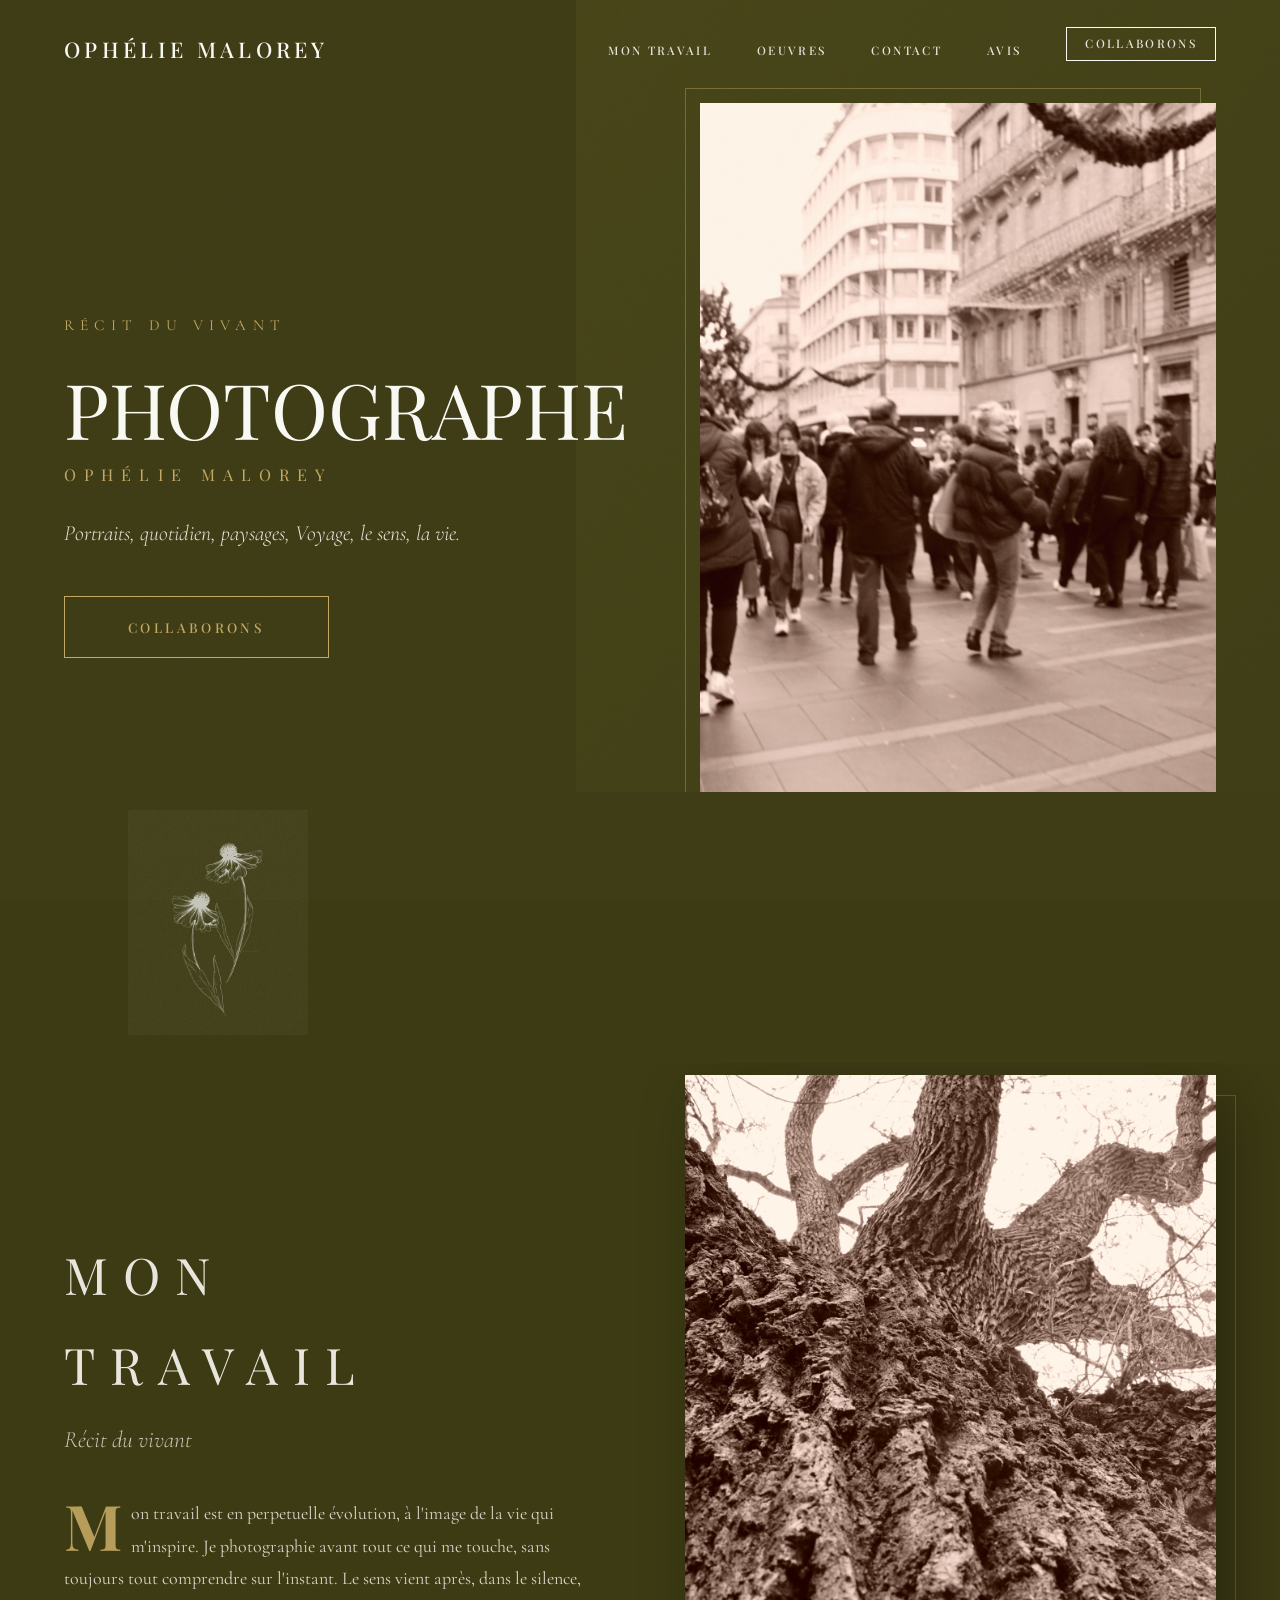
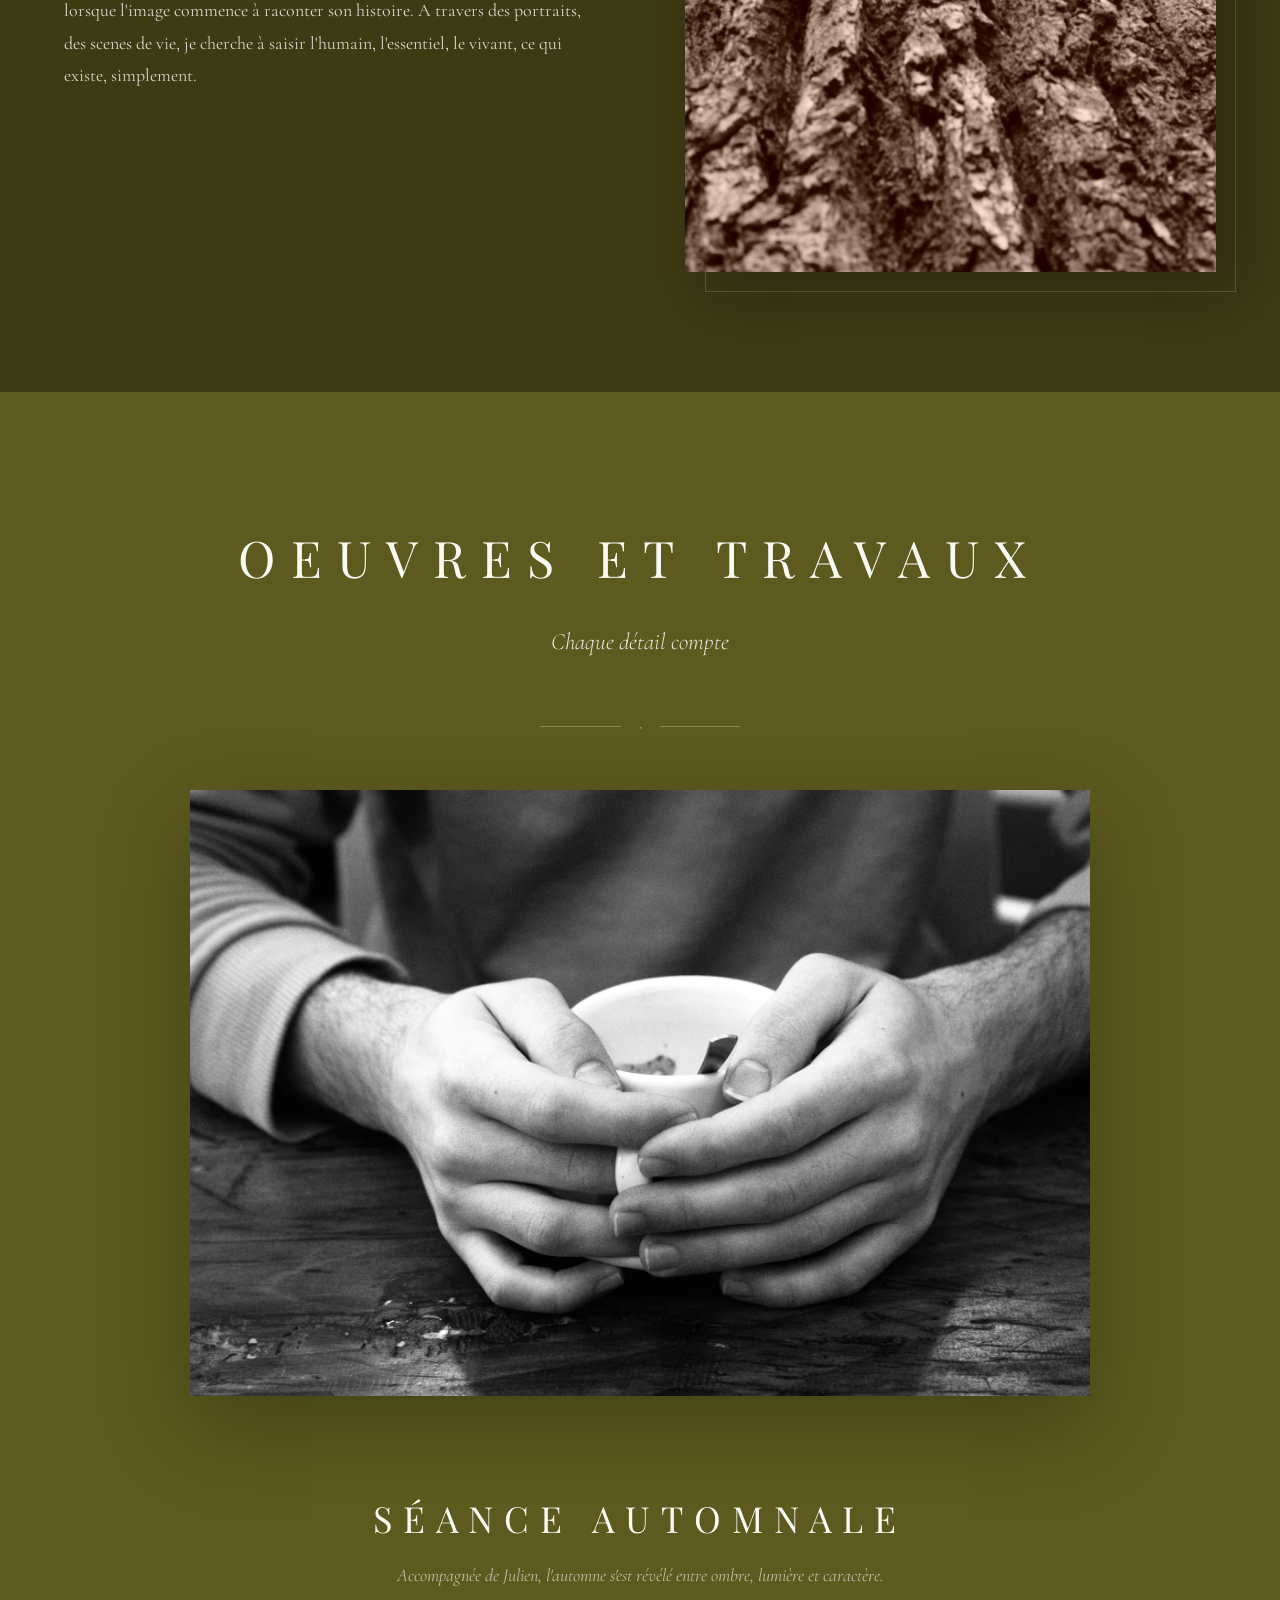
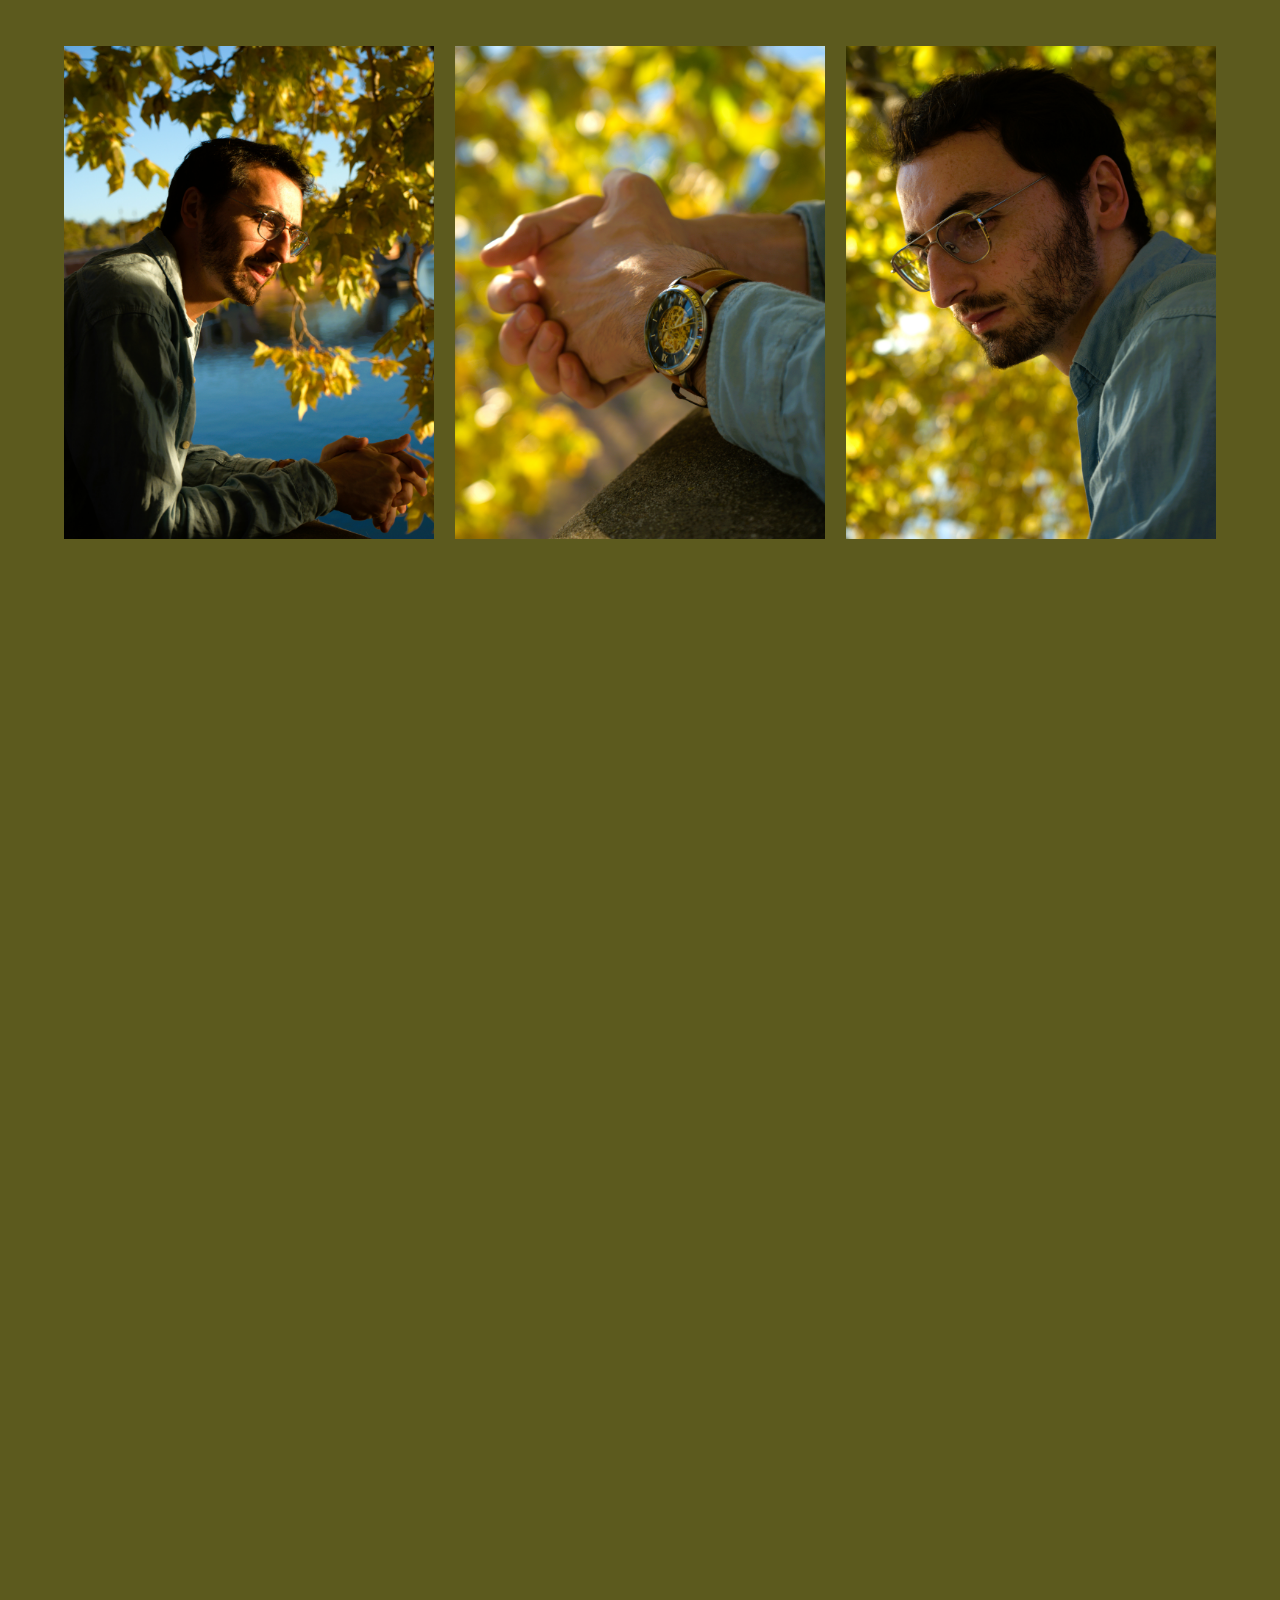
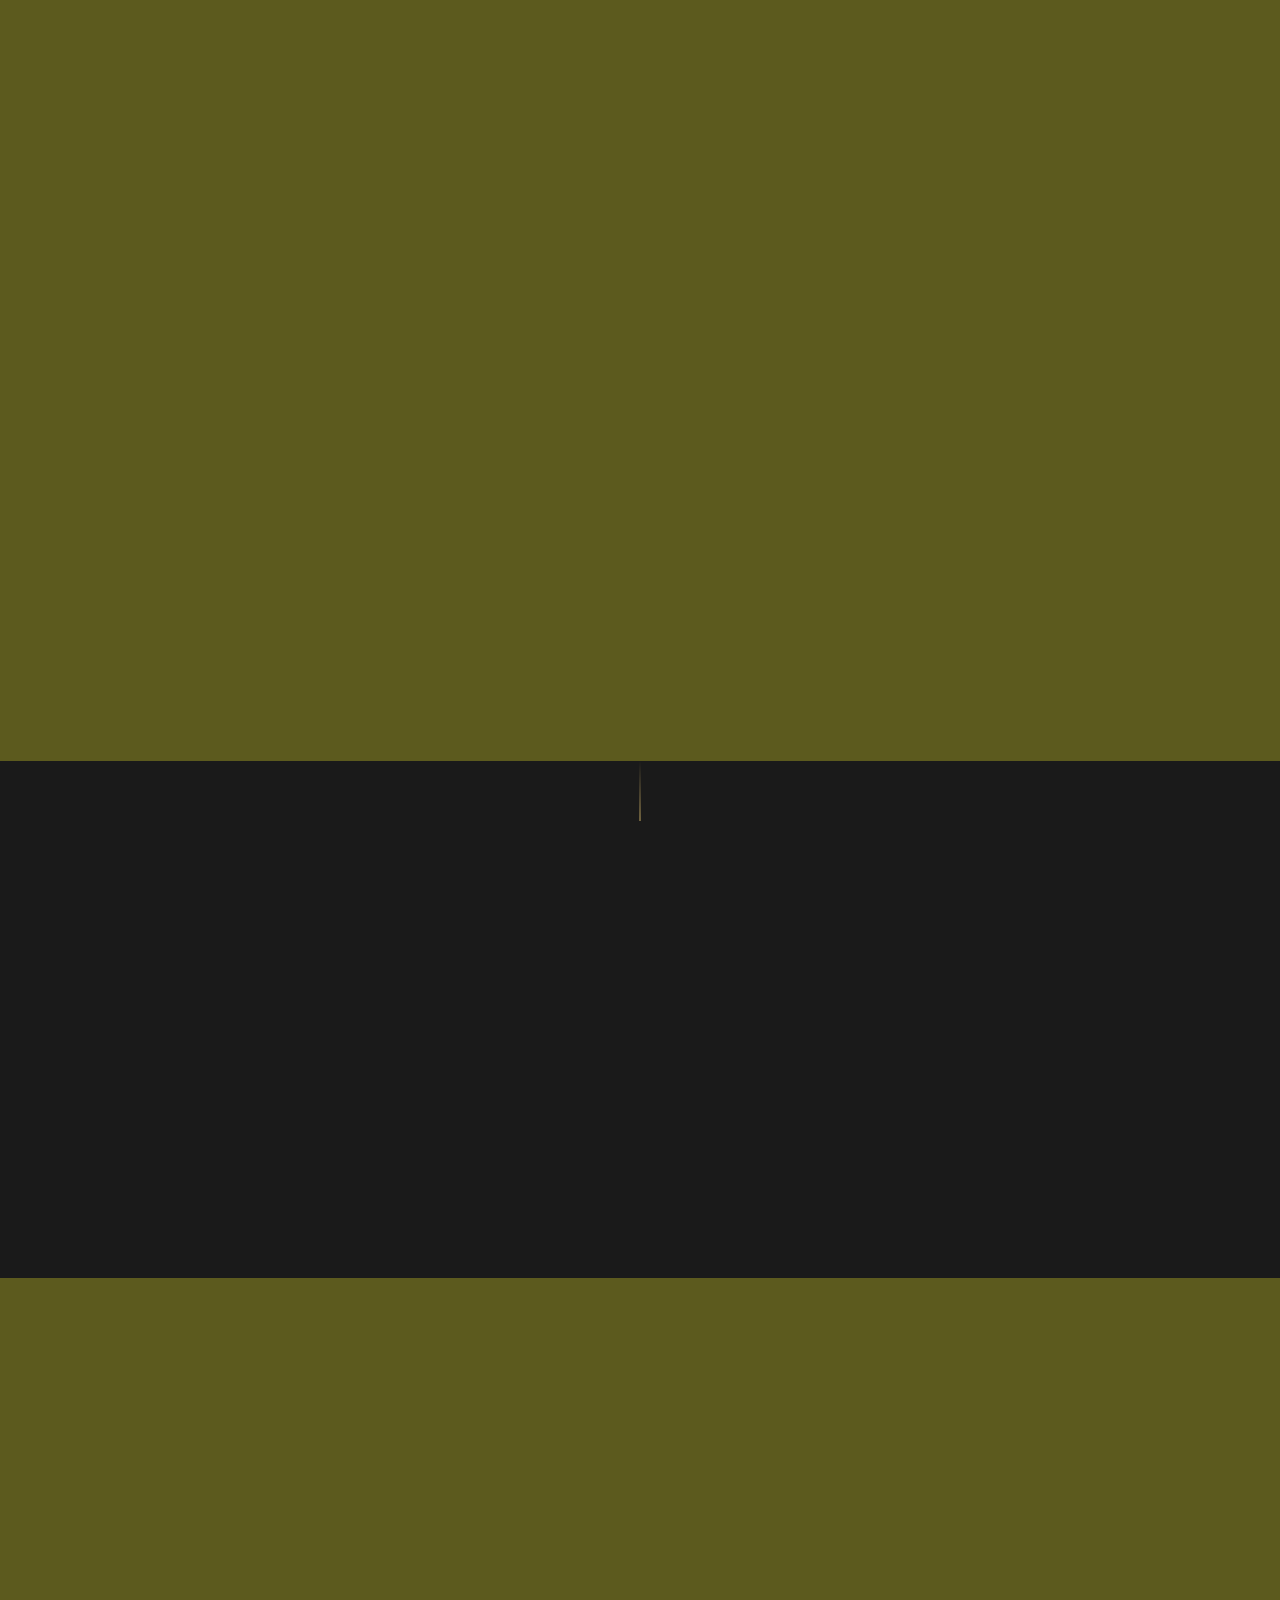
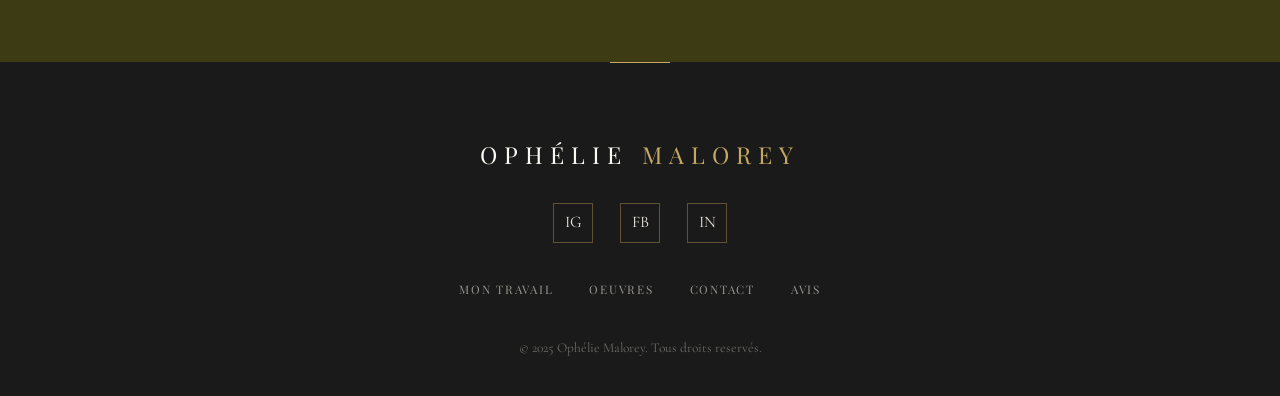
==== index.html @ d44d3377 "Version finie V1" ====
<!DOCTYPE html>
<html lang="fr">
<head>
    <meta charset="UTF-8">
    <meta name="viewport" content="width=device-width, initial-scale=1.0">
    <meta name="description" content="Ophélie Malorey, photographe basée à Toulouse. Portraits, scènes de vie, paysages et voyages. Capturer l'humain, l'essentiel, le vivant.">
    <meta name="author" content="Ophélie Malorey">
    <meta name="keywords" content="photographe, Toulouse, portrait, mariage, shooting photo, photographe Toulouse, séance photo">

    <!-- Open Graph -->
    <meta property="og:title" content="Ophélie Malorey - Photographe">
    <meta property="og:description" content="Portraits, quotidien, paysages, voyage. Capturer le sens et la vie. Photographe basée à Toulouse.">
    <meta property="og:type" content="website">
    <meta property="og:url" content="https://opheliemalorey.fr">
    <meta property="og:image" content="https://placehold.co/1200x630/4A4A1A/ffffff?text=Ophelie+Malorey+Photographe">
    <meta property="og:locale" content="fr_FR">

    <!-- Twitter Card -->
    <meta name="twitter:card" content="summary_large_image">
    <meta name="twitter:title" content="Ophélie Malorey - Photographe">
    <meta name="twitter:description" content="Portraits, quotidien, paysages, voyage. Capturer le sens et la vie.">

    <!-- Favicon -->
    <link rel="icon" type="image/png" href="favicon.png">

    <!-- Google Fonts -->
    <link rel="preconnect" href="https://fonts.googleapis.com">
    <link rel="preconnect" href="https://fonts.gstatic.com" crossorigin>
    <link href="https://fonts.googleapis.com/css2?family=Cormorant+Garamond:ital,wght@0,300;0,400;0,500;0,600;0,700;1,300;1,400;1,500&family=Playfair+Display:ital,wght@0,400;0,500;0,600;0,700;1,400;1,500&display=swap" rel="stylesheet">

    <!-- Stylesheet -->
    <link rel="stylesheet" href="css/style.css?v=2">

    <title>Ophélie Malorey - Photographe</title>

    <!-- Structured Data -->
    <script type="application/ld+json">
    {
        "@context": "https://schema.org",
        "@type": "ProfessionalService",
        "name": "Ophélie Malorey Photographe",
        "description": "Photographe basée à Toulouse, spécialisée en portraits, scènes de vie, paysages et voyages.",
        "address": {
            "@type": "PostalAddress",
            "addressLocality": "Toulouse",
            "addressCountry": "FR"
        },
        "telephone": "+33672077698",
        "email": "o.lilimalorey@gmail.com",
        "url": "https://opheliemalorey.fr"
    }
    </script>
</head>
<body>

    <!-- ========== NAVBAR ========== -->
    <header id="top">
        <nav class="navbar">
            <div class="container">
                <a href="#hero" class="nav-logo">Ophélie<span> </span>Malorey</a>
                <button type="button" class="nav-toggle" aria-label="Ouvrir le menu" aria-expanded="false">
                    <span></span>
                    <span></span>
                    <span></span>
                </button>
                <ul class="nav-menu">
                    <li><a href="#travail" class="nav-link">Mon travail</a></li>
                    <li><a href="#oeuvres" class="nav-link">Oeuvres</a></li>
                    <li><a href="#contact" class="nav-link">Contact</a></li>
                    <li><a href="#temoignages" class="nav-link">Avis</a></li>
                    <li><a href="#contact" class="nav-link btn btn--white">Collaborons</a></li>
                </ul>
            </div>
        </nav>
    </header>


    <main>

        <!-- ========== 1. HERO ========== -->
        <section class="hero" id="hero">
            <div class="container">
                <div class="hero-content">
                    <p class="hero-overtitle">Récit du vivant</p>
                    <h1 class="hero-title">PHOTOGRAPHE</h1>
                    <p class="hero-role">Ophélie Malorey</p>
                    <p class="hero-subtitle">Portraits, quotidien, paysages, Voyage, le sens, la vie.</p>
                    <a href="#contact" class="btn hero-cta">COLLABORONS</a>
                </div>
                <div class="hero-image-wrapper">
                    <img
                        src="Photos_site/DSC03013.JPG"
                        alt="Portrait photographique par Ophélie Malorey"
                        loading="eager"
                        width="900"
                        height="1200"
                    >
                </div>
            </div>
        </section>

        <!-- Décoration florale -->
        <div class="fleur-decoration">
            <img src="Photos_site/fleurs 1.jpg" alt="" role="presentation">
        </div>

        <!-- ========== 2. MON TRAVAIL ========== -->
        <section class="about" id="travail">
            <div class="container">
                <div class="about-content reveal-left">
                    <h2 class="section-title">Mon<br>travail</h2>
                    <p class="section-subtitle">Récit du vivant</p>
                    <div class="about-text">
                        <p>Mon travail est en perpetuelle évolution, à l'image de la vie qui m'inspire. Je photographie avant tout ce qui me touche, sans toujours tout comprendre sur l'instant. Le sens vient après, dans le silence, lorsque l'image commence à raconter son histoire. A travers des portraits, des scenes de vie, je cherche à saisir l'humain, l'essentiel, le vivant, ce qui existe, simplement.</p>
                    </div>
                </div>
                <div class="about-image-wrapper reveal-right">
                    <img
                        src="Photos_site/DSC02986.JPG"
                        alt="Scène de vie capturée par Ophélie Malorey"
                        loading="lazy"
                        width="700"
                        height="950"
                    >
                </div>
            </div>
        </section>


        <!-- ========== 3. OEUVRES ET TRAVAUX ========== -->
        <section class="portfolio" id="oeuvres">
            <div class="container">
                <h2 class="section-title reveal">Oeuvres et travaux</h2>
                <p class="section-subtitle reveal">Chaque détail compte</p>

                <div class="separator reveal">
                    <span class="separator-icon">&#9670;</span>
                </div>

                <!-- Image vedette -->
                <figure class="featured-image reveal">
                    <img
                        src="Photos_site/mains de quentin.jpg"
                        alt="Image vedette par Ophélie Malorey"
                        loading="lazy"
                        width="1400"
                        height="600"
                    >
                </figure>

                <!-- Seance automnale -->
                <article class="session reveal">
                    <div class="session-header">
                        <h3 class="session-title">Séance automnale</h3>
                        <p class="session-description">Accompagnée de Julien, l'automne s'est révélé entre ombre, lumière et caractère.</p>
                    </div>
                    <div class="session-grid">
                        <div class="photo">
                            <img
                                src="Photos_site/julien 8 (1).jpg"
                                alt="Séance automnale - portrait en lumière d'automne"
                                loading="lazy"
                                data-lightbox="seance-automnale"
                            >
                        </div>
                        <div class="photo">
                            <img
                                src="Photos_site/main de julien 2.jpg"
                                alt="Séance automnale - jeu de lumière à travers les feuilles"
                                loading="lazy"
                                data-lightbox="seance-automnale"
                            >
                        </div>
                        <div class="photo">
                            <img
                                src="Photos_site/julien 7.jpg"
                                alt="Séance automnale - portrait en pied, ambiance chaleureuse"
                                loading="lazy"
                                data-lightbox="seance-automnale"
                            >
                        </div>
                    </div>
                </article>

                <!-- En pleine campagne -->
                <article class="session reveal">
                    <div class="session-header">
                        <h3 class="session-title">En pleine campagne</h3>
                        <p class="session-description">Accompagnée de Julia, son authenticité et son sourire ont suspendu le temps.</p>
                    </div>
                    <div class="session-grid">
                        <div class="photo">
                            <img
                                src="Photos_site/Julia blanc.jpg"
                                alt="En pleine campagne - portrait souriant"
                                loading="lazy"
                                data-lightbox="seance-campagne"
                            >
                        </div>
                        <div class="photo">
                            <img
                                src="Photos_site/julia wwww.jpg"
                                alt="En pleine campagne - moment authentique"
                                loading="lazy"
                                data-lightbox="seance-campagne"
                            >
                        </div>
                        <div class="photo">
                            <img
                                src="Photos_site/Julia noir.jpg"
                                alt="En pleine campagne - lumière dorée"
                                loading="lazy"
                                data-lightbox="seance-campagne"
                            >
                        </div>
                    </div>
                </article>

                <!-- Matin Vintage -->
                <article class="session reveal">
                    <div class="session-header">
                        <h3 class="session-title">Matin Vintage</h3>
                        <p class="session-description">Accompagnée de Timea, modèle ou actrice de cinéma, j'hésite... douceur, simplicité, un vrai retour dans l'ancien temps.</p>
                    </div>
                    <div class="session-grid">
                        <div class="photo">
                            <img
                                src="Photos_site/KODAK Digital Still Camera (2).JPG"
                                alt="Matin Vintage - portrait rétro"
                                loading="lazy"
                                data-lightbox="seance-vintage"
                            >
                        </div>
                        <div class="photo">
                            <img
                                src="Photos_site/KODAK Digital Still Camera (1).JPG"
                                alt="Matin Vintage - pose élégante"
                                loading="lazy"
                                data-lightbox="seance-vintage"
                            >
                        </div>
                        <div class="photo">
                            <img
                                src="Photos_site/KODAK Digital Still Camera.JPG"
                                alt="Matin Vintage - douceur et simplicité"
                                loading="lazy"
                                data-lightbox="seance-vintage"
                            >
                        </div>
                    </div>
                </article>
            </div>
        </section>


        <!-- ========== 4. CTA ========== -->
        <section class="cta-section" id="commandes">
            <div class="container reveal">
                <p class="cta-tagline">Ouverte aux projets sensibles et originaux.<br>Si l'idée te traverse, écris-moi.</p>
                <p class="cta-heading">Les commandes sont ouvertes !</p>
                <a href="#contact" class="btn btn--white">CONTACTEZ-MOI</a>
            </div>
        </section>


        <!-- ========== 5. CONTACT ========== -->
        <section class="contact" id="contact">
            <div class="container">
                <div class="contact-content reveal-left">
                    <h2 class="section-title">Je suis<br><span class="contact-highlight">disponible !</span></h2>
                    <p class="section-subtitle">N'hésitez pas à me contacter</p>

                    <div class="contact-info">
                        <div class="contact-item">
                            <span class="contact-item-icon">&#9993;</span>
                            <div>
                                <strong>E-mail</strong><br>
                                <a href="mailto:o.lilimalorey@gmail.com">O.LILIMALOREY@GMAIL.COM</a>
                            </div>
                        </div>
                        <div class="contact-item">
                            <span class="contact-item-icon">&#9742;</span>
                            <div>
                                <strong>Téléphone</strong><br>
                                <a href="tel:+33672077698">06.72.07.76.98</a>
                            </div>
                        </div>
                        <div class="contact-item">
                            <span class="contact-item-icon">&#9906;</span>
                            <div>
                                <strong>Adresse</strong><br>
                                <span>Basée à Toulouse, je shoote dans le Lot et ailleurs, dès lors que le lieu est accessible en train.</span>
                            </div>
                        </div>
                    </div>
                </div>

                <div class="contact-image-wrapper reveal-right">
                    <img
                        src="Photos_site/ophélie foix café.JPG"
                        alt="Portrait d'Ophélie Malorey, photographe"
                        loading="lazy"
                        width="600"
                        height="800"
                    >
                </div>
            </div>
        </section>


        <!-- ========== 6. TEMOIGNAGES ========== -->
        <section class="testimonials" id="temoignages">
            <div class="container">
                <h2 class="section-title reveal">Témoignages</h2>
                <p class="section-subtitle reveal">Ce qu'ils en disent</p>

                <div class="separator reveal">
                    <span class="separator-icon">&#9670;</span>
                </div>

                <div class="testimonials-grid">
                    <!-- Timea -->
                    <article class="testimonial-card reveal">
                        <img
                            class="testimonial-photo"
                            src="Photos_site/KODAK Digital Still Camera (3).JPG"
                            alt="Photo de Timea"
                            loading="lazy"
                        >
                        <blockquote class="testimonial-quote">
                            Mon expérience avec Ophélie était parfaite ! Très à l'écoute, elle a su me mettre à l'aise dès le début du shooting, en s'adaptant à mes demandes. Elle dégage une vraie douceur, qui donne envie d'être soi et d'oser. Je ne peux que vous la recommander !
                        </blockquote>
                        <p class="testimonial-name">Timea</p>
                        <p class="testimonial-role">Modèle</p>
                    </article>

                    <!-- Julia -->
                    <article class="testimonial-card reveal">
                        <img
                            class="testimonial-photo"
                            src="Photos_site/julia orange 7.jpg"
                            alt="Photo de Julia"
                            loading="lazy"
                        >
                        <blockquote class="testimonial-quote">
                            Ophélie a pris nos photos de pre-mariage et l'expérience était très amusante. C'était presque mieux que notre mariage !
                        </blockquote>
                        <p class="testimonial-name">Julia</p>
                        <p class="testimonial-role">Cliente mariage</p>
                    </article>

                    <!-- Julien -->
                    <article class="testimonial-card reveal">
                        <img
                            class="testimonial-photo"
                            src="Photos_site/julien 6.jpg"
                            alt="Photo de Julien"
                            loading="lazy"
                        >
                        <blockquote class="testimonial-quote">
                            Ophélie et moi avons collaboré une fois pour un projet personnel et c'était ma meilleure expérience en tant que mannequin.
                        </blockquote>
                        <p class="testimonial-name">Julien</p>
                        <p class="testimonial-role">Mannequin</p>
                    </article>
                </div>
            </div>
        </section>

    </main>


    <!-- ========== LIGHTBOX ========== -->
    <div class="lightbox" id="lightbox" role="dialog" aria-modal="true" aria-label="Photo agrandie" hidden>
        <button class="lightbox-close" aria-label="Fermer">&times;</button>
        <button class="lightbox-prev" aria-label="Photo precedente">&#8249;</button>
        <button class="lightbox-next" aria-label="Photo suivante">&#8250;</button>
        <img class="lightbox-image" src="" alt="" id="lightbox-image">
    </div>


    <!-- ========== BACK TO TOP ========== -->
    <a href="#top" class="back-to-top" id="back-to-top" aria-label="Retour en haut" hidden>
        &#8593;
    </a>


    <!-- ========== FOOTER ========== -->
    <footer class="footer">
        <div class="container">
            <p class="footer-logo">Ophélie <span>Malorey</span></p>

            <div class="footer-socials">
                <a href="https://www.instagram.com/ophe_les_photos/" target="_blank" rel="noopener noreferrer" class="footer-social-link" aria-label="Instagram">
                    IG
                </a>
                <a href="https://www.facebook.com/profile.php?id=100010316619485" target="_blank" rel="noopener noreferrer" class="footer-social-link" aria-label="Facebook">
                    FB
                </a>
                <a href="https://www.linkedin.com/in/ophelie-malorey-736a3b223/" target="_blank" rel="noopener noreferrer" class="footer-social-link" aria-label="LinkedIn">
                    IN
                </a>
            </div>

            <nav class="footer-nav">
                <a href="#travail">Mon travail</a>
                <a href="#oeuvres">Oeuvres</a>
                <a href="#contact">Contact</a>
                <a href="#temoignages">Avis</a>
            </nav>

            <p class="footer-copy">&copy; 2025 Ophélie Malorey. Tous droits reservés.</p>
        </div>
    </footer>


    <!-- JavaScript -->
    <script src="js/main.js"></script>

</body>
</html>
---- css/style.css ----
/* ============================================================
   OPHELIE MALOREY - PHOTOGRAPHE
   Site portfolio one-page | Design editorial haut de gamme
   ============================================================
   Palette : olive / or / noir / creme
   Typo   : Playfair Display (titres) + Cormorant Garamond (corps)
   ============================================================ */

/* -------------------------------------------------------
   0. IMPORTS & VARIABLES
   ------------------------------------------------------- */
@import url('https://fonts.googleapis.com/css2?family=Cormorant+Garamond:ital,wght@0,300;0,400;0,500;0,600;0,700;1,300;1,400;1,500;1,600;1,700&family=Playfair+Display:ital,wght@0,400;0,500;0,600;0,700;0,800;0,900;1,400;1,500;1,600;1,700;1,800;1,900&display=swap');

:root {
    /* - Couleurs - */
    --color-olive:        #5C5A1E;
    --color-olive-light:  #7A7830;
    --color-olive-dark:   #3D3B14;
    --color-black:        #1A1A1A;
    --color-white:        #FAFAF5;
    --color-cream:        #F0EDE5;
    --color-gold:         #C4A962;
    --color-text:         #2B2B2B;
    --color-text-light:   #E8E5DC;

    /* - Typographie - */
    --font-heading: 'Playfair Display', Georgia, 'Times New Roman', serif;
    --font-body:    'Cormorant Garamond', Garamond, 'Times New Roman', serif;

    /* - Espacements - */
    --section-padding:    120px 0;
    --container-width:    1200px;
    --gap:                2rem;

    /* - Transitions - */
    --ease-out:   cubic-bezier(0.25, 0.46, 0.45, 0.94);
    --ease-smooth: cubic-bezier(0.4, 0, 0.2, 1);
}


/* -------------------------------------------------------
   1. RESET & BASE
   ------------------------------------------------------- */
*,
*::before,
*::after {
    margin: 0;
    padding: 0;
    box-sizing: border-box;
}

html {
    scroll-behavior: smooth;
    font-size: 18px;
    -webkit-text-size-adjust: 100%;
}

body {
    font-family: var(--font-body);
    font-weight: 400;
    line-height: 1.8;
    color: var(--color-text-light);
    background-color: var(--color-olive);
    overflow-x: hidden;
    -webkit-font-smoothing: antialiased;
    -moz-osx-font-smoothing: grayscale;
}

/* - Texture grain en overlay sur tout le site - */
body::after {
    content: '';
    position: fixed;
    inset: 0;
    z-index: 9999;
    pointer-events: none;
    opacity: 0.035;
    background-image: url("data:image/svg+xml,%3Csvg viewBox='0 0 256 256' xmlns='http://www.w3.org/2000/svg'%3E%3Cfilter id='noise'%3E%3CfeTurbulence type='fractalNoise' baseFrequency='0.9' numOctaves='4' stitchTiles='stitch'/%3E%3C/filter%3E%3Crect width='100%25' height='100%25' filter='url(%23noise)'/%3E%3C/svg%3E");
    background-repeat: repeat;
    background-size: 200px 200px;
}

img {
    max-width: 100%;
    height: auto;
    display: block;
}

a {
    color: inherit;
    text-decoration: none;
    transition: color 0.3s var(--ease-smooth);
}

ul, ol {
    list-style: none;
}

button {
    font-family: inherit;
    cursor: pointer;
    border: none;
    background: none;
}

/* - Scrollbar custom - */
::-webkit-scrollbar {
    width: 6px;
}

::-webkit-scrollbar-track {
    background: var(--color-olive-dark);
}

::-webkit-scrollbar-thumb {
    background: var(--color-gold);
    border-radius: 3px;
}

::-webkit-scrollbar-thumb:hover {
    background: var(--color-olive-light);
}

/* Firefox */
html {
    scrollbar-width: thin;
    scrollbar-color: var(--color-gold) var(--color-olive-dark);
}

/* - Selection - */
::selection {
    background: var(--color-gold);
    color: var(--color-black);
}

::-moz-selection {
    background: var(--color-gold);
    color: var(--color-black);
}


/* -------------------------------------------------------
   2. UTILITAIRES
   ------------------------------------------------------- */
.container {
    width: 90%;
    max-width: var(--container-width);
    margin: 0 auto;
}

.section-padding {
    padding: var(--section-padding);
}

/* Titres de section */
.section-title {
    font-family: var(--font-heading);
    font-weight: 400;
    font-size: clamp(1.8rem, 4vw, 2.8rem);
    text-transform: uppercase;
    letter-spacing: 0.3em;
    text-align: center;
    margin-bottom: 1rem;
}

.section-subtitle {
    font-family: var(--font-body);
    font-style: italic;
    font-weight: 300;
    font-size: clamp(1rem, 2vw, 1.3rem);
    text-align: center;
    margin-bottom: 3rem;
    opacity: 0.8;
}

/* Separateur decoratif */
.separator {
    display: flex;
    align-items: center;
    justify-content: center;
    gap: 1rem;
    margin: 3rem auto;
    width: 200px;
}

.separator::before,
.separator::after {
    content: '';
    flex: 1;
    height: 1px;
    background: var(--color-gold);
    opacity: 0.5;
}

.separator-icon {
    color: var(--color-gold);
    font-size: 0.6rem;
    opacity: 0.7;
}


/* -------------------------------------------------------
   3. BOUTONS
   ------------------------------------------------------- */
.btn {
    display: inline-block;
    font-family: var(--font-heading);
    font-size: 0.75rem;
    font-weight: 500;
    text-transform: uppercase;
    letter-spacing: 0.25em;
    padding: 1rem 3.5rem;
    border: 1px solid var(--color-gold);
    color: var(--color-gold);
    position: relative;
    overflow: hidden;
    z-index: 1;
    transition: color 0.5s var(--ease-smooth),
                border-color 0.5s var(--ease-smooth);
    cursor: pointer;
}

.btn::before {
    content: '';
    position: absolute;
    top: 0;
    left: 0;
    width: 0%;
    height: 100%;
    background: var(--color-gold);
    z-index: -1;
    transition: width 0.5s var(--ease-smooth);
}

.btn:hover {
    color: var(--color-black);
}

.btn:hover::before {
    width: 100%;
}

/* Variante blanche */
.btn--white {
    border-color: var(--color-white);
    color: var(--color-white);
}

.btn--white::before {
    background: var(--color-white);
}

.btn--white:hover {
    color: var(--color-black);
}

/* Variante pleine */
.btn--filled {
    background: var(--color-gold);
    color: var(--color-black);
    border-color: var(--color-gold);
}

.btn--filled::before {
    background: var(--color-olive-dark);
}

.btn--filled:hover {
    color: var(--color-gold);
    border-color: var(--color-gold);
}


/* -------------------------------------------------------
   4. NAVBAR
   ------------------------------------------------------- */
.navbar {
    position: fixed;
    top: 0;
    left: 0;
    width: 100%;
    z-index: 1000;
    padding: 1.5rem 0;
    transition: background-color 0.4s var(--ease-smooth),
                padding 0.4s var(--ease-smooth),
                backdrop-filter 0.4s var(--ease-smooth);
}

.navbar.scrolled {
    background-color: rgba(61, 59, 20, 0.92);
    backdrop-filter: blur(12px);
    -webkit-backdrop-filter: blur(12px);
    padding: 0.8rem 0;
    box-shadow: 0 2px 30px rgba(0, 0, 0, 0.15);
}

.navbar .container {
    display: flex;
    align-items: center;
    justify-content: space-between;
}

.nav-logo {
    font-family: var(--font-heading);
    font-size: 1.2rem;
    font-weight: 500;
    letter-spacing: 0.2em;
    text-transform: uppercase;
    color: var(--color-white);
}

.nav-logo span {
    color: var(--color-gold);
}

.nav-menu {
    display: flex;
    align-items: center;
    gap: 2.5rem;
}

.nav-link {
    font-family: var(--font-heading);
    font-size: 0.65rem;
    font-weight: 500;
    text-transform: uppercase;
    letter-spacing: 0.2em;
    color: var(--color-text-light);
    position: relative;
    padding: 0.3rem 0;
}

.nav-link::after {
    content: '';
    position: absolute;
    bottom: 0;
    left: 0;
    width: 0%;
    height: 1px;
    background: var(--color-gold);
    transition: width 0.4s var(--ease-smooth);
}

.nav-link:hover {
    color: var(--color-gold);
}

.nav-link:hover::after {
    width: 100%;
}

/* Bouton dans la navbar */
.nav-menu .btn {
    padding-left: 1rem;
    padding-right: 1rem;
}

/* Hamburger */
.nav-toggle {
    display: none;
    flex-direction: column;
    gap: 5px;
    cursor: pointer;
    z-index: 1001;
    padding: 5px;
}

.nav-toggle span {
    display: block;
    width: 25px;
    height: 1.5px;
    background: var(--color-white);
    transition: transform 0.3s var(--ease-smooth),
                opacity 0.3s var(--ease-smooth);
    transform-origin: center;
}

.nav-toggle.active span:nth-child(1) {
    transform: rotate(45deg) translate(4px, 5px);
}

.nav-toggle.active span:nth-child(2) {
    opacity: 0;
}

.nav-toggle.active span:nth-child(3) {
    transform: rotate(-45deg) translate(4px, -5px);
}


/* -------------------------------------------------------
   5. HERO
   ------------------------------------------------------- */
.hero {
    min-height: 100vh;
    display: flex;
    align-items: center;
    position: relative;
    background-color: var(--color-olive-dark);
    overflow: hidden;
    padding-top: 80px;
}

.hero .container {
    display: grid;
    grid-template-columns: 1fr 1fr;
    gap: 4rem;
    align-items: center;
}

.hero-content {
    z-index: 2;
}

.hero-overtitle {
    font-family: var(--font-body);
    font-size: 0.85rem;
    font-weight: 400;
    letter-spacing: 0.4em;
    text-transform: uppercase;
    color: var(--color-gold);
    margin-bottom: 1.5rem;
    opacity: 0;
    animation: fadeSlideUp 1s var(--ease-out) 0.3s forwards;
}

.hero-title {
    font-family: var(--font-heading);
    font-size: clamp(2.5rem, 6vw, 4.5rem);
    font-weight: 400;
    line-height: 1.1;
    color: var(--color-white);
    margin-bottom: 0.5rem;
    opacity: 0;
    animation: fadeSlideUp 1s var(--ease-out) 0.5s forwards;
}

.hero-role {
    font-family: var(--font-heading);
    font-size: clamp(0.7rem, 1.5vw, 0.9rem);
    font-weight: 400;
    letter-spacing: 0.5em;
    text-transform: uppercase;
    color: var(--color-gold);
    margin-bottom: 1.5rem;
    opacity: 0;
    animation: fadeSlideUp 1s var(--ease-out) 0.7s forwards;
}

.hero-subtitle {
    font-family: var(--font-body);
    font-style: italic;
    font-size: 1.2rem;
    font-weight: 300;
    color: var(--color-text-light);
    margin-bottom: 2.5rem;
    line-height: 1.6;
    max-width: 450px;
    opacity: 0;
    animation: fadeSlideUp 1s var(--ease-out) 0.9s forwards;
}

.hero-cta {
    opacity: 0;
    animation: fadeSlideUp 1s var(--ease-out) 1.1s forwards;
}

/* Hero image */
.hero-image-wrapper {
    position: relative;
    z-index: 2;
    opacity: 0;
    animation: fadeSlideUp 1.2s var(--ease-out) 0.6s forwards;
}

.hero-image-wrapper img {
    width: 100%;
    height: auto;
    object-fit: cover;
    display: block;
}

/* Cadre artistique autour de l'image hero */
.hero-image-wrapper::before {
    content: '';
    position: absolute;
    top: -15px;
    left: -15px;
    right: 15px;
    bottom: 15px;
    border: 1px solid var(--color-gold);
    opacity: 0.4;
    z-index: -1;
    transition: transform 0.5s var(--ease-smooth);
}

.hero-image-wrapper:hover::before {
    transform: translate(-5px, -5px);
}

/* Fond decoratif hero */
.hero::before {
    content: '';
    position: absolute;
    top: 0;
    right: 0;
    width: 55%;
    height: 100%;
    background: linear-gradient(135deg,
        rgba(92, 90, 30, 0.3) 0%,
        rgba(61, 59, 20, 0.8) 100%);
    z-index: 1;
}


/* -------------------------------------------------------
   5.5. DECORATION FLORALE
   ------------------------------------------------------- */
.fleur-decoration {
    text-align: left;
    padding: 1rem 0;
    padding-left: 10%;
    background-color: var(--color-olive-dark);
    margin-top: -6rem;
    margin-bottom: -6rem;
    position: relative;
    z-index: 2;
}

.fleur-decoration img {
    display: inline-block;
    max-width: 180px;
    width: 100%;
    height: auto;
    filter: invert(1) brightness(2);
    mix-blend-mode: screen;
    opacity: 0.7;
}


/* -------------------------------------------------------
   6. MON TRAVAIL / ABOUT
   ------------------------------------------------------- */
.about {
    padding: var(--section-padding);
    background-color: var(--color-olive-dark);
    position: relative;
}

.about .container {
    display: grid;
    grid-template-columns: 1fr 1fr;
    gap: 5rem;
    align-items: center;
}

.about-content {
    color: var(--color-text-light);
}

.about-content .section-title {
    text-align: left;
    margin-bottom: 0.5rem;
}

.about-content .section-subtitle {
    text-align: left;
    margin-bottom: 2rem;
}

/* Lettrine */
.about-text p:first-of-type::first-letter {
    font-family: var(--font-heading);
    font-size: 3.5rem;
    font-weight: 700;
    float: left;
    line-height: 0.8;
    margin-right: 0.5rem;
    margin-top: 0.15rem;
    color: var(--color-gold);
}

.about-text p {
    margin-bottom: 1.5rem;
    font-size: 1rem;
    color: var(--color-text-light);
    opacity: 0.9;
}

/* Image about avec cadre */
.about-image-wrapper {
    position: relative;
}

.about-image-wrapper img {
    width: 100%;
    object-fit: cover;
    box-shadow: 20px 20px 60px rgba(0, 0, 0, 0.3);
}

.about-image-wrapper::after {
    content: '';
    position: absolute;
    top: 20px;
    left: 20px;
    right: -20px;
    bottom: -20px;
    border: 1px solid var(--color-gold);
    opacity: 0.3;
    z-index: -1;
}


/* -------------------------------------------------------
   7. PORTFOLIO / OEUVRES
   ------------------------------------------------------- */
.portfolio {
    padding: var(--section-padding);
    background-color: var(--color-olive);
}

.portfolio .section-title {
    color: var(--color-white);
}

.portfolio .section-subtitle {
    color: var(--color-text-light);
}

/* Image vedette */
.featured-image {
    width: 100%;
    max-width: 900px;
    margin: 0 auto 5rem;
    position: relative;
}

.featured-image img {
    width: 100%;
    object-fit: cover;
    box-shadow: 0 30px 80px rgba(0, 0, 0, 0.25);
}

.featured-image figcaption {
    font-family: var(--font-body);
    font-style: italic;
    font-size: 0.85rem;
    text-align: center;
    margin-top: 1rem;
    color: var(--color-text-light);
    opacity: 0.7;
}

/* Seance */
.session {
    margin-bottom: 6rem;
}

.session:last-child {
    margin-bottom: 0;
}

/* Alternance de fonds */
.session:nth-child(even) {
    background-color: var(--color-black);
    margin-left: calc(-50vw + 50%);
    margin-right: calc(-50vw + 50%);
    padding: 5rem calc(50vw - 50%);
}

.session:nth-child(odd) {
    background-color: transparent;
}

.session-header {
    text-align: center;
    margin-bottom: 3rem;
}

.session-title {
    font-family: var(--font-heading);
    font-size: clamp(1.3rem, 3vw, 2rem);
    font-weight: 400;
    text-transform: uppercase;
    letter-spacing: 0.3em;
    color: var(--color-white);
    margin-bottom: 0.5rem;
}

.session-description {
    font-family: var(--font-body);
    font-style: italic;
    font-size: 1rem;
    color: var(--color-text-light);
    opacity: 0.7;
}

/* Grille photos */
.session-grid {
    display: grid;
    grid-template-columns: repeat(3, 1fr);
    gap: 1.2rem;
}

.session-grid .photo {
    position: relative;
    overflow: hidden;
    cursor: pointer;
    aspect-ratio: 3 / 4;
}

.session-grid .photo img {
    width: 100%;
    height: 100%;
    object-fit: cover;
    transition: transform 0.6s var(--ease-smooth);
}

.session-grid .photo::after {
    content: '';
    position: absolute;
    inset: 0;
    background: rgba(26, 26, 26, 0);
    transition: background 0.4s var(--ease-smooth);
    pointer-events: none;
}

.session-grid .photo:hover img {
    transform: scale(1.03);
}

.session-grid .photo:hover::after {
    background: rgba(26, 26, 26, 0.2);
}

/* Icone loupe au hover */
.session-grid .photo::before {
    content: '+';
    position: absolute;
    top: 50%;
    left: 50%;
    transform: translate(-50%, -50%) scale(0);
    font-family: var(--font-heading);
    font-size: 2.5rem;
    font-weight: 300;
    color: var(--color-white);
    z-index: 2;
    opacity: 0;
    transition: transform 0.4s var(--ease-smooth),
                opacity 0.4s var(--ease-smooth);
}

.session-grid .photo:hover::before {
    transform: translate(-50%, -50%) scale(1);
    opacity: 1;
}


/* -------------------------------------------------------
   8. CTA SECTION
   ------------------------------------------------------- */
.cta-section {
    padding: 100px 0;
    background-color: var(--color-black);
    text-align: center;
    position: relative;
}

.cta-section::before {
    content: '';
    position: absolute;
    top: 0;
    left: 50%;
    transform: translateX(-50%);
    width: 1px;
    height: 60px;
    background: linear-gradient(to bottom, transparent, var(--color-gold));
}

.cta-tagline {
    font-family: var(--font-body);
    font-style: italic;
    font-size: clamp(1.5rem, 3.5vw, 2.5rem);
    font-weight: 300;
    color: var(--color-cream);
    margin-bottom: 0.5rem;
    line-height: 1.4;
}

.cta-heading {
    font-family: var(--font-heading);
    font-size: clamp(1.2rem, 3vw, 2rem);
    font-weight: 400;
    text-transform: uppercase;
    letter-spacing: 0.3em;
    color: var(--color-white);
    margin-bottom: 2.5rem;
}

.cta-section .btn {
    font-size: 0.75rem;
}


/* -------------------------------------------------------
   9. CONTACT
   ------------------------------------------------------- */
.contact {
    padding: var(--section-padding);
    background-color: var(--color-olive);
    position: relative;
}

.contact .container {
    display: grid;
    grid-template-columns: 1fr 1fr;
    gap: 5rem;
    align-items: center;
}

.contact-content .section-title {
    text-align: left;
    font-size: clamp(1.5rem, 3.5vw, 2.5rem);
    margin-bottom: 0.5rem;
}

.contact-highlight {
    color: var(--color-gold);
}

.contact-content .section-subtitle {
    text-align: left;
    margin-bottom: 2.5rem;
}

.contact-info {
    display: flex;
    flex-direction: column;
    gap: 1.5rem;
}

.contact-item {
    display: flex;
    align-items: center;
    gap: 1rem;
    font-size: 1rem;
    color: var(--color-text-light);
}

.contact-item-icon {
    display: flex;
    align-items: center;
    justify-content: center;
    width: 45px;
    height: 45px;
    border: 1px solid var(--color-gold);
    color: var(--color-gold);
    font-size: 1rem;
    flex-shrink: 0;
    transition: background 0.3s var(--ease-smooth),
                color 0.3s var(--ease-smooth);
}

.contact-item:hover .contact-item-icon {
    background: var(--color-gold);
    color: var(--color-black);
}

.contact-item a {
    color: var(--color-text-light);
    transition: color 0.3s var(--ease-smooth);
}

.contact-item a:hover {
    color: var(--color-gold);
}

/* Photo portrait contact */
.contact-image-wrapper {
    position: relative;
}

.contact-image-wrapper img {
    width: 100%;
    object-fit: cover;
    box-shadow: 20px 20px 60px rgba(0, 0, 0, 0.3);
}

.contact-image-wrapper::before {
    content: '';
    position: absolute;
    top: -15px;
    right: -15px;
    width: 100%;
    height: 100%;
    border: 1px solid var(--color-gold);
    opacity: 0.3;
    z-index: -1;
}


/* -------------------------------------------------------
   10. TEMOIGNAGES
   ------------------------------------------------------- */
.testimonials {
    padding: var(--section-padding);
    background-color: var(--color-olive-dark);
}

.testimonials .section-title {
    color: var(--color-white);
}

.testimonials .section-subtitle {
    color: var(--color-text-light);
}

.testimonials-grid {
    display: grid;
    grid-template-columns: repeat(3, 1fr);
    gap: 2rem;
    margin-top: 3rem;
}

.testimonial-card {
    background: rgba(255, 255, 255, 0.03);
    border: 1px solid rgba(196, 169, 98, 0.15);
    padding: 2.5rem 2rem;
    text-align: center;
    transition: transform 0.4s var(--ease-smooth),
                box-shadow 0.4s var(--ease-smooth),
                border-color 0.4s var(--ease-smooth);
}

.testimonial-card:hover {
    transform: translateY(-8px);
    box-shadow: 0 20px 50px rgba(0, 0, 0, 0.2);
    border-color: rgba(196, 169, 98, 0.35);
}

.testimonial-photo {
    width: 90px;
    height: 90px;
    border-radius: 50%;
    object-fit: cover;
    margin: 0 auto 1.5rem;
    border: 2px solid var(--color-gold);
    opacity: 0.9;
}

.testimonial-quote {
    font-family: var(--font-body);
    font-style: italic;
    font-size: 1rem;
    line-height: 1.8;
    color: var(--color-text-light);
    margin-bottom: 1rem;
    position: relative;
}

/* Guillemets stylises */
.testimonial-quote::before {
    content: '\00AB';
    font-family: var(--font-heading);
    font-size: 1.5rem;
    font-style: normal;
    color: var(--color-gold);
    opacity: 0.5;
    display: block;
    line-height: 1;
    margin-bottom: 0.5rem;
}

.testimonial-quote::after {
    content: '\00BB';
    font-family: var(--font-heading);
    font-size: 1.5rem;
    font-style: normal;
    color: var(--color-gold);
    opacity: 0.5;
    display: inline;
    line-height: 1;
    vertical-align: middle;
    margin-left: 0.3rem;
}

.testimonial-name {
    font-family: var(--font-heading);
    font-size: 0.85rem;
    font-weight: 600;
    text-transform: uppercase;
    letter-spacing: 0.15em;
    color: var(--color-gold);
}

.testimonial-role {
    font-family: var(--font-body);
    font-style: italic;
    font-size: 0.85rem;
    color: var(--color-text-light);
    opacity: 0.6;
    margin-top: 0.3rem;
}


/* -------------------------------------------------------
   11. FOOTER
   ------------------------------------------------------- */
.footer {
    background-color: var(--color-black);
    padding: 4rem 0 2rem;
    text-align: center;
    position: relative;
}

.footer::before {
    content: '';
    position: absolute;
    top: 0;
    left: 50%;
    transform: translateX(-50%);
    width: 60px;
    height: 1px;
    background: var(--color-gold);
}

.footer-logo {
    font-family: var(--font-heading);
    font-size: 1.3rem;
    font-weight: 400;
    letter-spacing: 0.3em;
    text-transform: uppercase;
    color: var(--color-white);
    margin-bottom: 1.5rem;
}

.footer-logo span {
    color: var(--color-gold);
}

.footer-socials {
    display: flex;
    justify-content: center;
    gap: 1.5rem;
    margin-bottom: 2rem;
}

.footer-social-link {
    display: flex;
    align-items: center;
    justify-content: center;
    width: 40px;
    height: 40px;
    border: 1px solid rgba(196, 169, 98, 0.4);
    color: var(--color-text-light);
    font-size: 0.9rem;
    transition: background 0.3s var(--ease-smooth),
                color 0.3s var(--ease-smooth),
                border-color 0.3s var(--ease-smooth),
                transform 0.3s var(--ease-smooth);
}

.footer-social-link:hover {
    background: var(--color-gold);
    color: var(--color-black);
    border-color: var(--color-gold);
    transform: translateY(-3px);
}

.footer-nav {
    display: flex;
    justify-content: center;
    gap: 2rem;
    margin-bottom: 2rem;
    flex-wrap: wrap;
}

.footer-nav a {
    font-family: var(--font-heading);
    font-size: 0.65rem;
    text-transform: uppercase;
    letter-spacing: 0.15em;
    color: var(--color-text-light);
    opacity: 0.6;
    transition: opacity 0.3s var(--ease-smooth),
                color 0.3s var(--ease-smooth);
}

.footer-nav a:hover {
    opacity: 1;
    color: var(--color-gold);
}

.footer-copy {
    font-size: 0.75rem;
    color: var(--color-text-light);
    opacity: 0.4;
    margin-top: 1.5rem;
}

/* Bouton retour en haut */
.back-to-top {
    position: fixed;
    bottom: 2rem;
    right: 2rem;
    width: 45px;
    height: 45px;
    background: var(--color-gold);
    color: var(--color-black);
    display: flex;
    align-items: center;
    justify-content: center;
    font-size: 1.2rem;
    z-index: 900;
    opacity: 0;
    visibility: hidden;
    transform: translateY(20px);
    transition: opacity 0.4s var(--ease-smooth),
                visibility 0.4s var(--ease-smooth),
                transform 0.4s var(--ease-smooth),
                background 0.3s var(--ease-smooth);
    cursor: pointer;
}

.back-to-top.visible {
    opacity: 1;
    visibility: visible;
    transform: translateY(0);
}

.back-to-top:hover {
    background: var(--color-olive-light);
    color: var(--color-white);
}


/* -------------------------------------------------------
   12. LIGHTBOX
   ------------------------------------------------------- */
.lightbox {
    position: fixed;
    inset: 0;
    z-index: 2000;
    background: rgba(26, 26, 26, 0.92);
    backdrop-filter: blur(8px);
    -webkit-backdrop-filter: blur(8px);
    display: flex;
    align-items: center;
    justify-content: center;
    opacity: 0;
    pointer-events: none;
    transition: opacity 0.4s var(--ease-smooth);
}

.lightbox.active {
    opacity: 1;
    pointer-events: all;
}

.lightbox img {
    max-width: 90vw;
    max-height: 85vh;
    object-fit: contain;
    transform: scale(0.95);
    transition: transform 0.4s var(--ease-smooth);
    box-shadow: 0 30px 80px rgba(0, 0, 0, 0.5);
}

.lightbox.active img {
    transform: scale(1);
}

.lightbox-close {
    position: absolute;
    top: 2rem;
    right: 2rem;
    width: 45px;
    height: 45px;
    display: flex;
    align-items: center;
    justify-content: center;
    font-family: var(--font-heading);
    font-size: 1.5rem;
    font-weight: 300;
    color: var(--color-white);
    cursor: pointer;
    transition: color 0.3s var(--ease-smooth),
                transform 0.3s var(--ease-smooth);
}

.lightbox-close:hover {
    color: var(--color-gold);
    transform: rotate(90deg);
}

/* Navigation lightbox */
.lightbox-prev,
.lightbox-next {
    position: absolute;
    top: 50%;
    transform: translateY(-50%);
    font-size: 2rem;
    color: var(--color-white);
    cursor: pointer;
    padding: 1rem;
    transition: color 0.3s var(--ease-smooth);
    user-select: none;
}

.lightbox-prev:hover,
.lightbox-next:hover {
    color: var(--color-gold);
}

.lightbox-prev {
    left: 2rem;
}

.lightbox-next {
    right: 2rem;
}


/* -------------------------------------------------------
   13. ANIMATIONS - REVEAL AU SCROLL
   ------------------------------------------------------- */
.reveal {
    opacity: 0;
    transform: translateY(40px);
    transition: opacity 0.8s var(--ease-out),
                transform 0.8s var(--ease-out);
}

.reveal.active {
    opacity: 1;
    transform: translateY(0);
}

.reveal-left {
    opacity: 0;
    transform: translateX(-60px);
    transition: opacity 0.8s var(--ease-out),
                transform 0.8s var(--ease-out);
}

.reveal-left.active {
    opacity: 1;
    transform: translateX(0);
}

.reveal-right {
    opacity: 0;
    transform: translateX(60px);
    transition: opacity 0.8s var(--ease-out),
                transform 0.8s var(--ease-out);
}

.reveal-right.active {
    opacity: 1;
    transform: translateX(0);
}

/* Delais echelonnes pour les grilles */
.reveal-delay-1 { transition-delay: 0.1s; }
.reveal-delay-2 { transition-delay: 0.2s; }
.reveal-delay-3 { transition-delay: 0.3s; }
.reveal-delay-4 { transition-delay: 0.4s; }
.reveal-delay-5 { transition-delay: 0.5s; }
.reveal-delay-6 { transition-delay: 0.6s; }

/* Animation d'entree hero */
@keyframes fadeSlideUp {
    from {
        opacity: 0;
        transform: translateY(30px);
    }
    to {
        opacity: 1;
        transform: translateY(0);
    }
}

@keyframes fadeIn {
    from { opacity: 0; }
    to   { opacity: 1; }
}

@keyframes scaleIn {
    from {
        opacity: 0;
        transform: scale(0.95);
    }
    to {
        opacity: 1;
        transform: scale(1);
    }
}


/* -------------------------------------------------------
   14. RESPONSIVE - TABLETTE (max 1024px)
   ------------------------------------------------------- */
@media (max-width: 1024px) {
    :root {
        --section-padding: 80px 0;
    }

    .hero .container {
        grid-template-columns: 1fr 1fr;
        gap: 2.5rem;
    }

    .hero-title {
        font-size: clamp(2rem, 5vw, 3.5rem);
    }

    .about .container {
        gap: 3rem;
    }

    .session-grid {
        grid-template-columns: repeat(2, 1fr);
    }

    .testimonials-grid {
        grid-template-columns: repeat(2, 1fr);
    }

    /* 3e card centree en dessous */
    .testimonial-card:nth-child(3) {
        grid-column: 1 / -1;
        max-width: 400px;
        justify-self: center;
    }
}


/* -------------------------------------------------------
   15. RESPONSIVE - MOBILE (max 768px)
   ------------------------------------------------------- */
@media (max-width: 768px) {
    html {
        font-size: 16px;
    }

    :root {
        --section-padding: 60px 0;
    }

    /* Nav mobile */
    .nav-toggle {
        display: flex;
    }

    .nav-menu {
        position: fixed;
        top: 0;
        right: -100%;
        width: 80%;
        max-width: 350px;
        height: 100vh;
        background: var(--color-olive-dark);
        flex-direction: column;
        justify-content: center;
        gap: 2rem;
        padding: 2rem;
        transition: right 0.4s var(--ease-smooth);
        box-shadow: -10px 0 40px rgba(0, 0, 0, 0.3);
    }

    .nav-menu.active {
        right: 0;
    }

    .nav-link {
        font-size: 0.8rem;
        letter-spacing: 0.25em;
    }

    /* Hero mobile */
    .hero {
        min-height: auto;
        padding: 120px 0 60px;
    }

    .hero .container {
        grid-template-columns: 1fr;
        gap: 2.5rem;
    }

    .hero-image-wrapper {
        order: -1;
        max-width: 80%;
        margin: 0 auto;
    }

    .hero-image-wrapper::before {
        top: -10px;
        left: -10px;
        right: 10px;
        bottom: 10px;
    }

    .hero::before {
        width: 100%;
        height: 50%;
        top: 0;
    }

    .hero-content {
        text-align: center;
    }

    .hero-subtitle {
        margin-left: auto;
        margin-right: auto;
    }

    .hero-cta {
        display: flex;
        justify-content: center;
    }

    /* About mobile */
    .about .container {
        grid-template-columns: 1fr;
        gap: 3rem;
    }

    .about-content .section-title,
    .about-content .section-subtitle {
        text-align: center;
    }

    .about-image-wrapper::after {
        top: 10px;
        left: 10px;
        right: -10px;
        bottom: -10px;
    }

    /* Portfolio mobile */
    .session-grid {
        grid-template-columns: 1fr;
        gap: 1rem;
    }

    .session:nth-child(even) {
        padding: 3rem calc(50vw - 50%);
    }

    .featured-image {
        margin-bottom: 3rem;
    }

    /* Contact mobile */
    .contact .container {
        grid-template-columns: 1fr;
        gap: 3rem;
    }

    .contact-content .section-title,
    .contact-content .section-subtitle {
        text-align: center;
    }

    .contact-image-wrapper {
        max-width: 80%;
        margin: 0 auto;
    }

    /* Temoignages mobile */
    .testimonials-grid {
        grid-template-columns: 1fr;
    }

    .testimonial-card:nth-child(3) {
        max-width: 100%;
    }

    /* CTA mobile */
    .cta-tagline {
        font-size: clamp(1.2rem, 5vw, 1.8rem);
    }

    .cta-heading {
        letter-spacing: 0.15em;
    }

    /* Footer mobile */
    .footer-nav {
        gap: 1rem;
    }
}


/* -------------------------------------------------------
   16. RESPONSIVE - PETITS MOBILES (max 480px)
   ------------------------------------------------------- */
@media (max-width: 480px) {
    html {
        font-size: 15px;
    }

    .section-title {
        letter-spacing: 0.15em;
    }

    .hero-role {
        letter-spacing: 0.2em;
    }

    .btn {
        padding: 0.8rem 1.8rem;
        font-size: 0.7rem;
    }

    .hero-image-wrapper {
        max-width: 90%;
    }

    .contact-image-wrapper {
        max-width: 100%;
    }

    .testimonial-card {
        padding: 2rem 1.5rem;
    }
}


/* -------------------------------------------------------
   17. PREFERENCE MOUVEMENT REDUIT
   ------------------------------------------------------- */
@media (prefers-reduced-motion: reduce) {
    *,
    *::before,
    *::after {
        animation-duration: 0.01ms !important;
        animation-iteration-count: 1 !important;
        transition-duration: 0.01ms !important;
    }

    html {
        scroll-behavior: auto;
    }

    .reveal,
    .reveal-left,
    .reveal-right {
        opacity: 1;
        transform: none;
    }
}


/* -------------------------------------------------------
   18. IMPRESSION (optionnel, bonne pratique)
   ------------------------------------------------------- */
@media print {
    .navbar,
    .lightbox,
    .back-to-top,
    .cta-section {
        display: none !important;
    }

    body {
        background: white;
        color: black;
    }

    .hero {
        min-height: auto;
        padding: 2rem 0;
    }
}
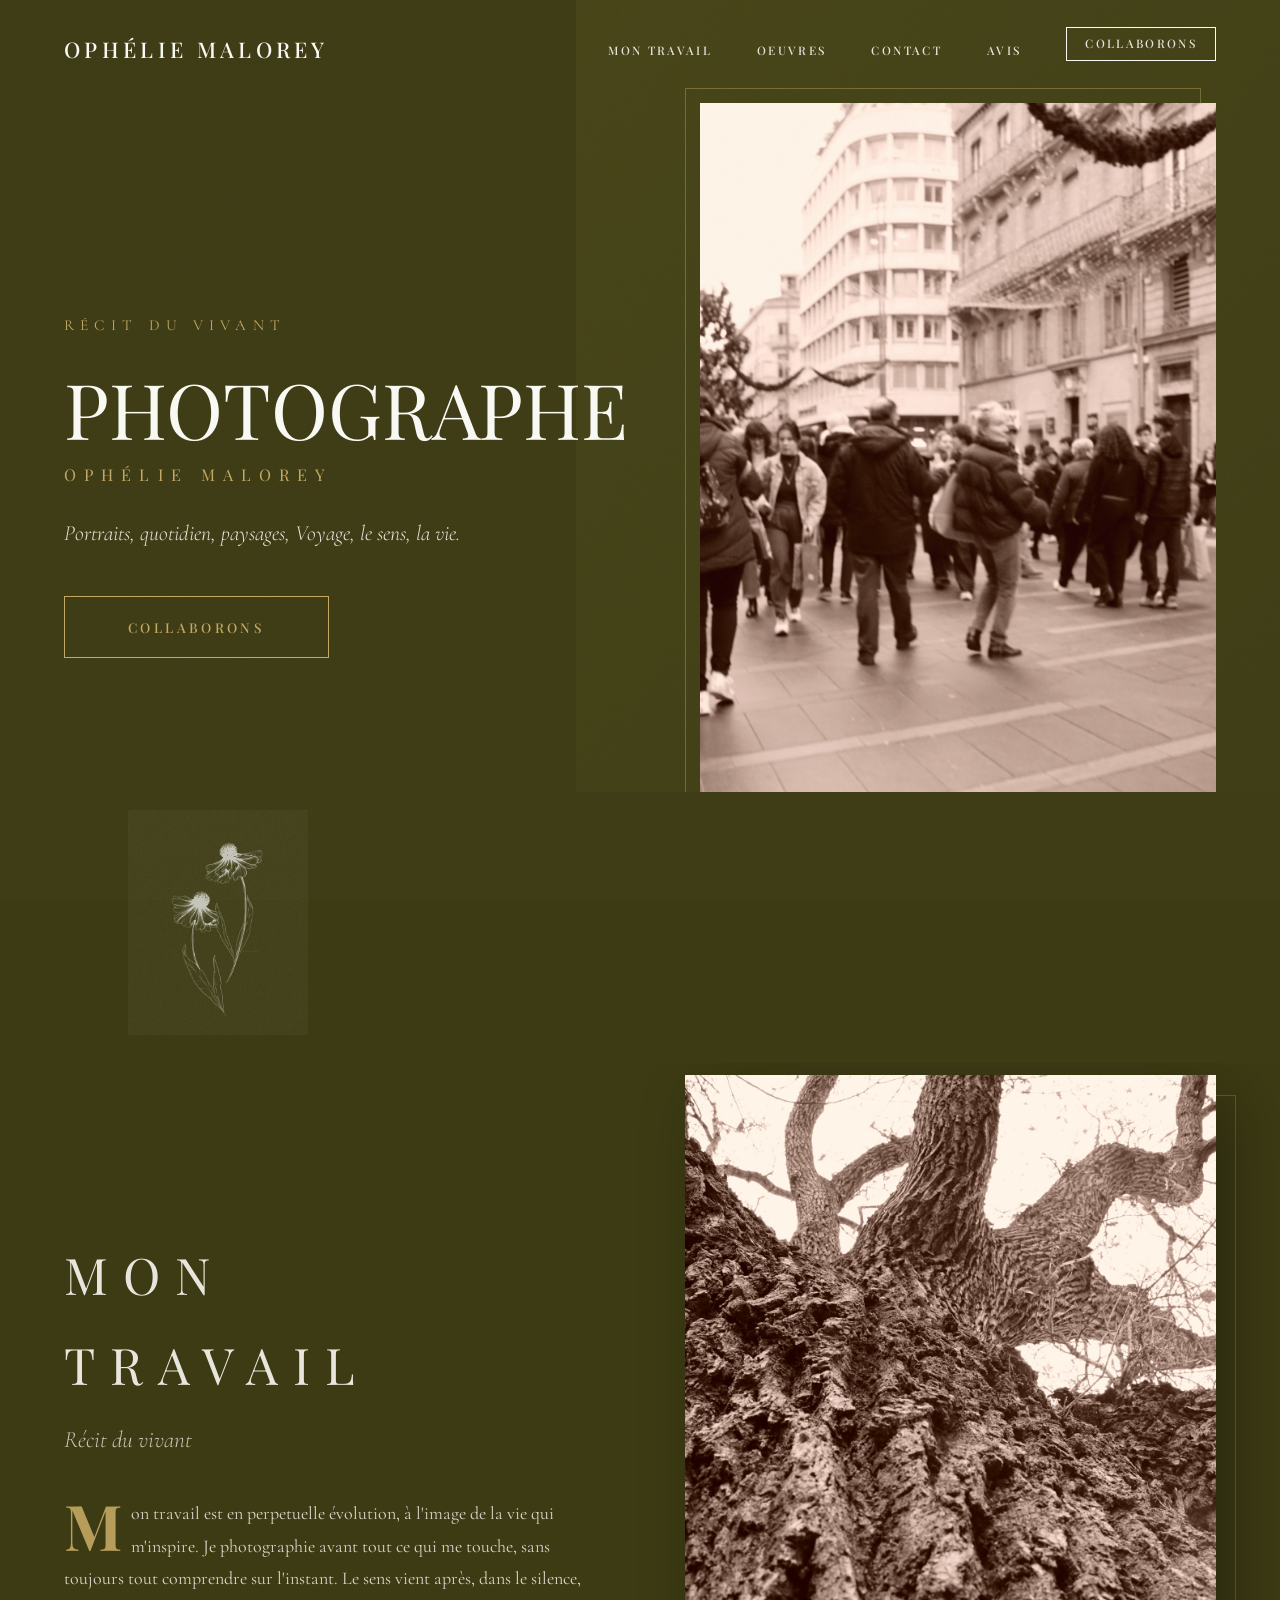
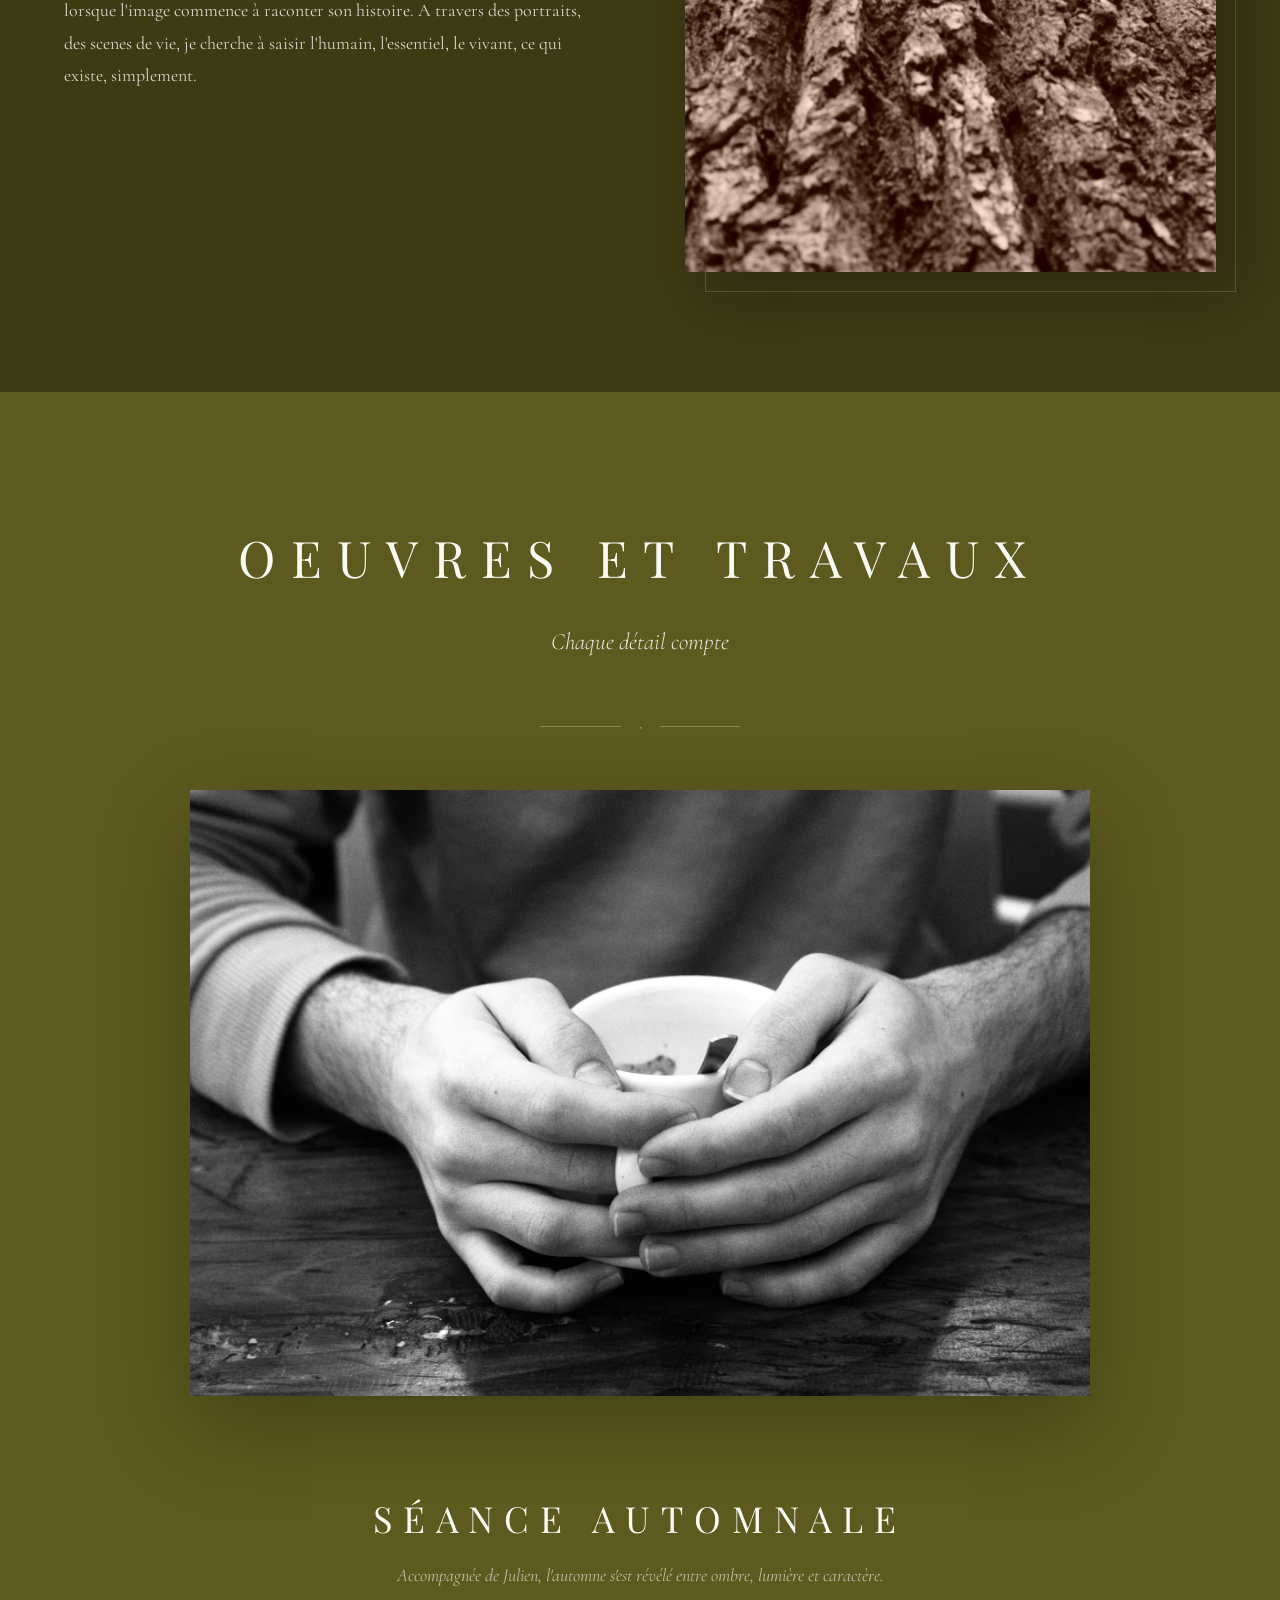
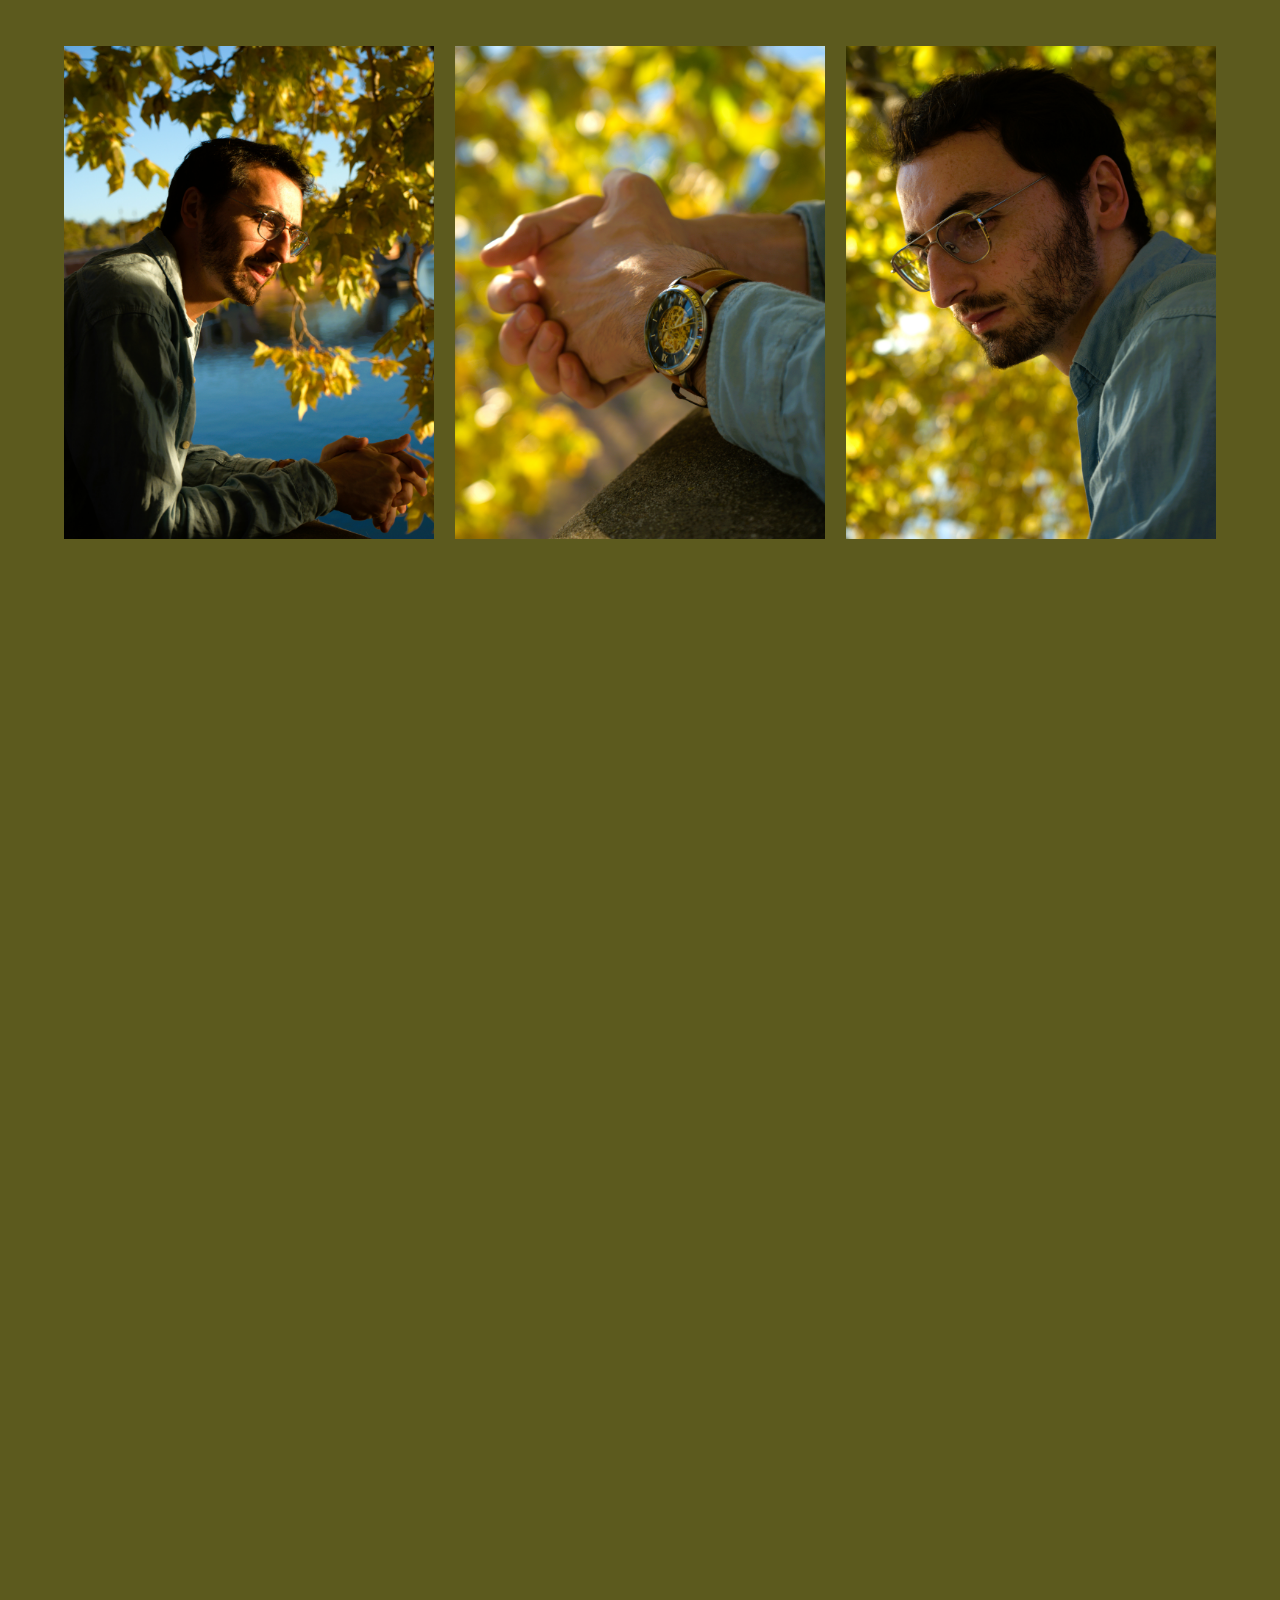
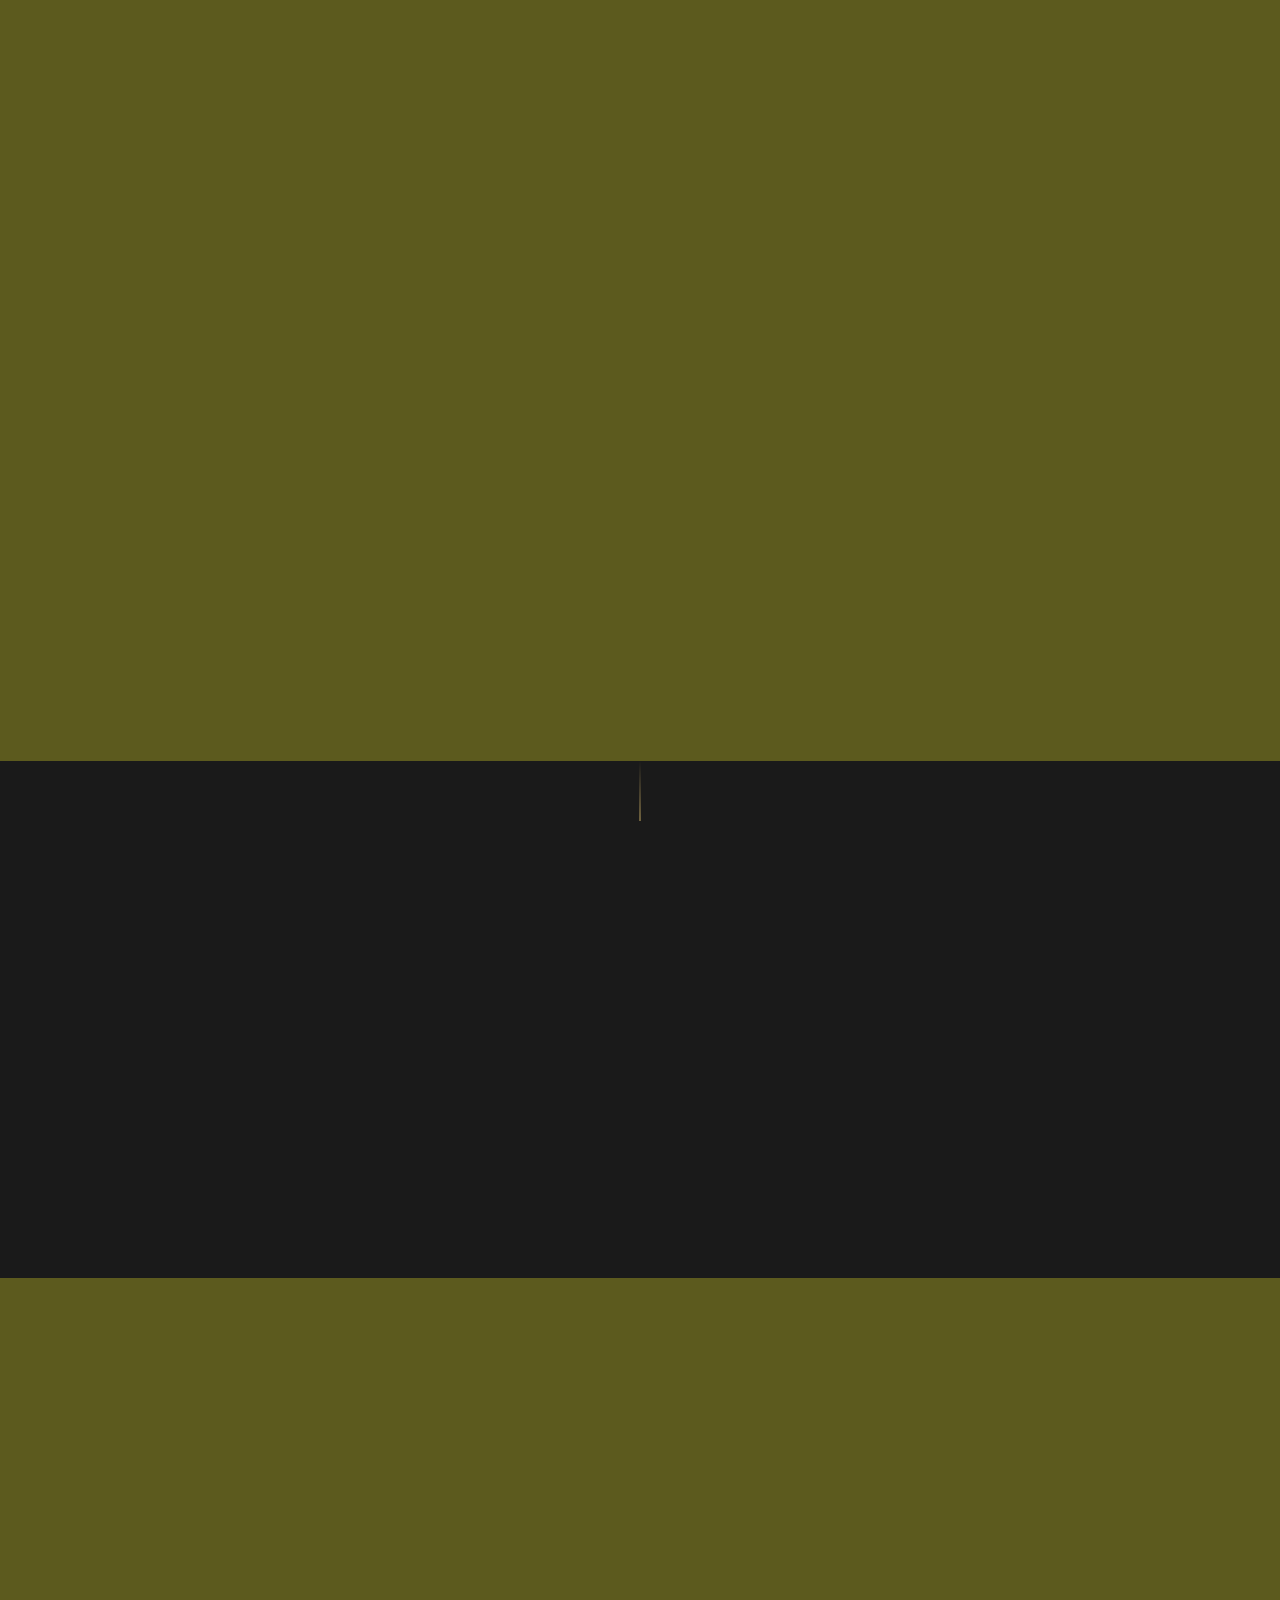
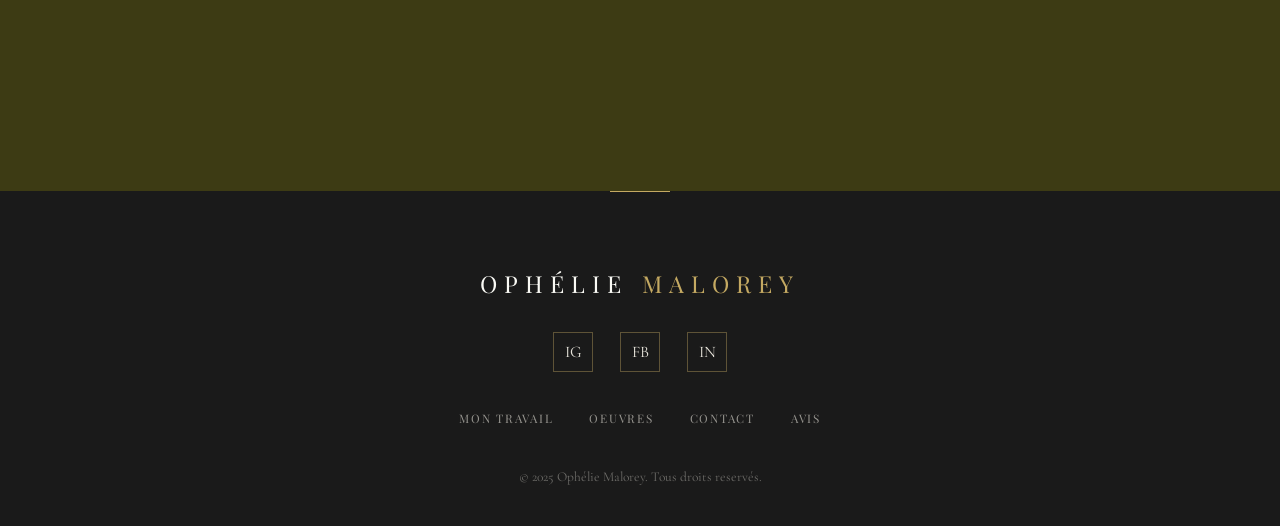
==== commit f6822afb: "Optimisation SEO & GEO : domaine unifié, JSON-LD enrichi, favicon, sitemap - Unifie tout le SEO sur " ====
--- a/index.html
+++ b/index.html
@@ -8,20 +8,36 @@
     <meta name="keywords" content="photographe, Toulouse, portrait, mariage, shooting photo, photographe Toulouse, séance photo">
 
     <!-- Open Graph -->
-    <meta property="og:title" content="Ophélie Malorey - Photographe">
+    <meta property="og:title" content="Ophélie Malorey - Photographe à Toulouse">
     <meta property="og:description" content="Portraits, quotidien, paysages, voyage. Capturer le sens et la vie. Photographe basée à Toulouse.">
     <meta property="og:type" content="website">
-    <meta property="og:url" content="https://opheliemalorey.fr">
-    <meta property="og:image" content="https://placehold.co/1200x630/4A4A1A/ffffff?text=Ophelie+Malorey+Photographe">
+    <meta property="og:url" content="https://bnromain.github.io/SitePhoto_Ophelie/">
+    <meta property="og:site_name" content="Ophélie Malorey Photographe">
+    <meta property="og:image" content="https://bnromain.github.io/SitePhoto_Ophelie/Photos_site/mains%20de%20quentin.jpg">
+    <meta property="og:image:width" content="1400">
+    <meta property="og:image:height" content="600">
+    <meta property="og:image:alt" content="Photographie signée Ophélie Malorey">
     <meta property="og:locale" content="fr_FR">
 
     <!-- Twitter Card -->
     <meta name="twitter:card" content="summary_large_image">
-    <meta name="twitter:title" content="Ophélie Malorey - Photographe">
+    <meta name="twitter:title" content="Ophélie Malorey - Photographe à Toulouse">
     <meta name="twitter:description" content="Portraits, quotidien, paysages, voyage. Capturer le sens et la vie.">
-
-    <!-- Favicon -->
-    <link rel="icon" type="image/png" href="favicon.png">
+    <meta name="twitter:image" content="https://bnromain.github.io/SitePhoto_Ophelie/Photos_site/mains%20de%20quentin.jpg">
+
+    <!-- Canonical -->
+    <link rel="canonical" href="https://bnromain.github.io/SitePhoto_Ophelie/">
+
+    <!-- Robots & Géolocalisation -->
+    <meta name="robots" content="index, follow, max-image-preview:large">
+    <meta name="geo.region" content="FR-31">
+    <meta name="geo.placename" content="Toulouse">
+
+    <!-- Favicon & PWA -->
+    <link rel="icon" type="image/svg+xml" href="favicon.svg">
+    <link rel="apple-touch-icon" href="favicon.svg">
+    <link rel="manifest" href="manifest.json">
+    <meta name="theme-color" content="#3D3B14">
 
     <!-- Google Fonts -->
     <link rel="preconnect" href="https://fonts.googleapis.com">
@@ -37,17 +53,115 @@
     <script type="application/ld+json">
     {
         "@context": "https://schema.org",
-        "@type": "ProfessionalService",
-        "name": "Ophélie Malorey Photographe",
-        "description": "Photographe basée à Toulouse, spécialisée en portraits, scènes de vie, paysages et voyages.",
-        "address": {
-            "@type": "PostalAddress",
-            "addressLocality": "Toulouse",
-            "addressCountry": "FR"
-        },
-        "telephone": "+33672077698",
-        "email": "o.lilimalorey@gmail.com",
-        "url": "https://opheliemalorey.fr"
+        "@graph": [
+            {
+                "@type": ["LocalBusiness", "ProfessionalService"],
+                "@id": "https://bnromain.github.io/SitePhoto_Ophelie/#business",
+                "name": "Ophélie Malorey Photographe",
+                "alternateName": "Ophélie Malorey - Photographe à Toulouse",
+                "description": "Photographe basée à Toulouse, spécialisée en portraits, scènes de vie, paysages et voyages. Une approche sensible qui cherche à saisir l'humain, l'essentiel, le vivant.",
+                "url": "https://bnromain.github.io/SitePhoto_Ophelie/",
+                "image": "https://bnromain.github.io/SitePhoto_Ophelie/Photos_site/DSC03013.JPG",
+                "logo": "https://bnromain.github.io/SitePhoto_Ophelie/favicon.svg",
+                "telephone": "+33672077698",
+                "email": "o.lilimalorey@gmail.com",
+                "priceRange": "€€",
+                "currenciesAccepted": "EUR",
+                "founder": { "@id": "https://bnromain.github.io/SitePhoto_Ophelie/#person" },
+                "address": {
+                    "@type": "PostalAddress",
+                    "addressLocality": "Toulouse",
+                    "addressRegion": "Occitanie",
+                    "postalCode": "31000",
+                    "addressCountry": "FR"
+                },
+                "areaServed": [
+                    { "@type": "City", "name": "Toulouse" },
+                    { "@type": "AdministrativeArea", "name": "Lot" },
+                    { "@type": "AdministrativeArea", "name": "Occitanie" }
+                ],
+                "knowsAbout": [
+                    "Photographie de portrait",
+                    "Photographie de mariage",
+                    "Scène de vie",
+                    "Photographie de paysage",
+                    "Photographie de voyage",
+                    "Photographie argentique"
+                ],
+                "makesOffer": [
+                    { "@type": "Offer", "itemOffered": { "@type": "Service", "name": "Séance portrait" } },
+                    { "@type": "Offer", "itemOffered": { "@type": "Service", "name": "Reportage scène de vie" } },
+                    { "@type": "Offer", "itemOffered": { "@type": "Service", "name": "Photographie de mariage" } },
+                    { "@type": "Offer", "itemOffered": { "@type": "Service", "name": "Photographie de voyage et de paysage" } }
+                ],
+                "sameAs": [
+                    "https://www.instagram.com/ophe_les_photos/",
+                    "https://www.facebook.com/profile.php?id=100010316619485",
+                    "https://www.linkedin.com/in/ophelie-malorey-736a3b223/"
+                ]
+            },
+            {
+                "@type": "Person",
+                "@id": "https://bnromain.github.io/SitePhoto_Ophelie/#person",
+                "name": "Ophélie Malorey",
+                "jobTitle": "Photographe",
+                "description": "Photographe à Toulouse, attachée à capturer l'humain, l'essentiel et le vivant à travers portraits et scènes de vie.",
+                "url": "https://bnromain.github.io/SitePhoto_Ophelie/",
+                "image": "https://bnromain.github.io/SitePhoto_Ophelie/Photos_site/oph%C3%A9lie%20foix%20caf%C3%A9.JPG",
+                "knowsLanguage": "fr",
+                "worksFor": { "@id": "https://bnromain.github.io/SitePhoto_Ophelie/#business" },
+                "address": {
+                    "@type": "PostalAddress",
+                    "addressLocality": "Toulouse",
+                    "addressRegion": "Occitanie",
+                    "addressCountry": "FR"
+                },
+                "sameAs": [
+                    "https://www.instagram.com/ophe_les_photos/",
+                    "https://www.facebook.com/profile.php?id=100010316619485",
+                    "https://www.linkedin.com/in/ophelie-malorey-736a3b223/"
+                ]
+            },
+            {
+                "@type": "WebSite",
+                "@id": "https://bnromain.github.io/SitePhoto_Ophelie/#website",
+                "url": "https://bnromain.github.io/SitePhoto_Ophelie/",
+                "name": "Ophélie Malorey - Photographe",
+                "description": "Portfolio d'Ophélie Malorey, photographe à Toulouse : portraits, scènes de vie, paysages et voyage.",
+                "inLanguage": "fr",
+                "publisher": { "@id": "https://bnromain.github.io/SitePhoto_Ophelie/#person" }
+            },
+            {
+                "@type": "FAQPage",
+                "@id": "https://bnromain.github.io/SitePhoto_Ophelie/#faq",
+                "mainEntity": [
+                    {
+                        "@type": "Question",
+                        "name": "Où Ophélie Malorey réalise-t-elle ses séances photo ?",
+                        "acceptedAnswer": {
+                            "@type": "Answer",
+                            "text": "Ophélie Malorey est basée à Toulouse. Elle shoote dans le Lot et partout ailleurs, dès lors que le lieu est accessible en train."
+                        }
+                    },
+                    {
+                        "@type": "Question",
+                        "name": "Quels types de photographie propose Ophélie Malorey ?",
+                        "acceptedAnswer": {
+                            "@type": "Answer",
+                            "text": "Elle réalise des portraits, des scènes de vie, des paysages et de la photographie de voyage, avec une approche sensible qui cherche à saisir l'humain et l'essentiel."
+                        }
+                    },
+                    {
+                        "@type": "Question",
+                        "name": "Comment réserver une séance photo avec Ophélie Malorey ?",
+                        "acceptedAnswer": {
+                            "@type": "Answer",
+                            "text": "Vous pouvez la contacter par e-mail à o.lilimalorey@gmail.com ou par téléphone au 06 72 07 76 98. Elle est ouverte aux projets sensibles et originaux."
+                        }
+                    }
+                ]
+            }
+        ]
     }
     </script>
 </head>
@@ -343,7 +457,7 @@
                             loading="lazy"
                         >
                         <blockquote class="testimonial-quote">
-                            Ophélie a pris nos photos de pre-mariage et l'expérience était très amusante. C'était presque mieux que notre mariage !
+                            Ophélie est d'une grande et belle sensibilité. Son regard de photographe plein de joie, douceur et poésie m'a dessuite mise à l'aise pour notre shooting. Elle a su capter des aspects de moi et les mettre en lumière avec délicatesse et pudeur, dans un environnement qui me ressemblait... C'était une première pour moi, et une expérience enrichissante. Je dirais même thérapeutique! Merci beaucoup !
                         </blockquote>
                         <p class="testimonial-name">Julia</p>
                         <p class="testimonial-role">Cliente mariage</p>
@@ -358,7 +472,7 @@
                             loading="lazy"
                         >
                         <blockquote class="testimonial-quote">
-                            Ophélie et moi avons collaboré une fois pour un projet personnel et c'était ma meilleure expérience en tant que mannequin.
+                            Ophélie et moi avons collaboré une fois pour un projet personnel et c'était ma meilleure expérience.
                         </blockquote>
                         <p class="testimonial-name">Julien</p>
                         <p class="testimonial-role">Mannequin</p>
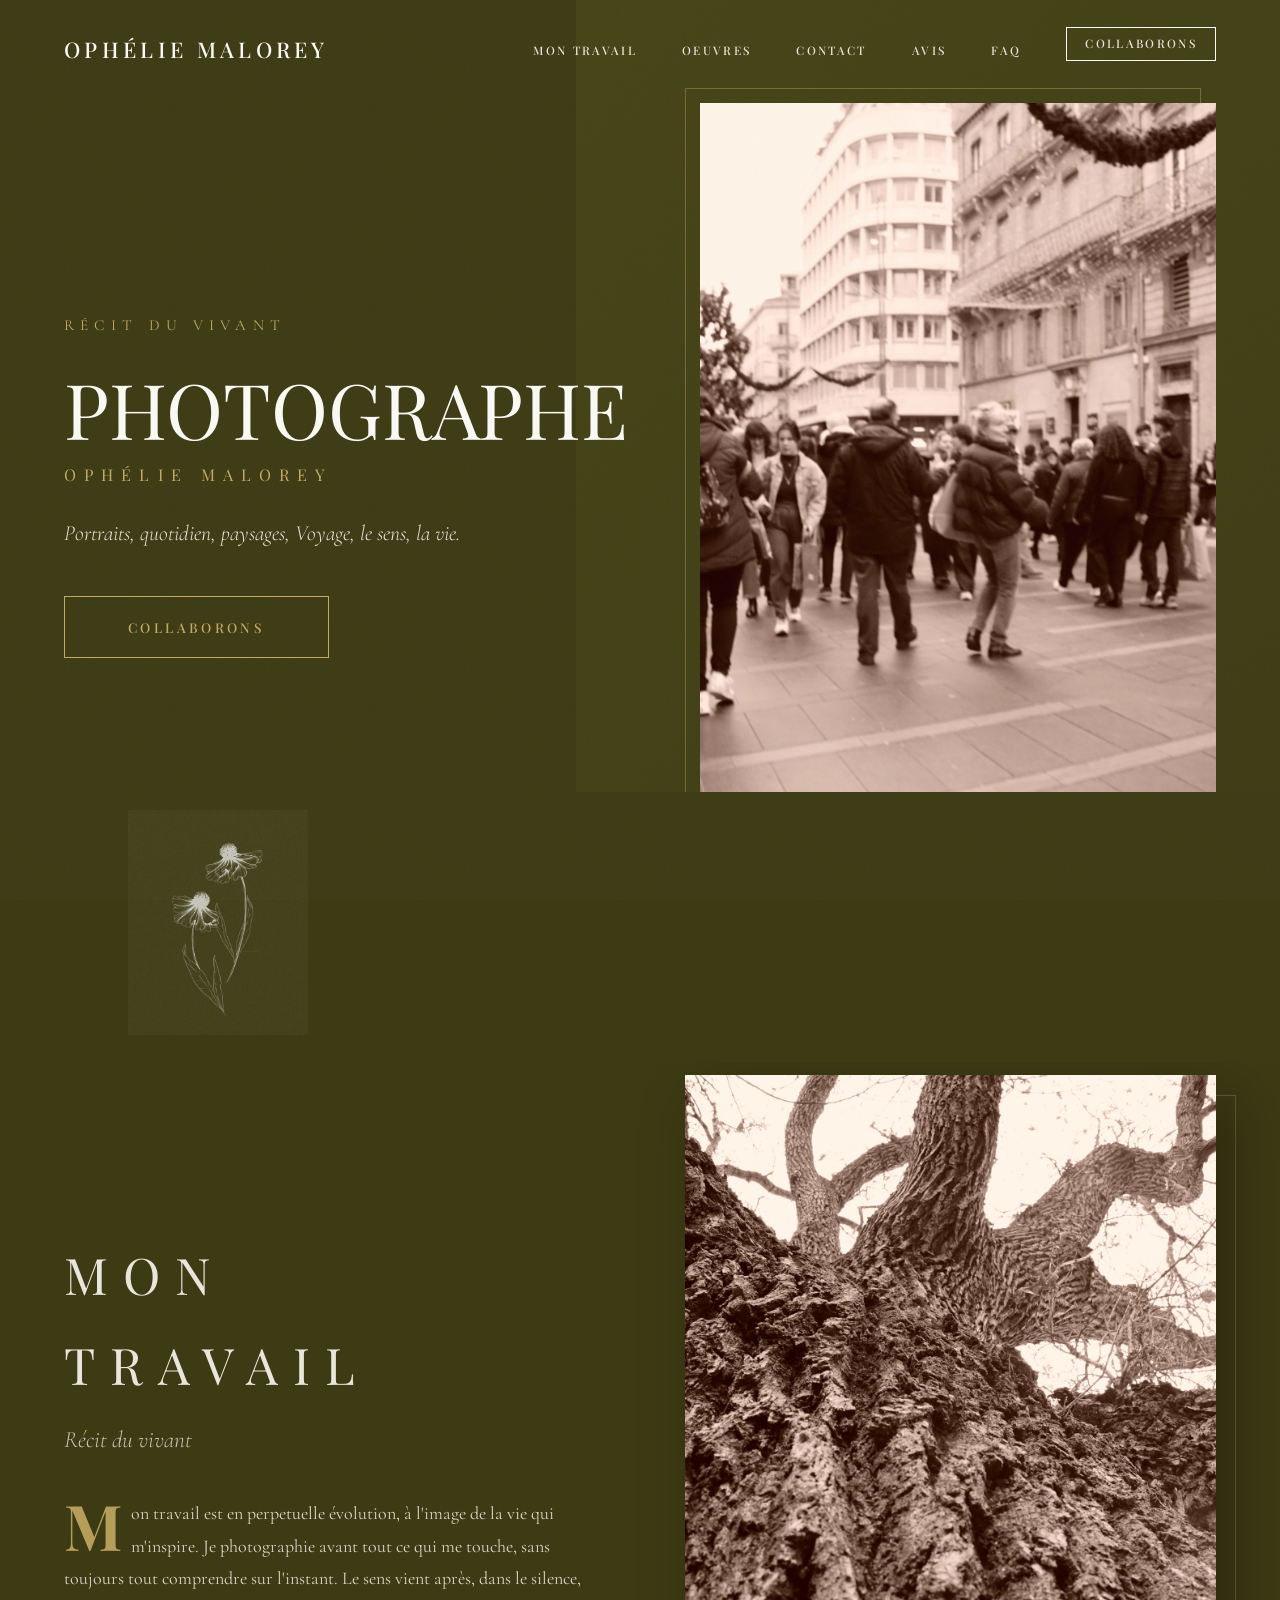
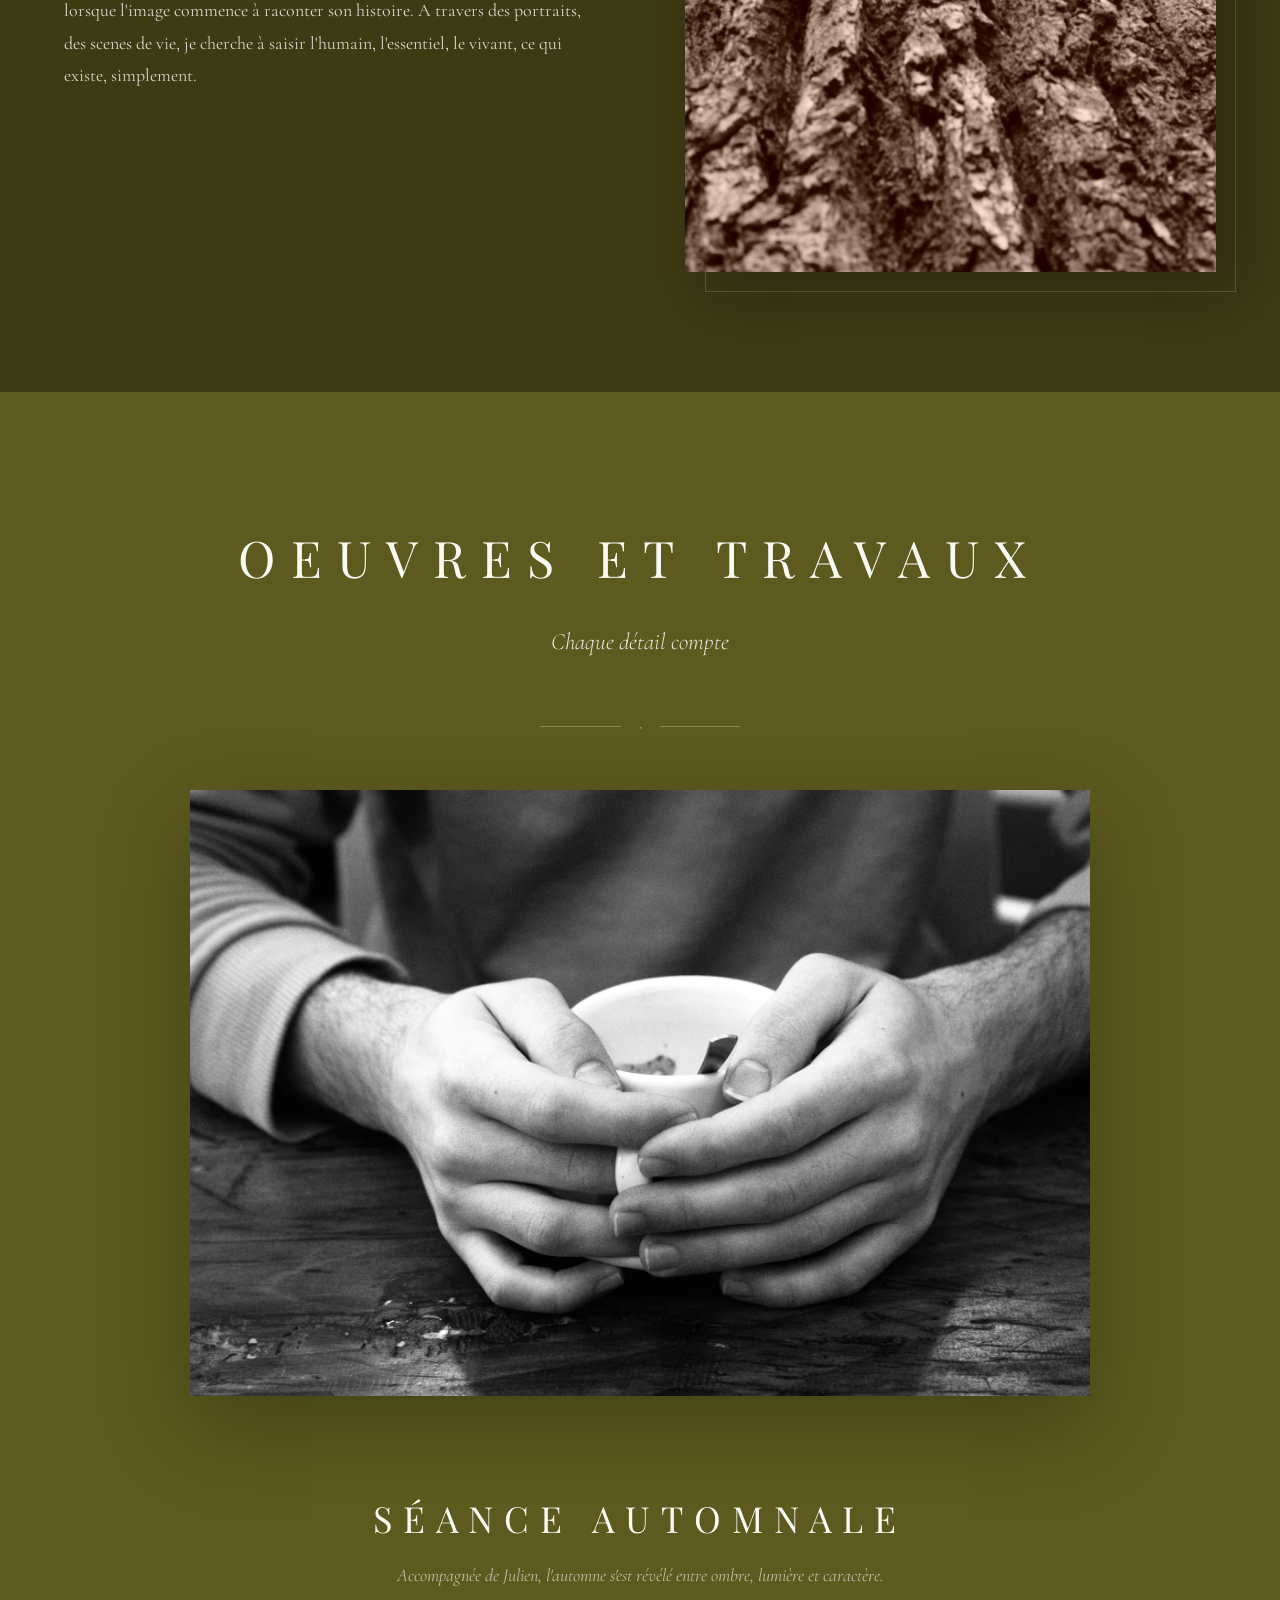
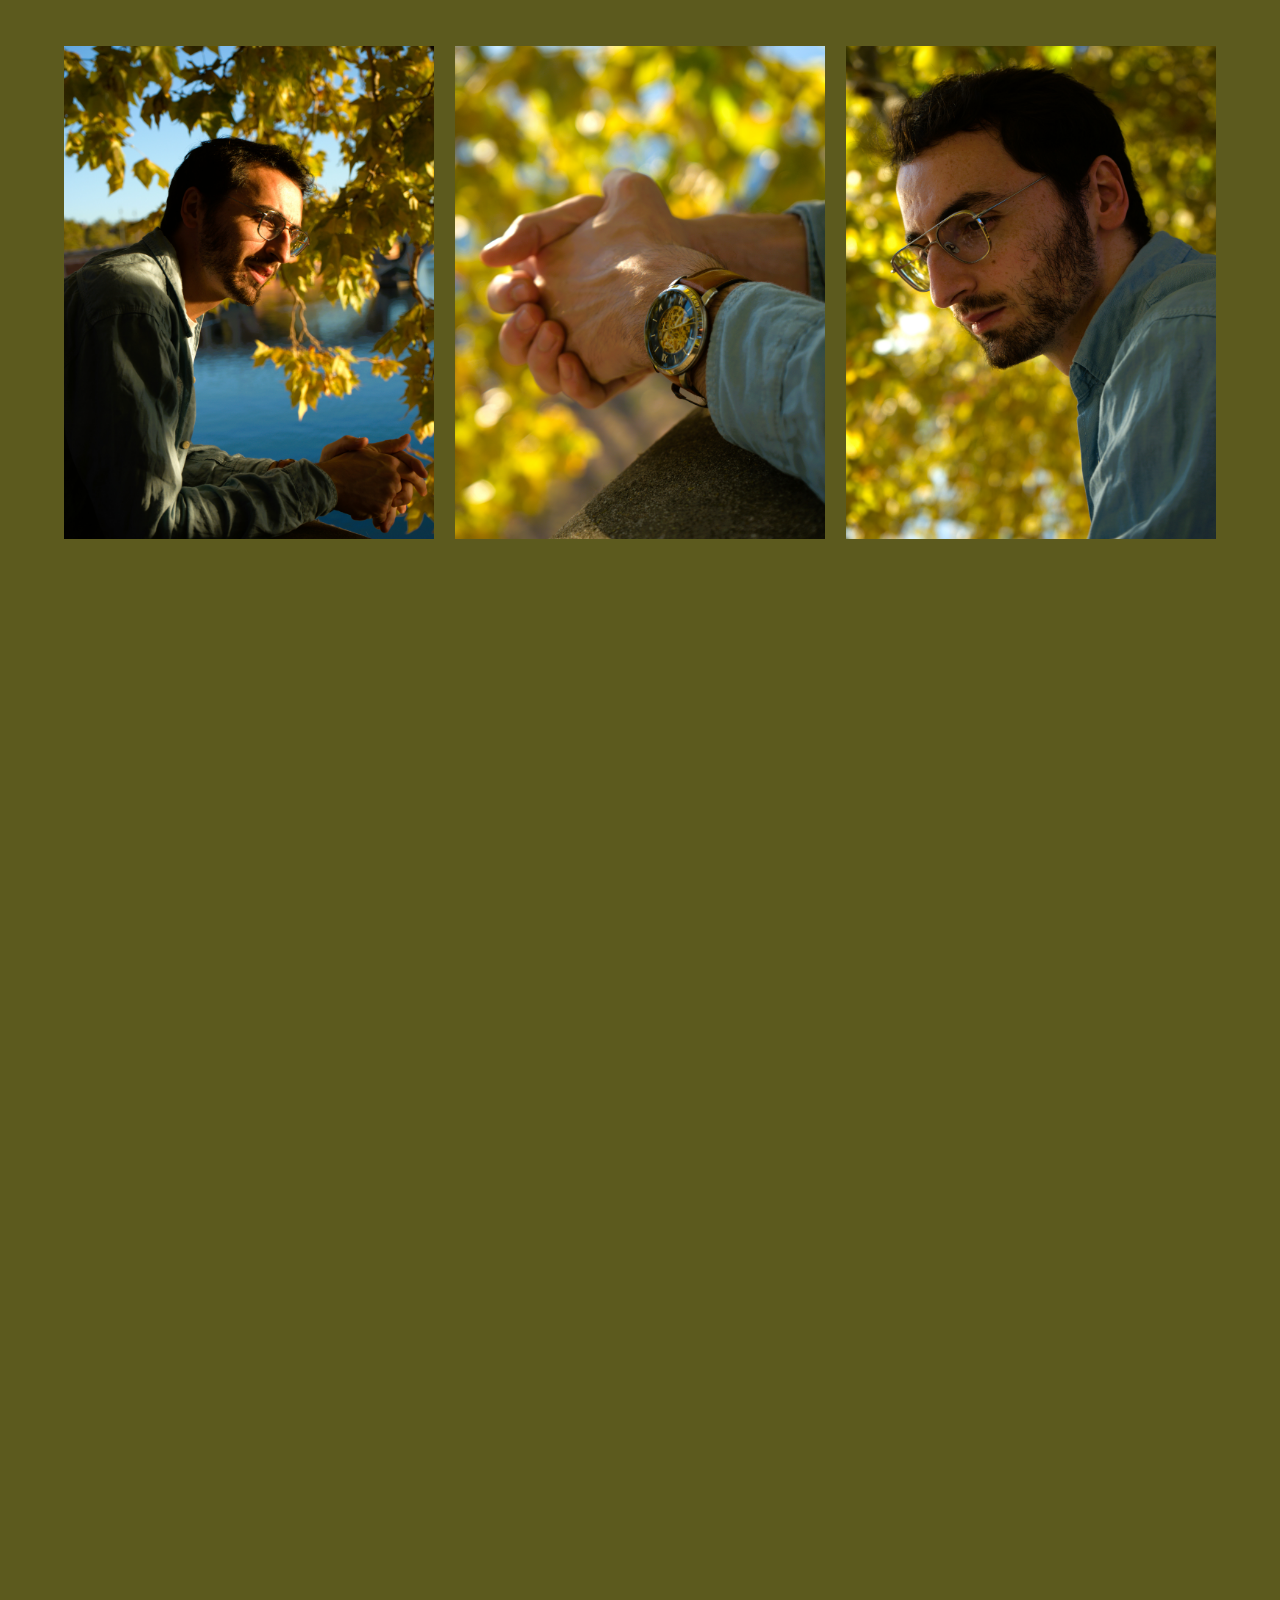
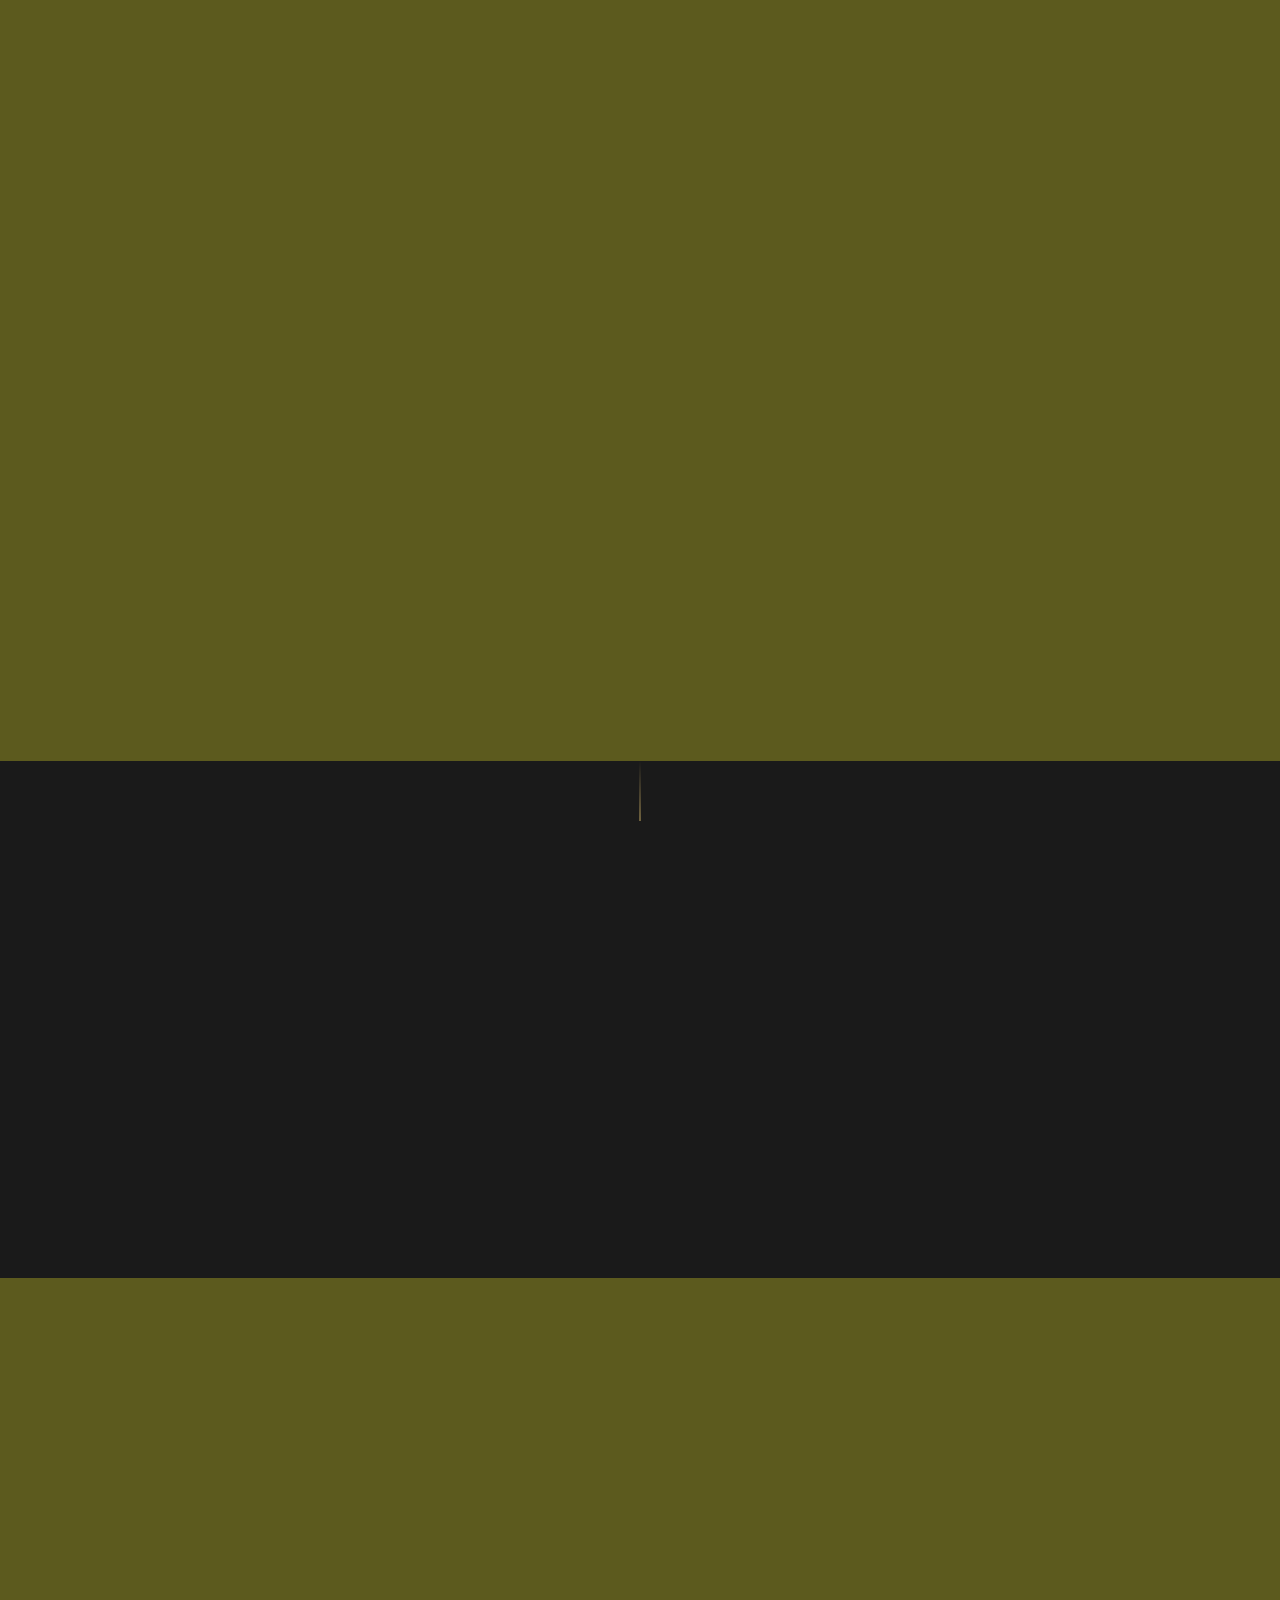
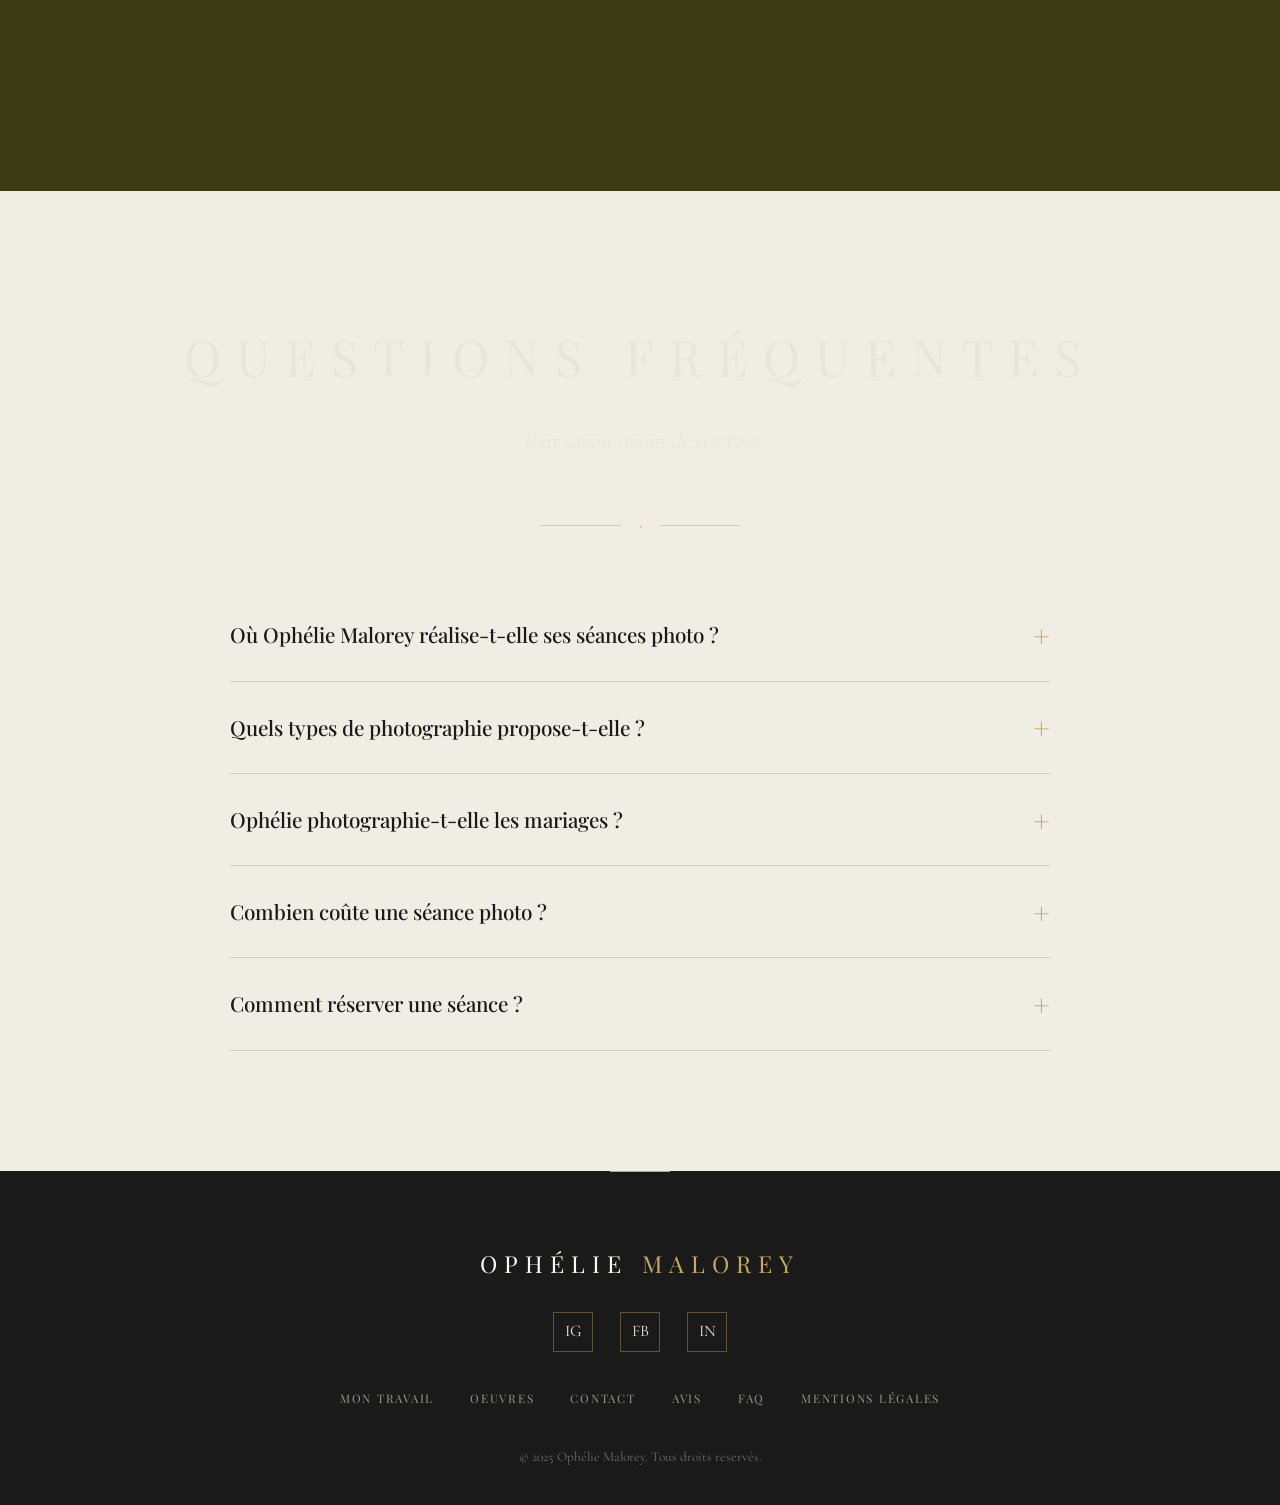
==== commit 7ce1e828: "SEO/GEO : title calibré, FAQ visible, mentions légales - Title porté à 59 car. avec mots-clés (portr" ====
--- a/index.html
+++ b/index.html
@@ -45,9 +45,9 @@
     <link href="https://fonts.googleapis.com/css2?family=Cormorant+Garamond:ital,wght@0,300;0,400;0,500;0,600;0,700;1,300;1,400;1,500&family=Playfair+Display:ital,wght@0,400;0,500;0,600;0,700;1,400;1,500&display=swap" rel="stylesheet">
 
     <!-- Stylesheet -->
-    <link rel="stylesheet" href="css/style.css?v=2">
-
-    <title>Ophélie Malorey - Photographe</title>
+    <link rel="stylesheet" href="css/style.css?v=3">
+
+    <title>Ophélie Malorey - Photographe Portrait & Mariage à Toulouse</title>
 
     <!-- Structured Data -->
     <script type="application/ld+json">
@@ -153,6 +153,22 @@
                     },
                     {
                         "@type": "Question",
+                        "name": "Ophélie Malorey photographie-t-elle les mariages ?",
+                        "acceptedAnswer": {
+                            "@type": "Answer",
+                            "text": "Oui. Elle est ouverte aux projets sensibles et originaux, mariages compris, avec un regard documentaire attaché aux émotions et aux instants vrais."
+                        }
+                    },
+                    {
+                        "@type": "Question",
+                        "name": "Combien coûte une séance photo avec Ophélie Malorey ?",
+                        "acceptedAnswer": {
+                            "@type": "Answer",
+                            "text": "Chaque projet étant unique, les tarifs sont établis sur devis selon le type de séance, sa durée et le lieu. Contactez Ophélie pour un devis personnalisé."
+                        }
+                    },
+                    {
+                        "@type": "Question",
                         "name": "Comment réserver une séance photo avec Ophélie Malorey ?",
                         "acceptedAnswer": {
                             "@type": "Answer",
@@ -182,6 +198,7 @@
                     <li><a href="#oeuvres" class="nav-link">Oeuvres</a></li>
                     <li><a href="#contact" class="nav-link">Contact</a></li>
                     <li><a href="#temoignages" class="nav-link">Avis</a></li>
+                    <li><a href="#faq" class="nav-link">FAQ</a></li>
                     <li><a href="#contact" class="nav-link btn btn--white">Collaborons</a></li>
                 </ul>
             </div>
@@ -481,6 +498,42 @@
             </div>
         </section>
 
+
+        <!-- ========== 7. FAQ ========== -->
+        <section class="faq" id="faq">
+            <div class="container">
+                <h2 class="section-title reveal">Questions fréquentes</h2>
+                <p class="section-subtitle reveal">Tout savoir avant de réserver</p>
+
+                <div class="separator reveal">
+                    <span class="separator-icon">&#9670;</span>
+                </div>
+
+                <div class="faq-list reveal">
+                    <details class="faq-item">
+                        <summary>Où Ophélie Malorey réalise-t-elle ses séances photo ?</summary>
+                        <p>Ophélie est basée à Toulouse. Elle shoote dans le Lot et partout ailleurs, dès lors que le lieu est accessible en train.</p>
+                    </details>
+                    <details class="faq-item">
+                        <summary>Quels types de photographie propose-t-elle ?</summary>
+                        <p>Des portraits, des scènes de vie, des paysages et de la photographie de voyage, avec une approche sensible qui cherche à saisir l'humain et l'essentiel.</p>
+                    </details>
+                    <details class="faq-item">
+                        <summary>Ophélie photographie-t-elle les mariages ?</summary>
+                        <p>Oui. Elle est ouverte aux projets sensibles et originaux, mariages compris, avec un regard documentaire attaché aux émotions et aux instants vrais.</p>
+                    </details>
+                    <details class="faq-item">
+                        <summary>Combien coûte une séance photo ?</summary>
+                        <p>Chaque projet étant unique, les tarifs sont établis sur devis selon le type de séance, sa durée et le lieu. Contactez Ophélie pour un devis personnalisé.</p>
+                    </details>
+                    <details class="faq-item">
+                        <summary>Comment réserver une séance ?</summary>
+                        <p>Par e-mail à <a href="mailto:o.lilimalorey@gmail.com">o.lilimalorey@gmail.com</a> ou par téléphone au <a href="tel:+33672077698">06 72 07 76 98</a>.</p>
+                    </details>
+                </div>
+            </div>
+        </section>
+
     </main>
 
 
@@ -521,6 +574,8 @@
                 <a href="#oeuvres">Oeuvres</a>
                 <a href="#contact">Contact</a>
                 <a href="#temoignages">Avis</a>
+                <a href="#faq">FAQ</a>
+                <a href="mentions-legales.html">Mentions légales</a>
             </nav>
 
             <p class="footer-copy">&copy; 2025 Ophélie Malorey. Tous droits reservés.</p>
--- a/css/style.css
+++ b/css/style.css
@@ -1095,6 +1095,123 @@
     color: var(--color-text-light);
     opacity: 0.4;
     margin-top: 1.5rem;
+}
+
+/* -------------------------------------------------------
+   FAQ
+   ------------------------------------------------------- */
+.faq {
+    padding: var(--section-padding);
+    background-color: var(--color-cream);
+}
+
+.faq-list {
+    max-width: 820px;
+    margin: 3rem auto 0;
+}
+
+.faq-item {
+    border-bottom: 1px solid rgba(92, 90, 30, 0.2);
+}
+
+.faq-item summary {
+    list-style: none;
+    cursor: pointer;
+    padding: 1.5rem 2.5rem 1.5rem 0;
+    position: relative;
+    font-family: var(--font-heading);
+    font-size: 1.15rem;
+    font-weight: 500;
+    color: var(--color-black);
+    transition: color 0.3s var(--ease-smooth);
+}
+
+.faq-item summary::-webkit-details-marker {
+    display: none;
+}
+
+.faq-item summary::after {
+    content: "+";
+    position: absolute;
+    right: 0;
+    top: 50%;
+    transform: translateY(-50%);
+    font-size: 1.6rem;
+    line-height: 1;
+    color: var(--color-gold);
+    transition: transform 0.3s var(--ease-smooth);
+}
+
+.faq-item[open] summary::after {
+    transform: translateY(-50%) rotate(45deg);
+}
+
+.faq-item summary:hover {
+    color: var(--color-olive);
+}
+
+.faq-item p {
+    padding: 0 2.5rem 1.75rem 0;
+    margin: 0;
+    font-size: 1.05rem;
+    line-height: 1.7;
+    color: var(--color-text);
+}
+
+.faq-item p a {
+    color: var(--color-olive);
+    border-bottom: 1px solid var(--color-gold);
+}
+
+@media (prefers-reduced-motion: reduce) {
+    .faq-item summary,
+    .faq-item summary::after {
+        transition: none;
+    }
+}
+
+/* -------------------------------------------------------
+   PAGE MENTIONS LÉGALES
+   ------------------------------------------------------- */
+.legal {
+    padding: 160px 0 var(--section-padding);
+    background-color: var(--color-white);
+}
+
+.legal-content {
+    max-width: 760px;
+    margin: 2.5rem auto 0;
+}
+
+.legal-content h2 {
+    font-family: var(--font-heading);
+    font-size: 1.4rem;
+    color: var(--color-olive);
+    margin: 2.5rem 0 0.75rem;
+}
+
+.legal-content p {
+    font-size: 1.05rem;
+    line-height: 1.75;
+    color: var(--color-text);
+    margin-bottom: 0.5rem;
+}
+
+.legal-content a {
+    color: var(--color-olive);
+    border-bottom: 1px solid var(--color-gold);
+}
+
+.legal-back {
+    margin-top: 3rem;
+    font-family: var(--font-heading);
+    text-transform: uppercase;
+    letter-spacing: 0.1em;
+    font-size: 0.85rem;
+}
+
+.legal-back a {
+    border-bottom: none;
 }
 
 /* Bouton retour en haut */
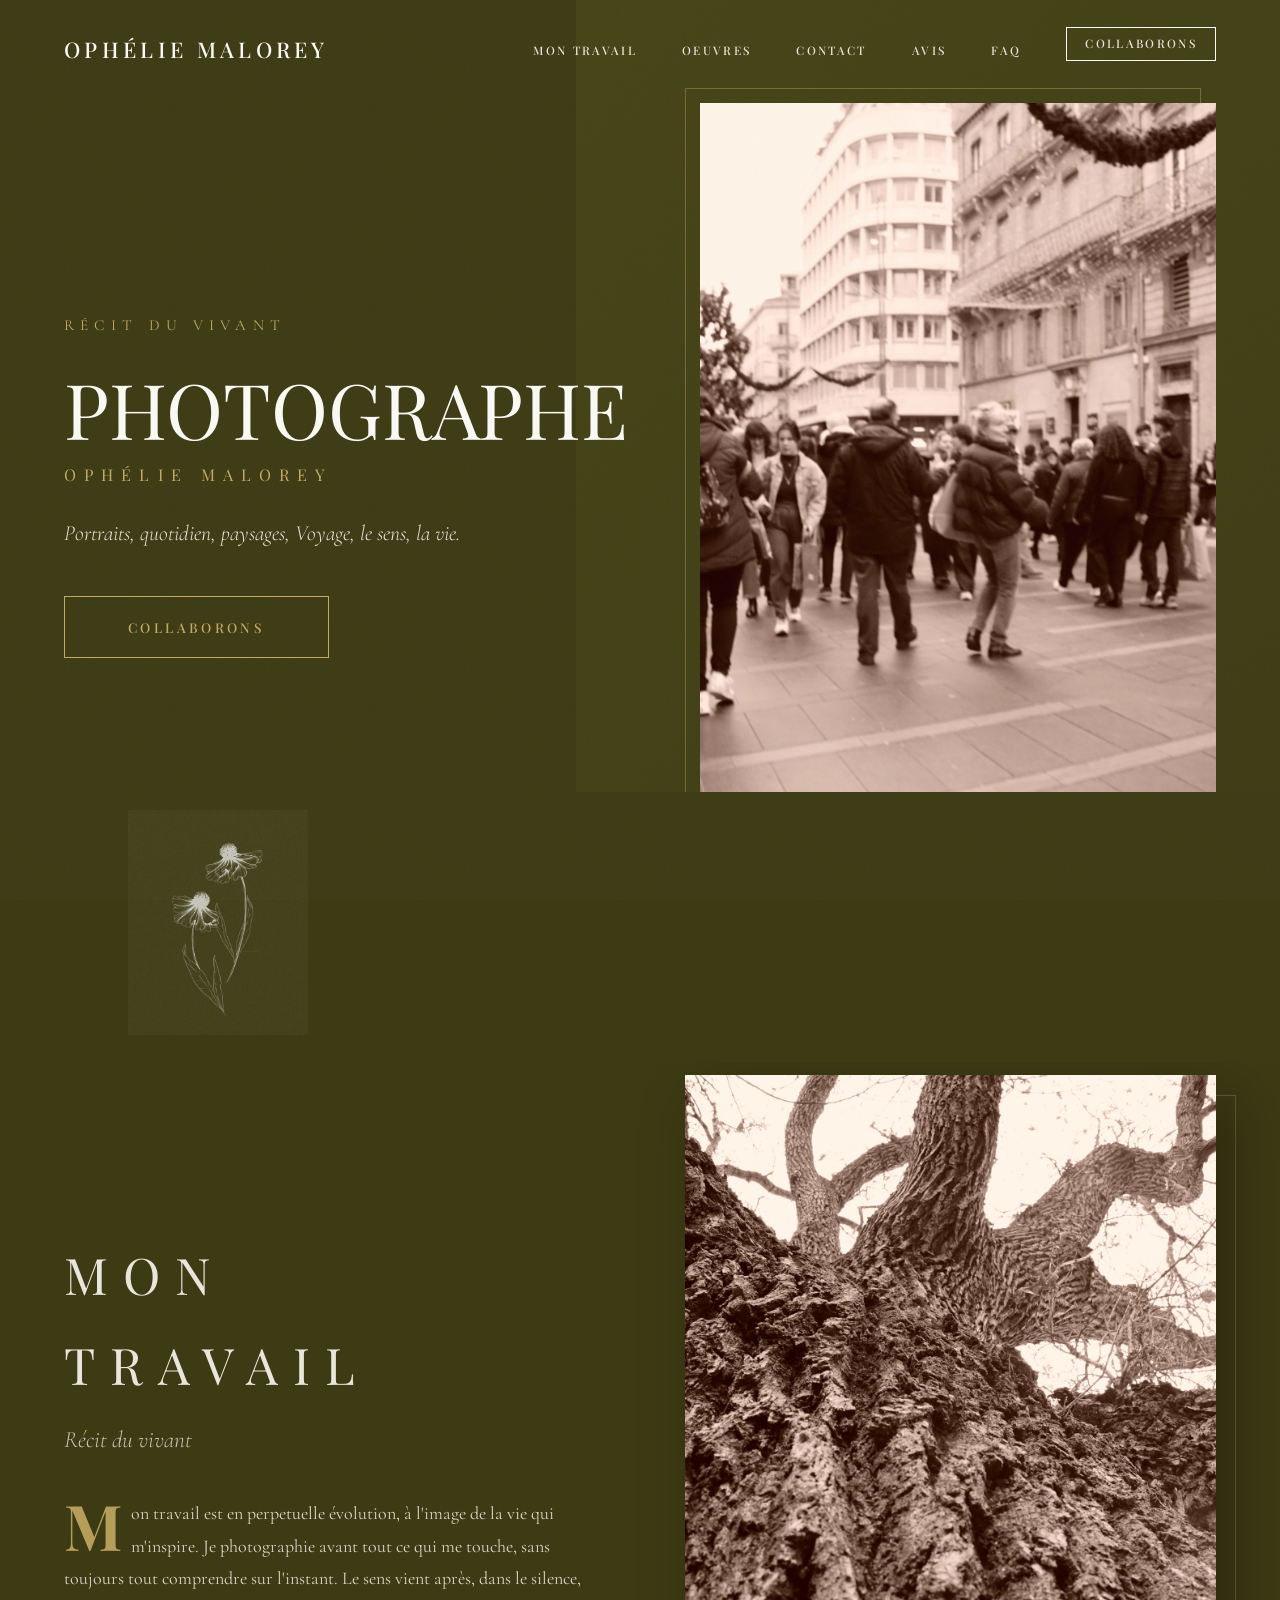
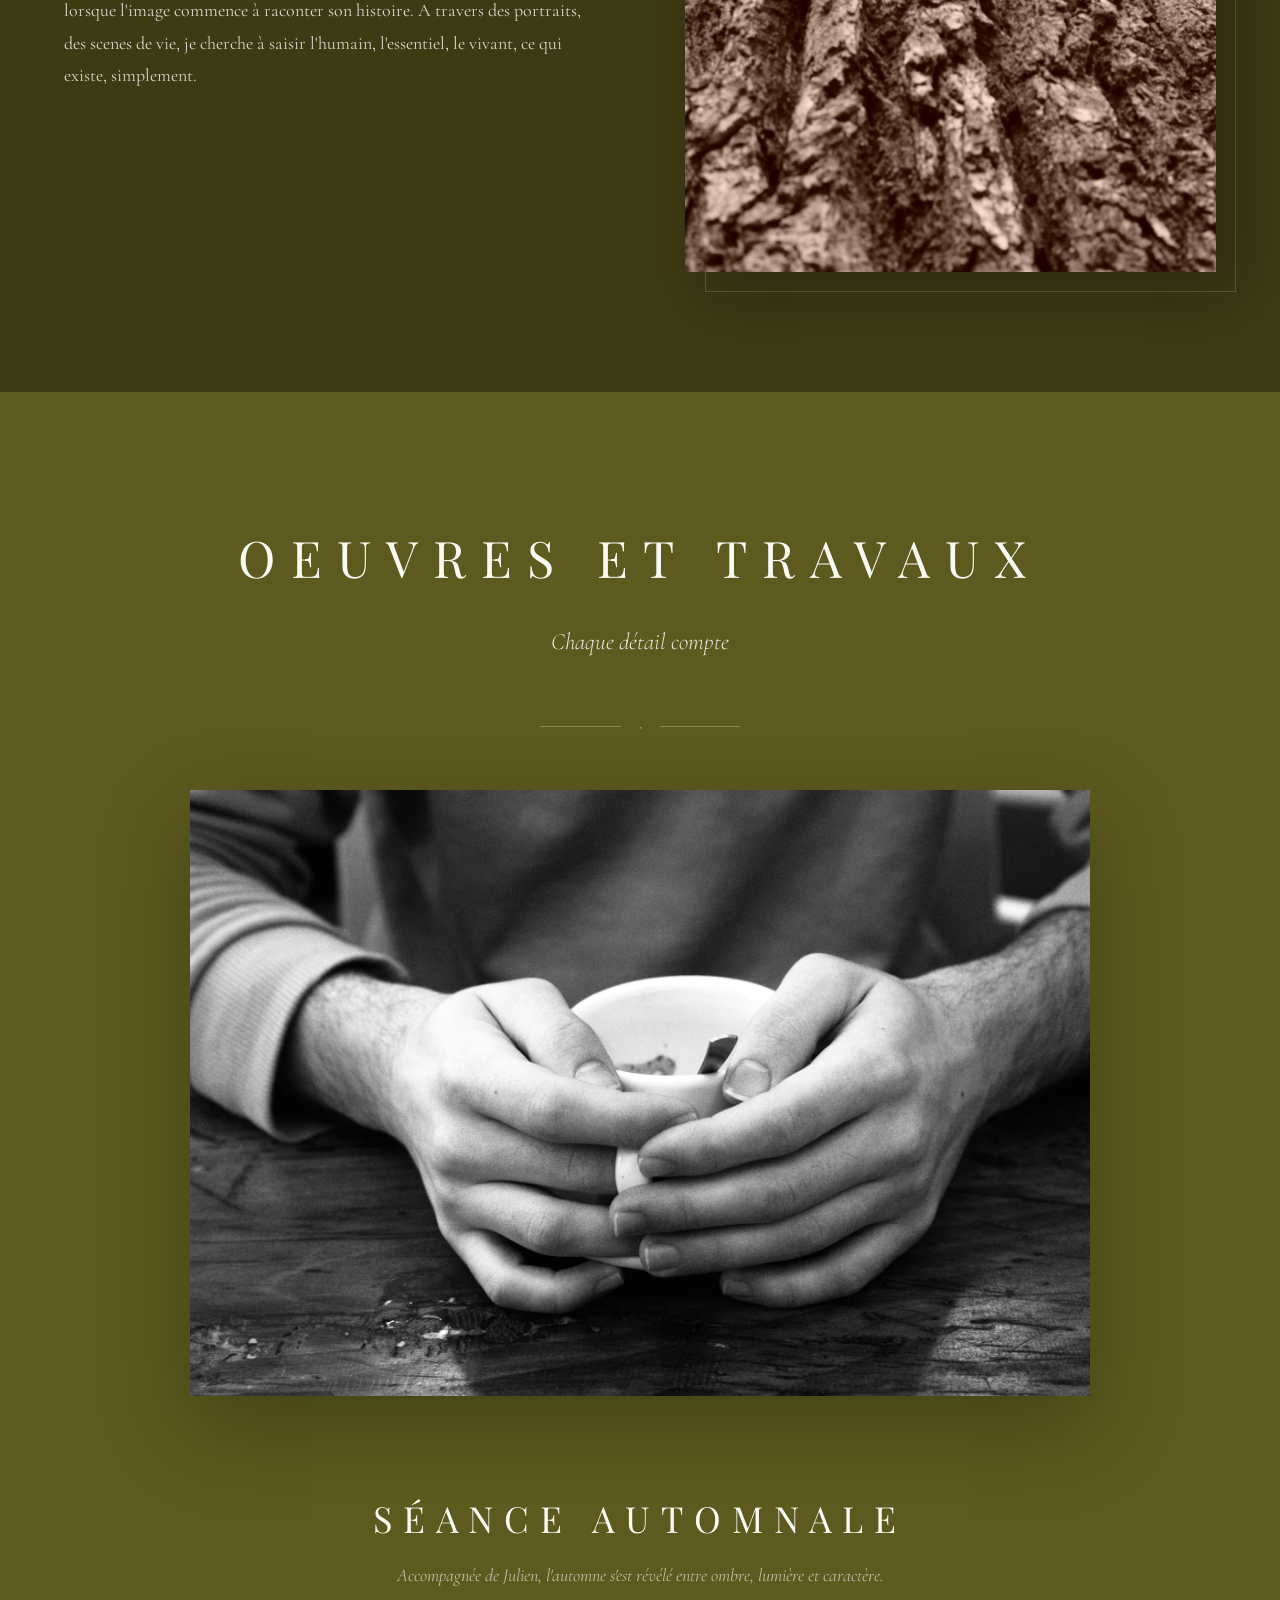
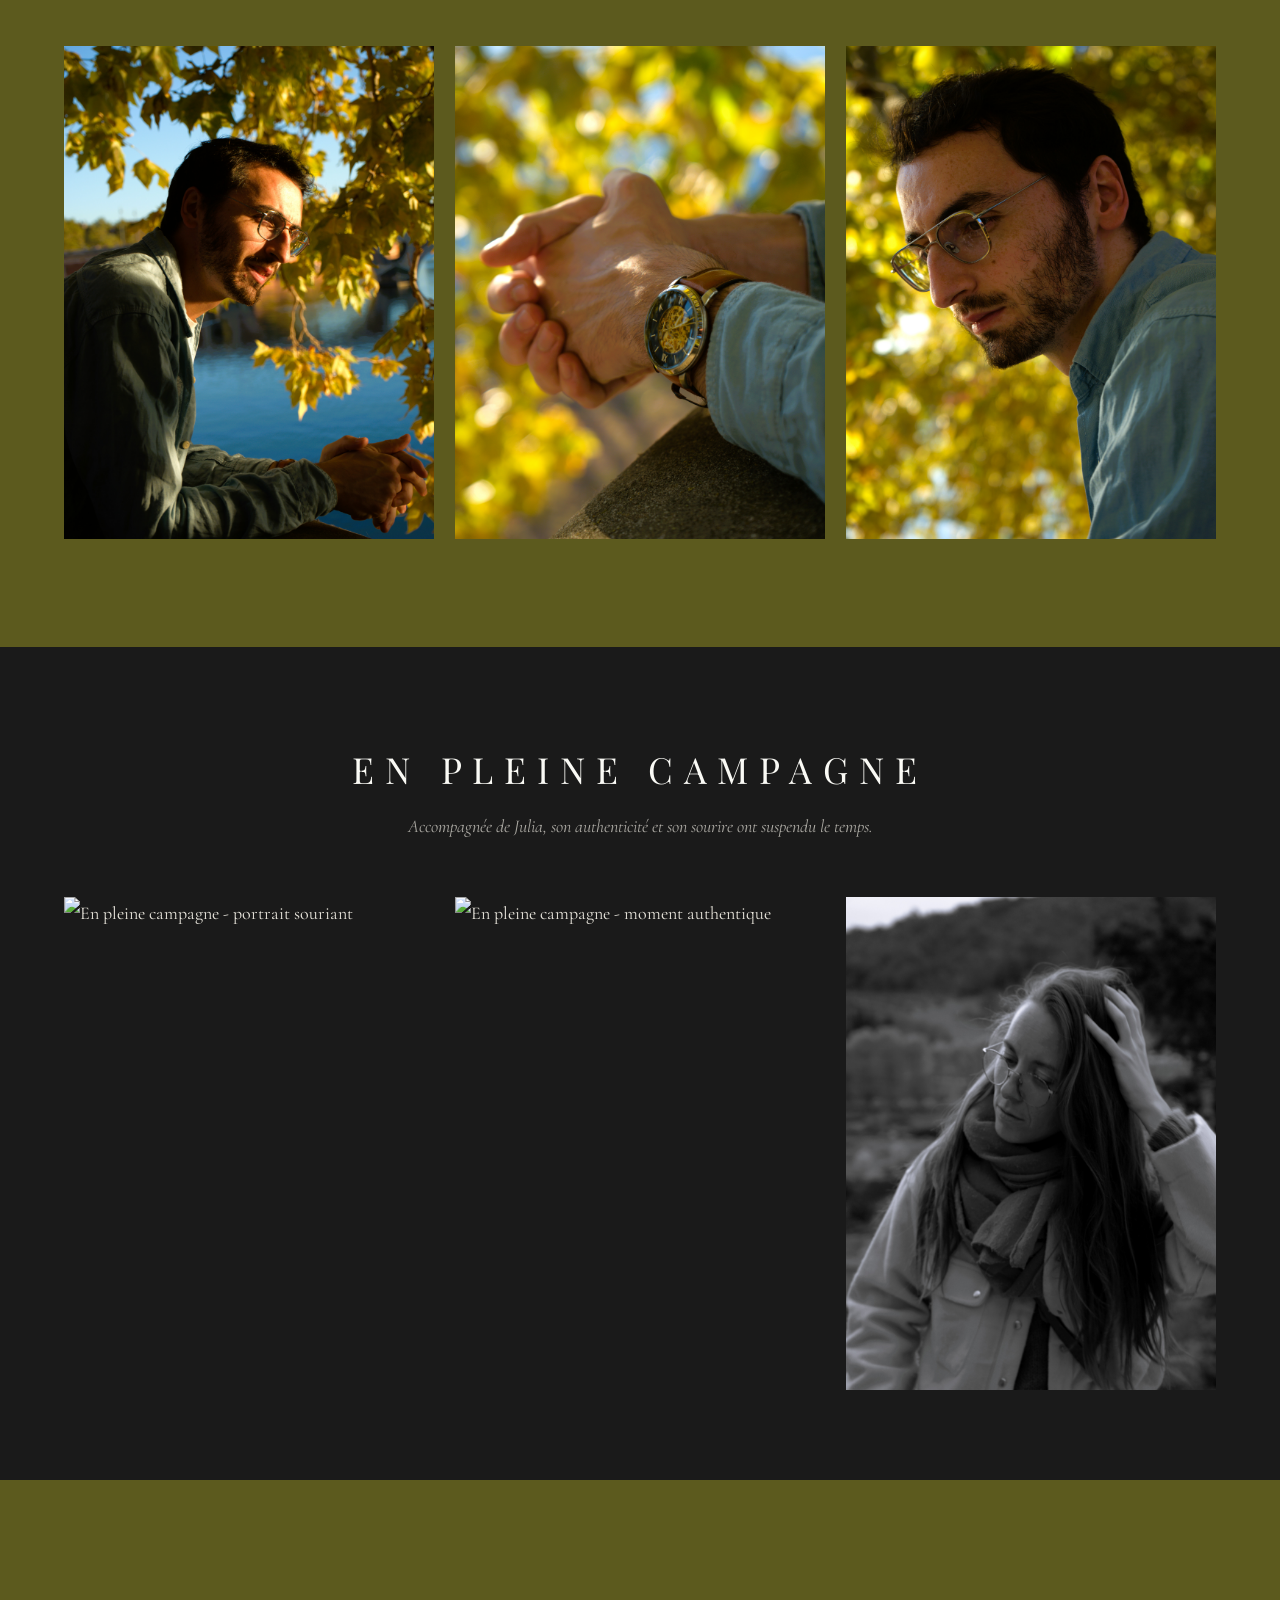
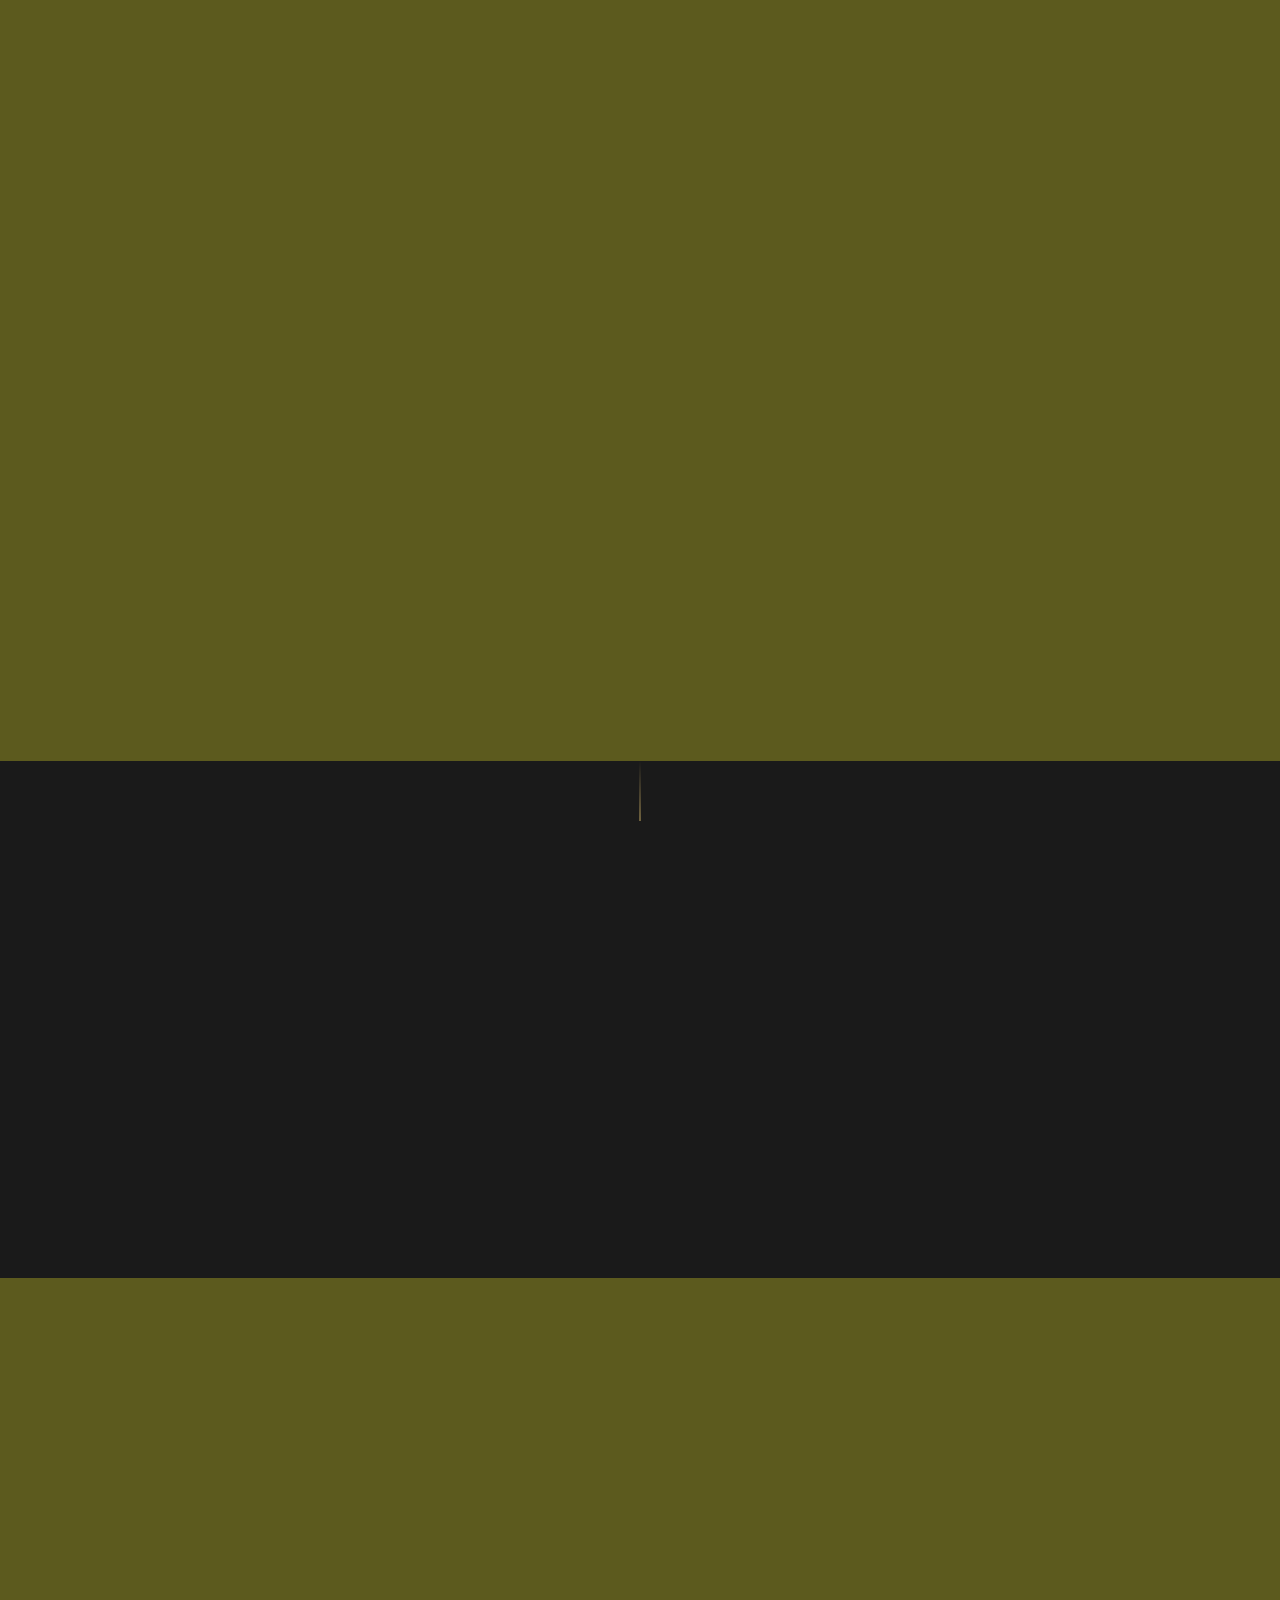
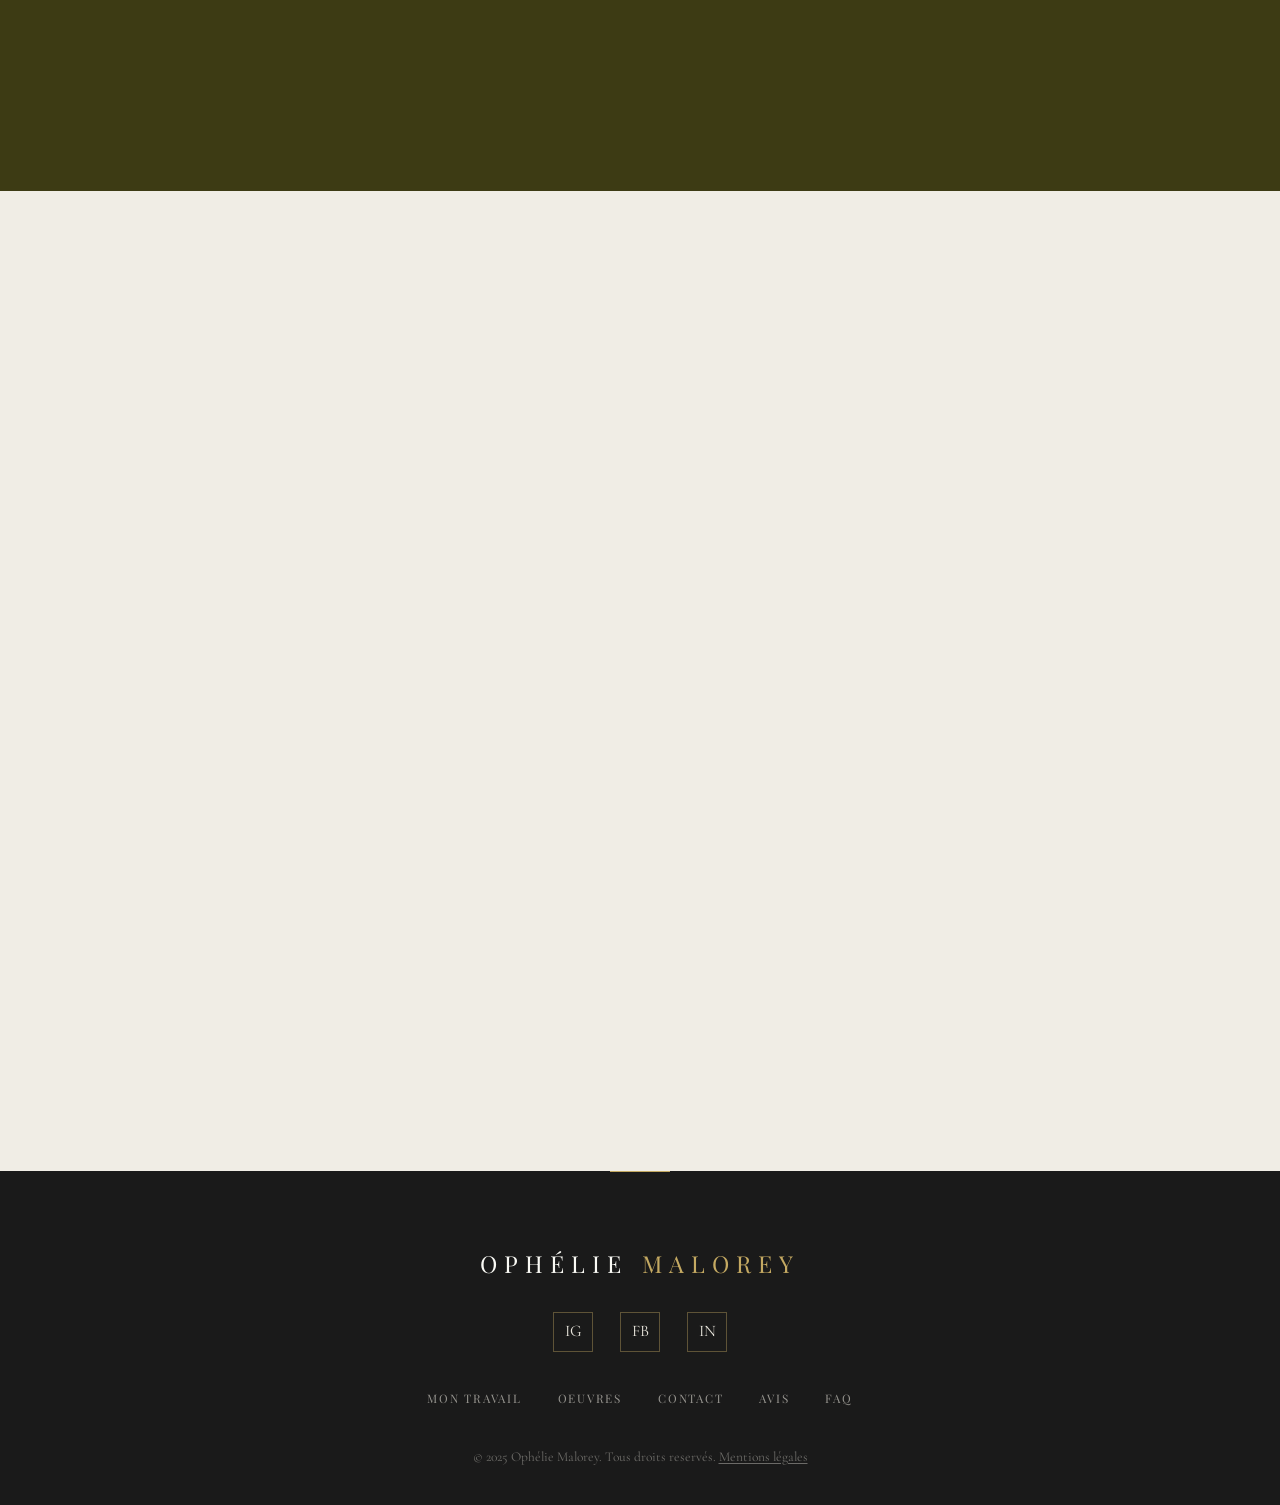
==== commit b3da4a62: "UI : lisibilité titres FAQ + lien mentions légales discret - Titres FAQ en couleurs sombres (illisib" ====
--- a/index.html
+++ b/index.html
@@ -45,7 +45,7 @@
     <link href="https://fonts.googleapis.com/css2?family=Cormorant+Garamond:ital,wght@0,300;0,400;0,500;0,600;0,700;1,300;1,400;1,500&family=Playfair+Display:ital,wght@0,400;0,500;0,600;0,700;1,400;1,500&display=swap" rel="stylesheet">
 
     <!-- Stylesheet -->
-    <link rel="stylesheet" href="css/style.css?v=3">
+    <link rel="stylesheet" href="css/style.css?v=4">
 
     <title>Ophélie Malorey - Photographe Portrait & Mariage à Toulouse</title>
 
@@ -575,10 +575,9 @@
                 <a href="#contact">Contact</a>
                 <a href="#temoignages">Avis</a>
                 <a href="#faq">FAQ</a>
-                <a href="mentions-legales.html">Mentions légales</a>
             </nav>
 
-            <p class="footer-copy">&copy; 2025 Ophélie Malorey. Tous droits reservés.</p>
+            <p class="footer-copy">&copy; 2025 Ophélie Malorey. Tous droits reservés. <a href="mentions-legales.html">Mentions légales</a></p>
         </div>
     </footer>
 
--- a/css/style.css
+++ b/css/style.css
@@ -1097,12 +1097,31 @@
     margin-top: 1.5rem;
 }
 
+.footer-copy a {
+    color: inherit;
+    text-decoration: underline;
+    text-underline-offset: 2px;
+    transition: color 0.3s var(--ease-smooth);
+}
+
+.footer-copy a:hover {
+    color: var(--color-gold);
+}
+
 /* -------------------------------------------------------
    FAQ
    ------------------------------------------------------- */
 .faq {
     padding: var(--section-padding);
     background-color: var(--color-cream);
+}
+
+.faq .section-title {
+    color: var(--color-black);
+}
+
+.faq .section-subtitle {
+    color: var(--color-olive);
 }
 
 .faq-list {
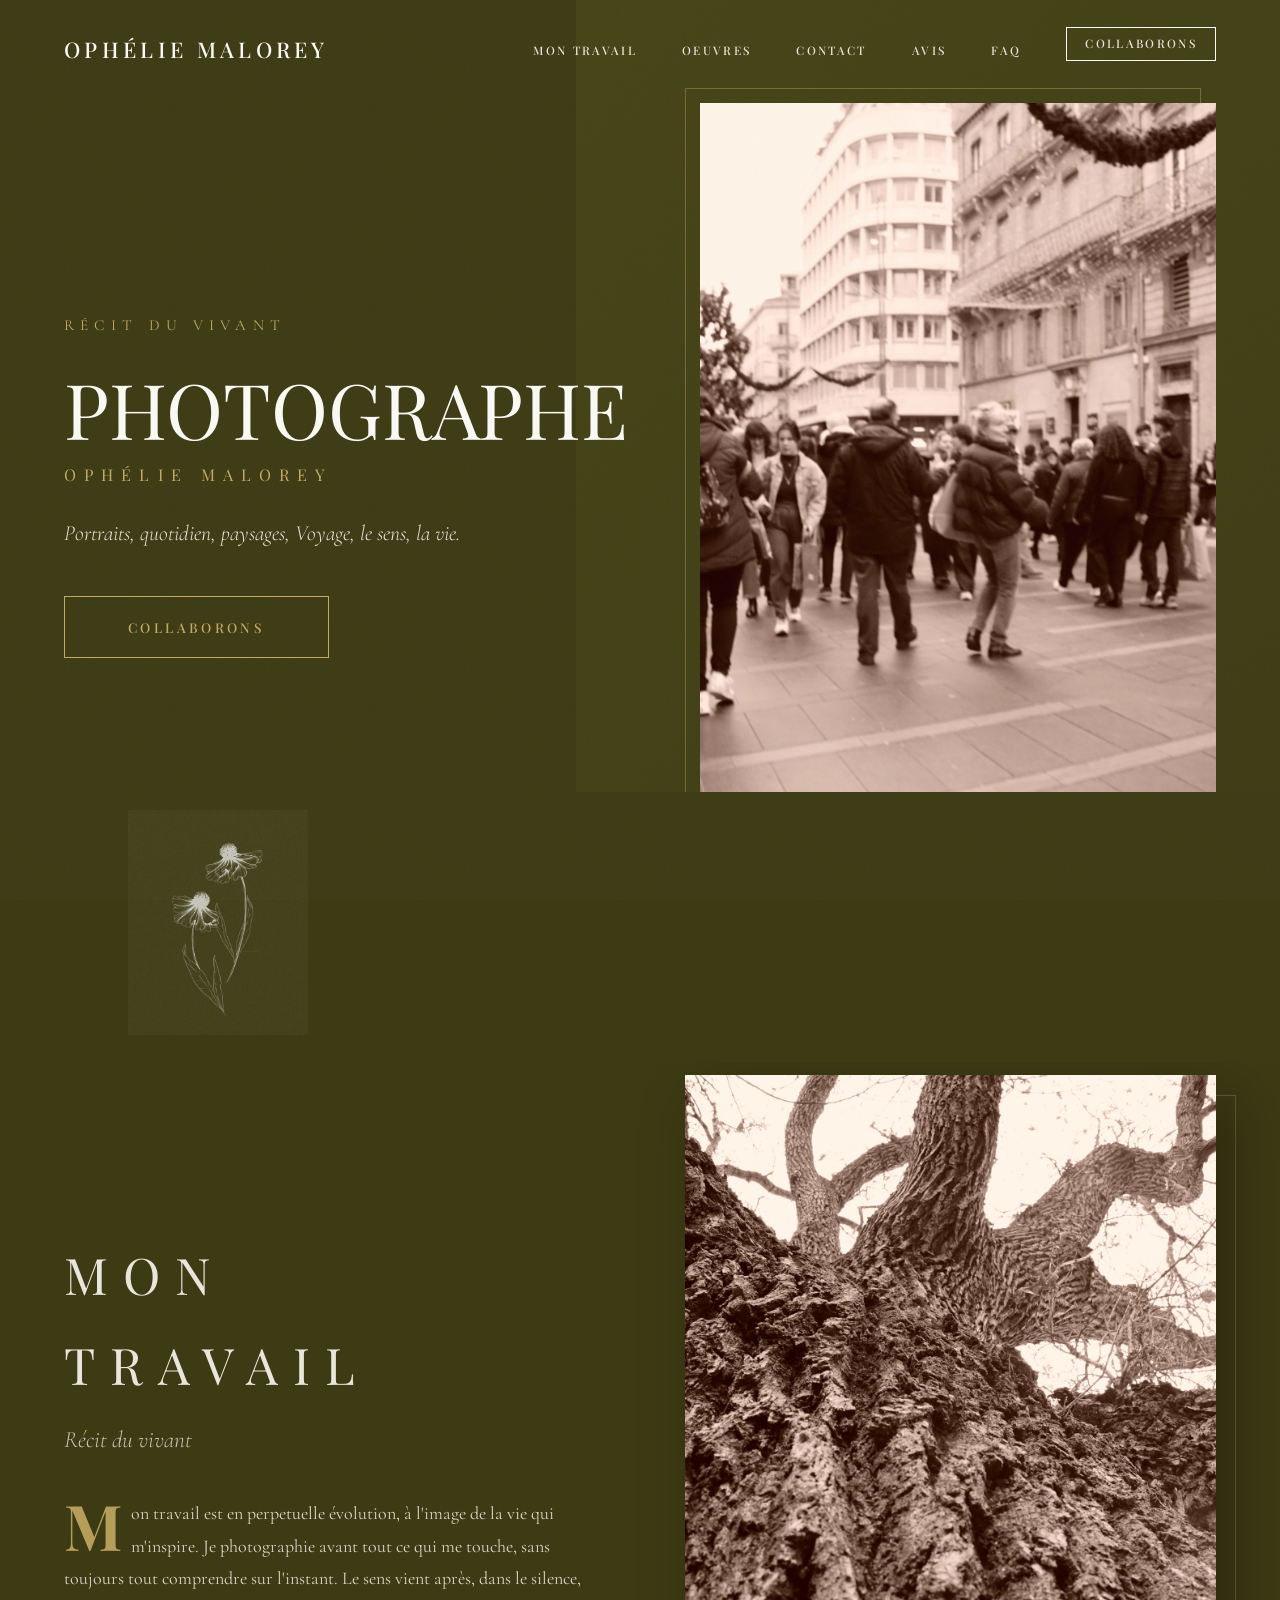
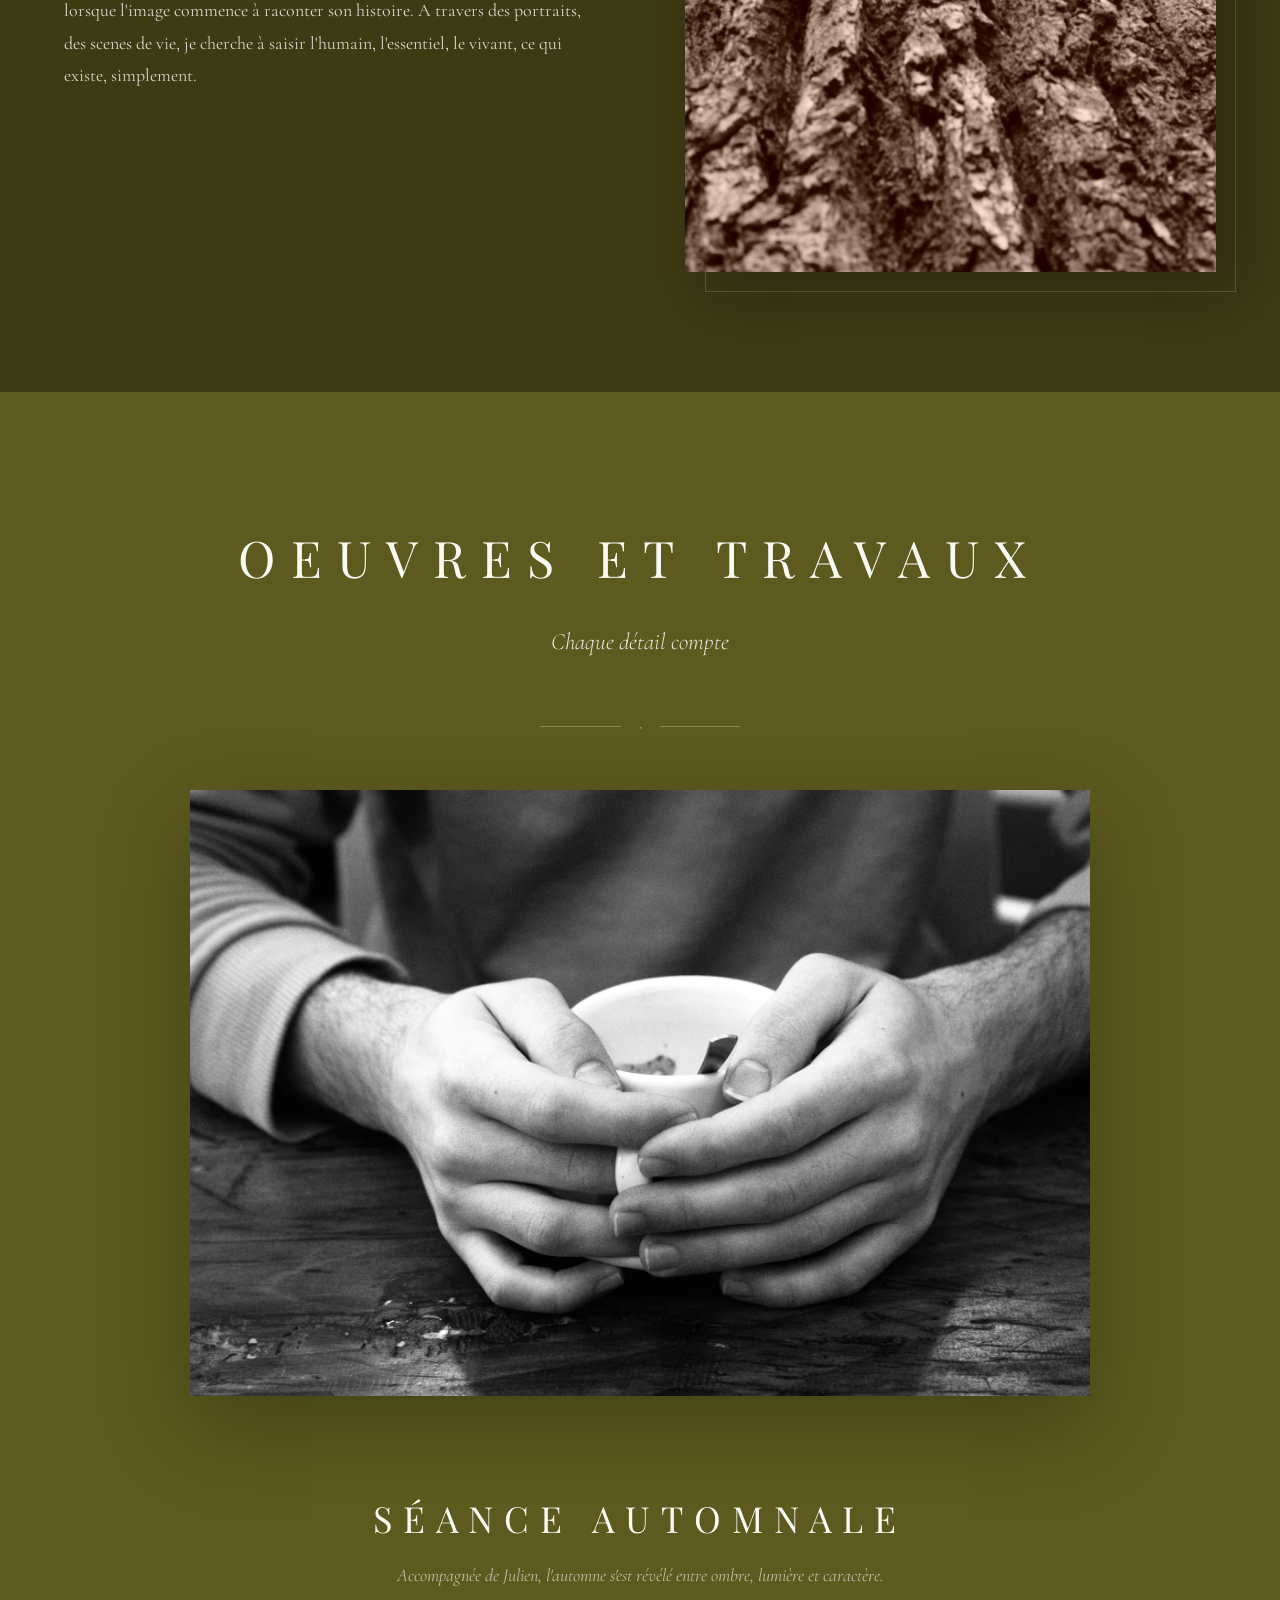
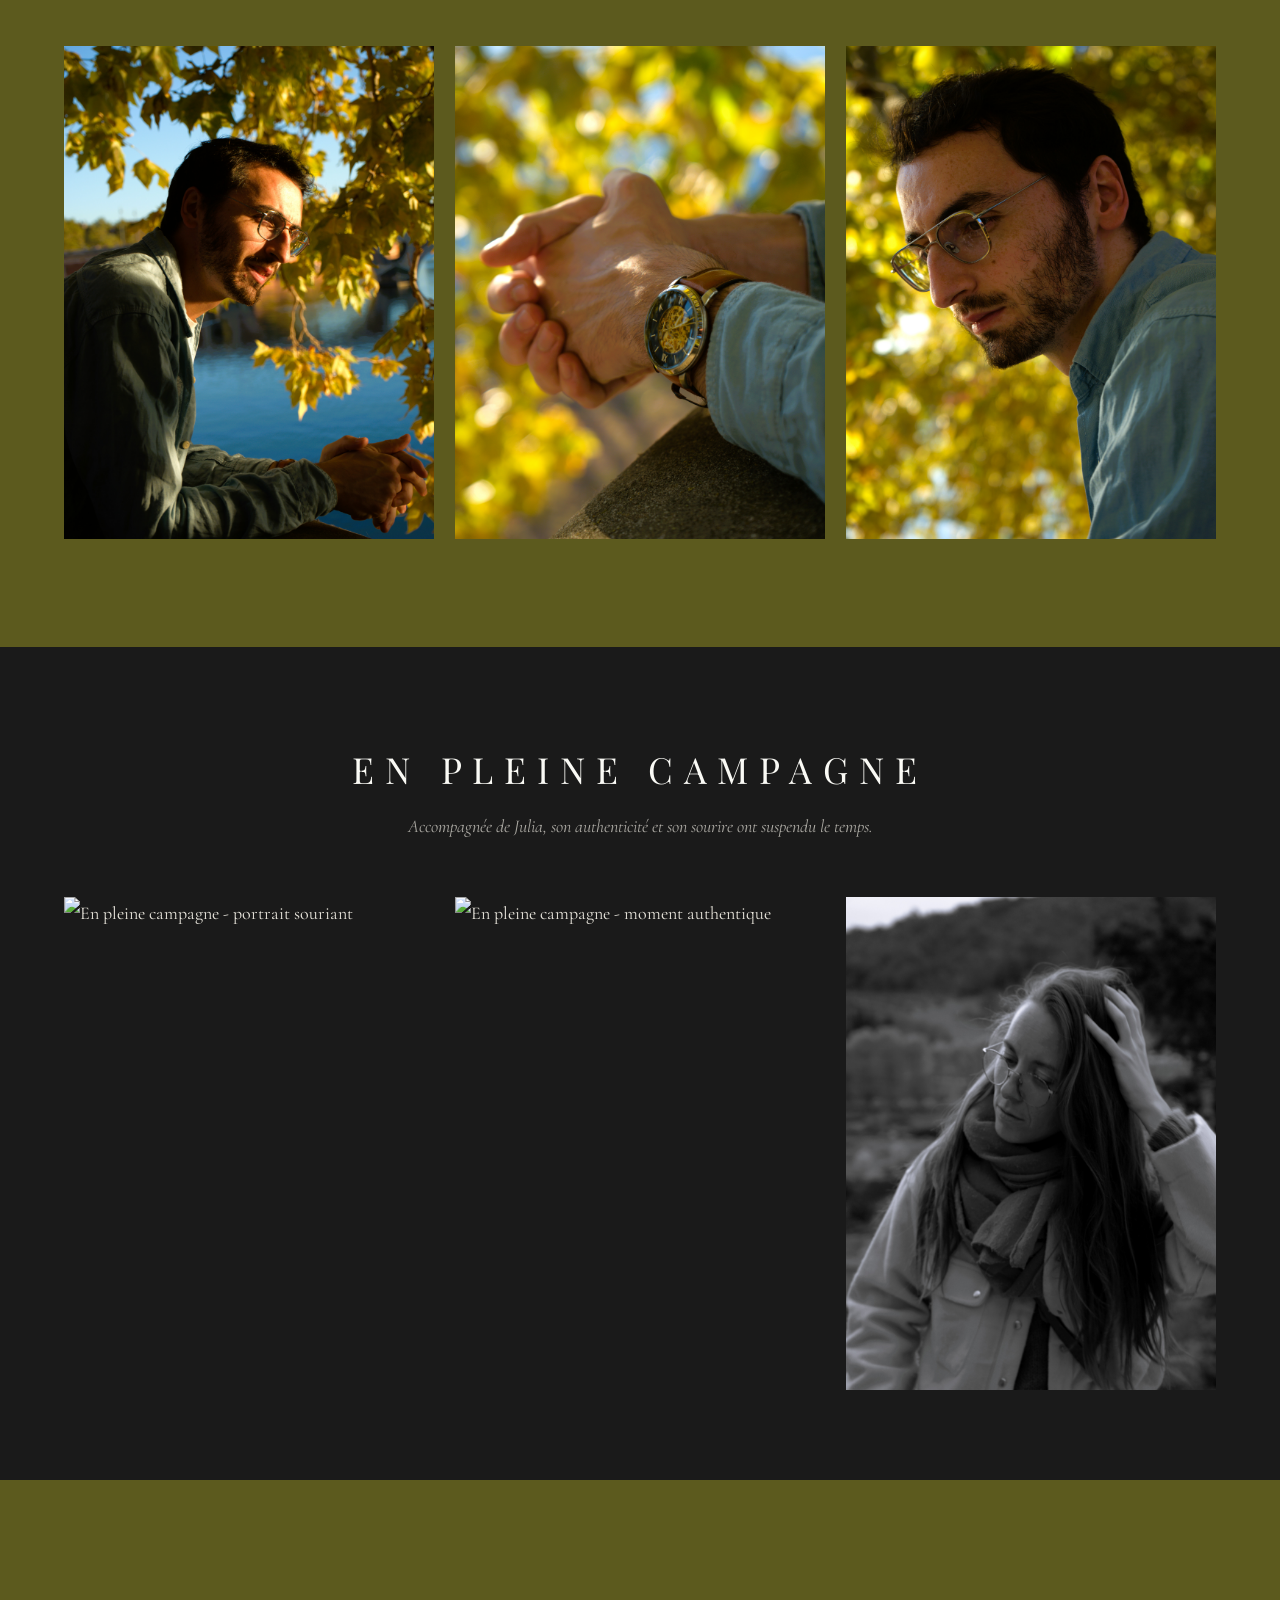
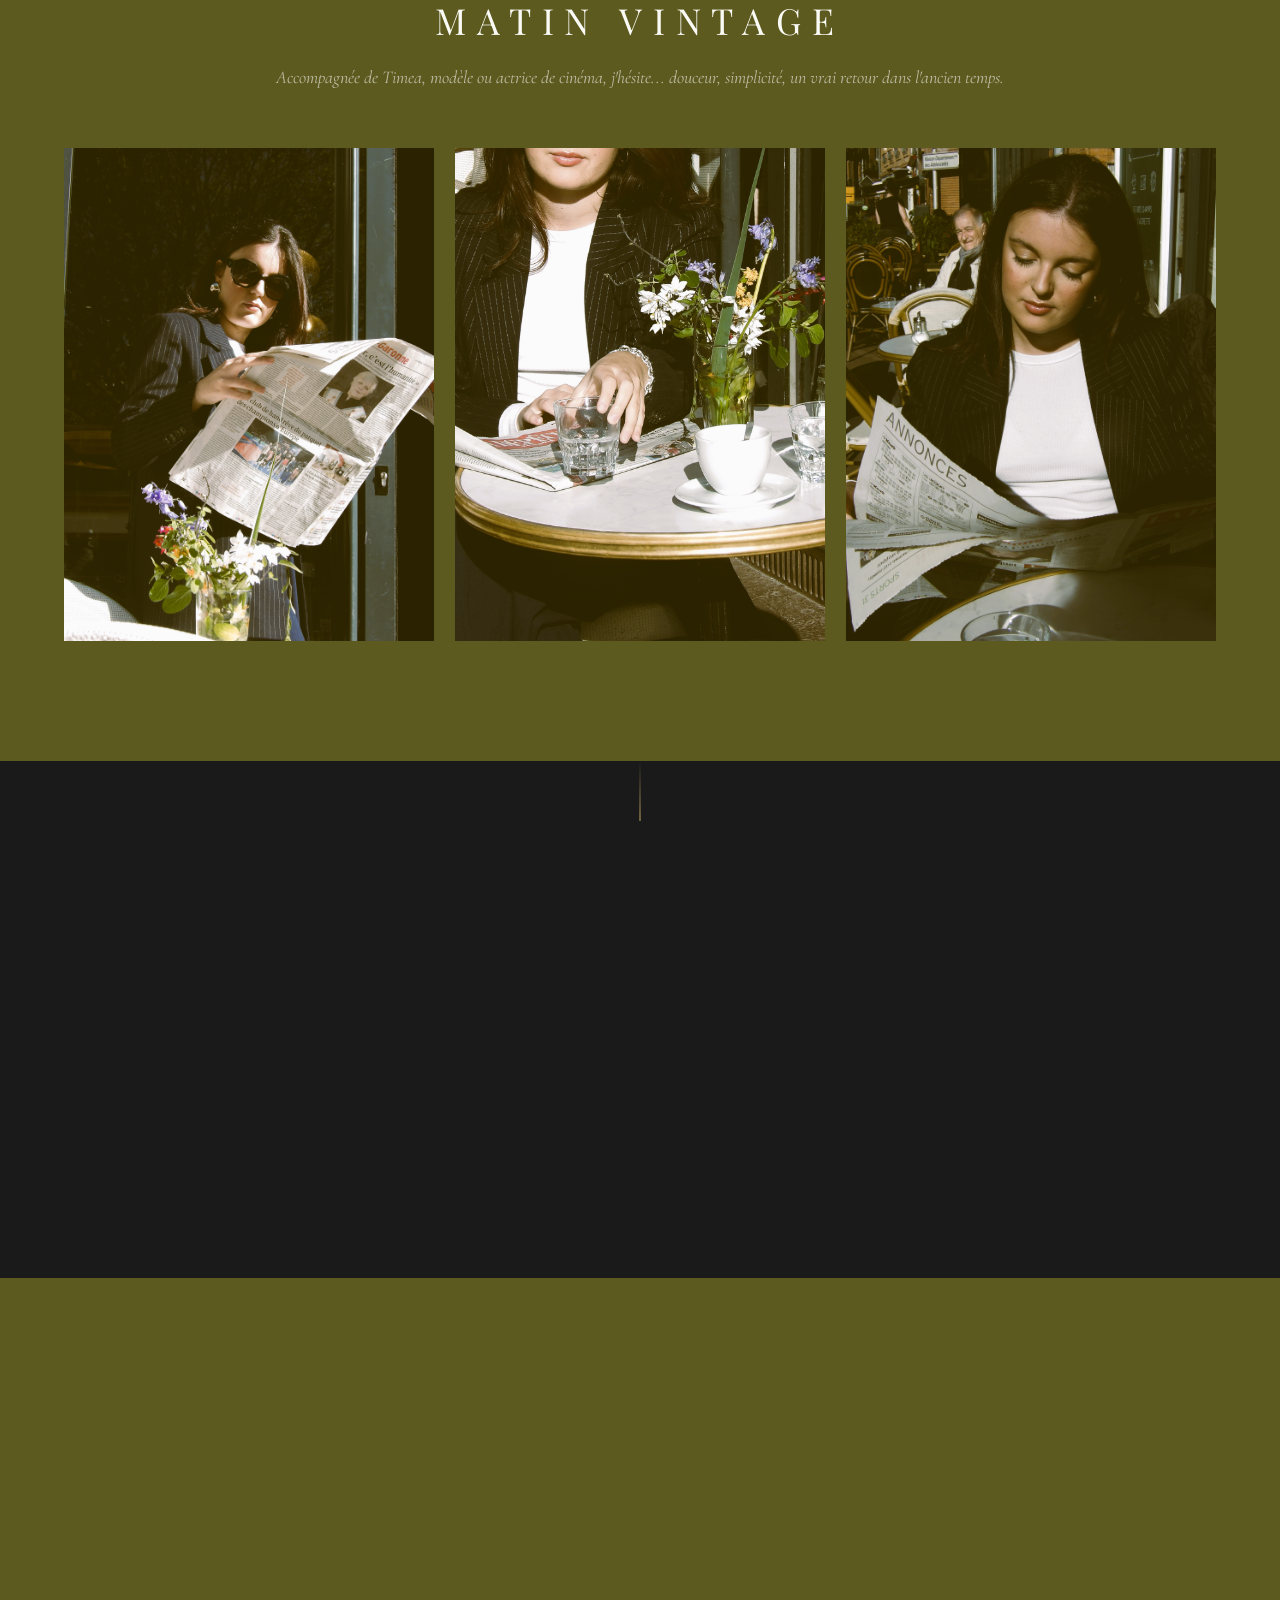
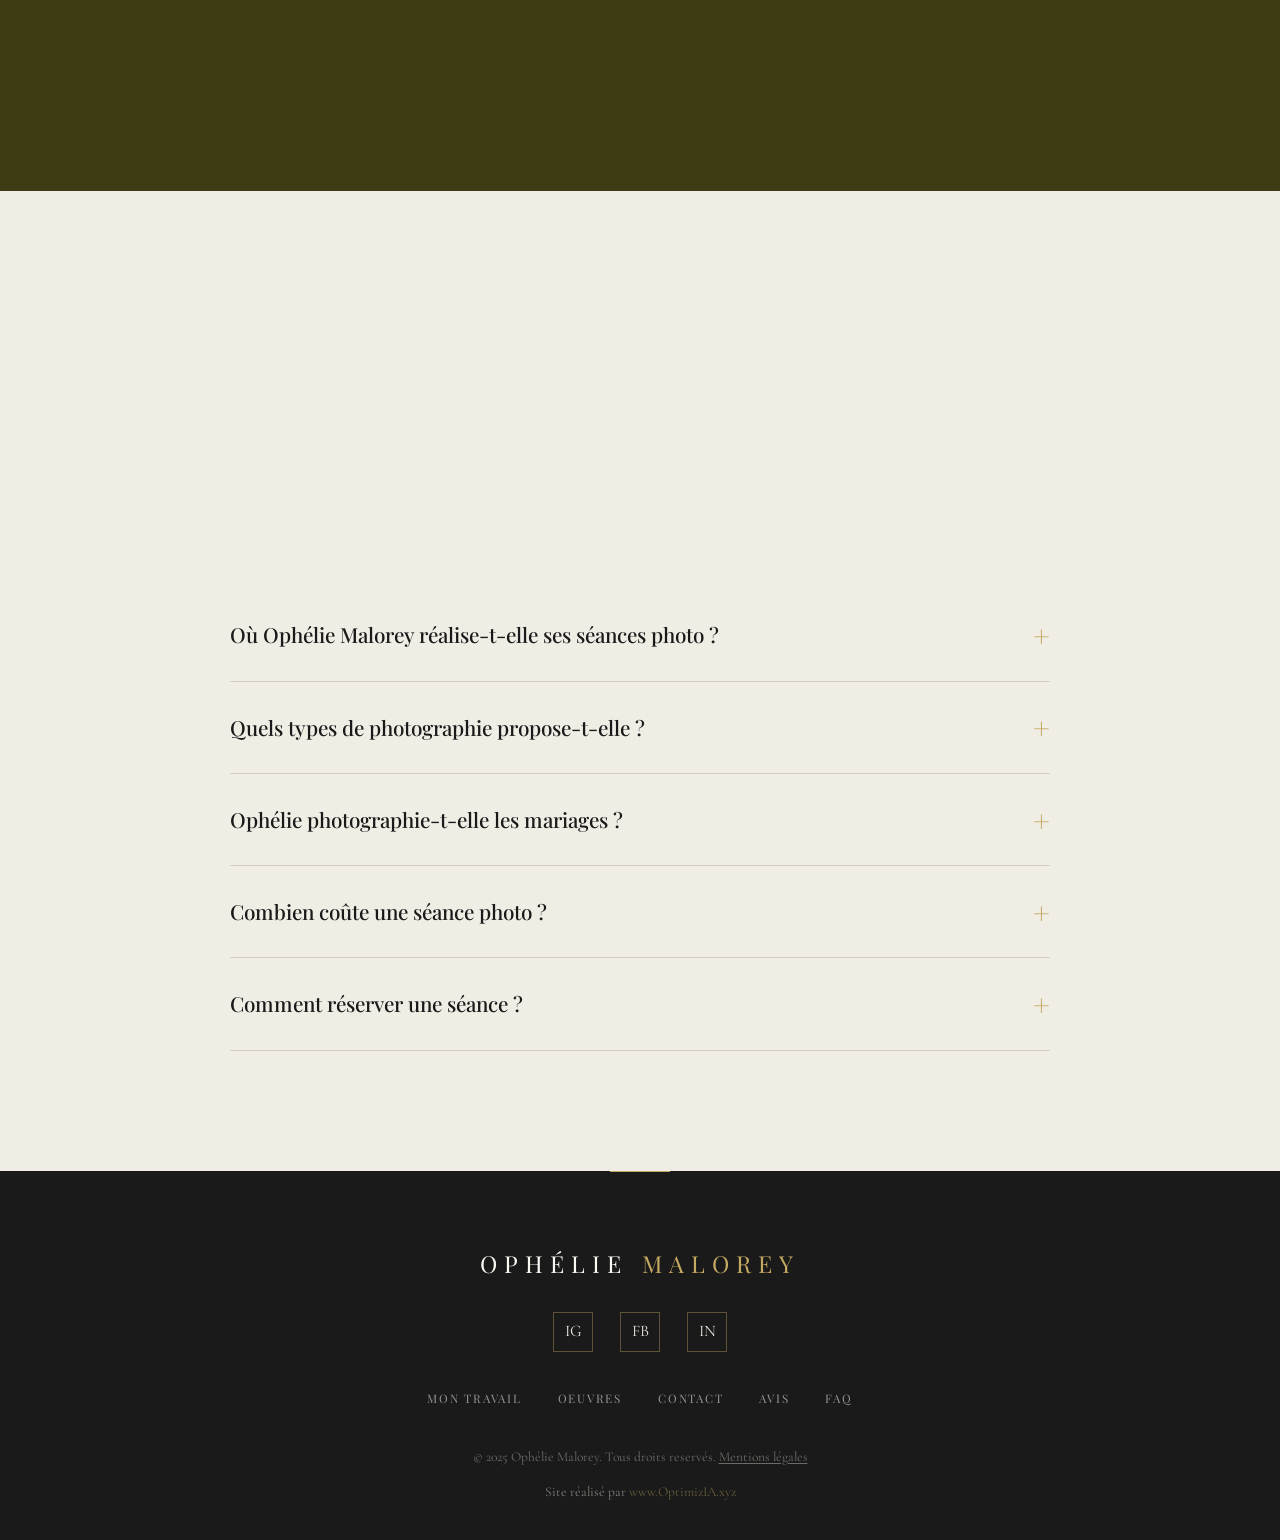
==== commit fd57ee26: "Footer : crédit OptimizIA.xyz + couleurs titre mentions légales - Titre/sous-titre page mentions lég" ====
--- a/index.html
+++ b/index.html
@@ -45,7 +45,7 @@
     <link href="https://fonts.googleapis.com/css2?family=Cormorant+Garamond:ital,wght@0,300;0,400;0,500;0,600;0,700;1,300;1,400;1,500&family=Playfair+Display:ital,wght@0,400;0,500;0,600;0,700;1,400;1,500&display=swap" rel="stylesheet">
 
     <!-- Stylesheet -->
-    <link rel="stylesheet" href="css/style.css?v=4">
+    <link rel="stylesheet" href="css/style.css?v=5">
 
     <title>Ophélie Malorey - Photographe Portrait & Mariage à Toulouse</title>
 
@@ -578,6 +578,7 @@
             </nav>
 
             <p class="footer-copy">&copy; 2025 Ophélie Malorey. Tous droits reservés. <a href="mentions-legales.html">Mentions légales</a></p>
+            <p class="footer-credit">Site réalisé par <a href="https://www.optimizia.xyz" target="_blank" rel="noopener noreferrer">www.OptimizIA.xyz</a></p>
         </div>
     </footer>
 
--- a/css/style.css
+++ b/css/style.css
@@ -1108,6 +1108,23 @@
     color: var(--color-gold);
 }
 
+.footer-credit {
+    font-size: 0.75rem;
+    color: var(--color-text-light);
+    opacity: 0.5;
+    margin-top: 0.6rem;
+}
+
+.footer-credit a {
+    color: var(--color-gold);
+    opacity: 0.9;
+    transition: opacity 0.3s var(--ease-smooth);
+}
+
+.footer-credit a:hover {
+    opacity: 1;
+}
+
 /* -------------------------------------------------------
    FAQ
    ------------------------------------------------------- */
@@ -1195,6 +1212,14 @@
 .legal {
     padding: 160px 0 var(--section-padding);
     background-color: var(--color-white);
+}
+
+.legal .section-title {
+    color: var(--color-black);
+}
+
+.legal .section-subtitle {
+    color: var(--color-olive);
 }
 
 .legal-content {
